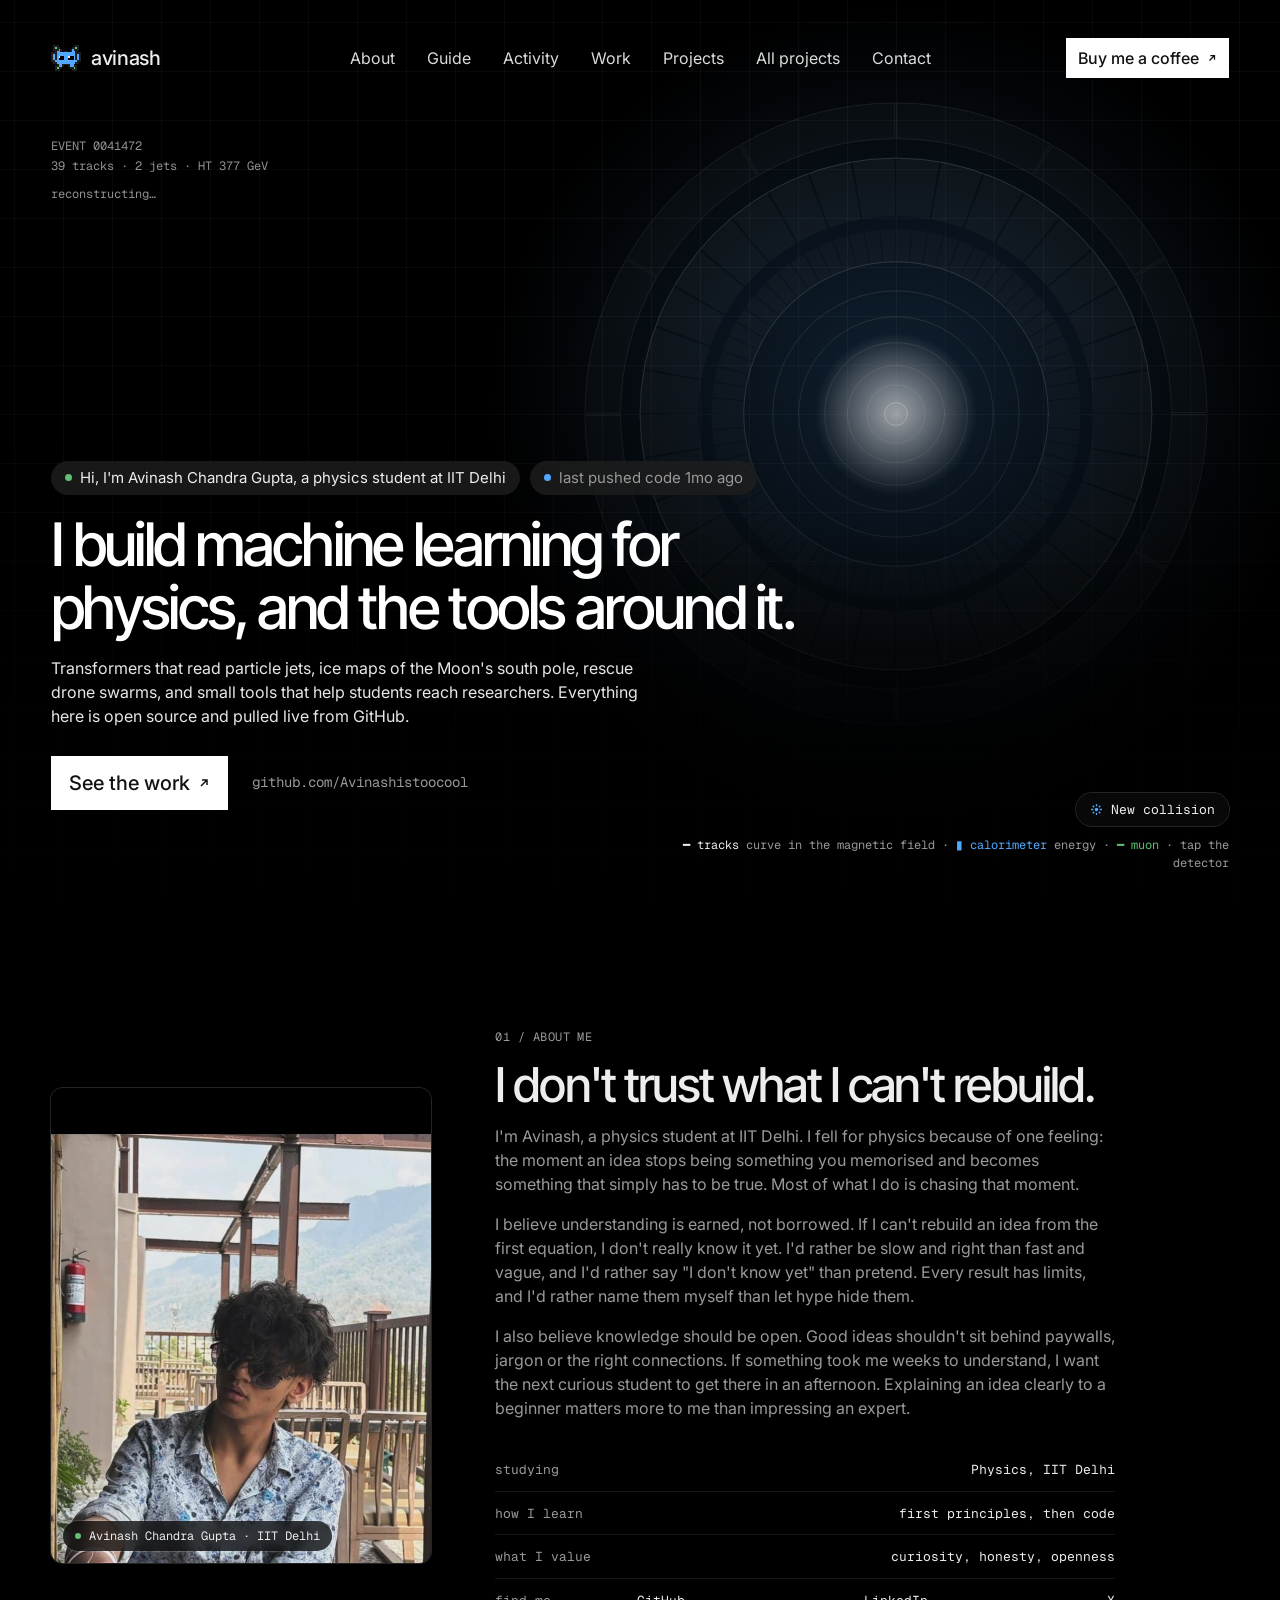
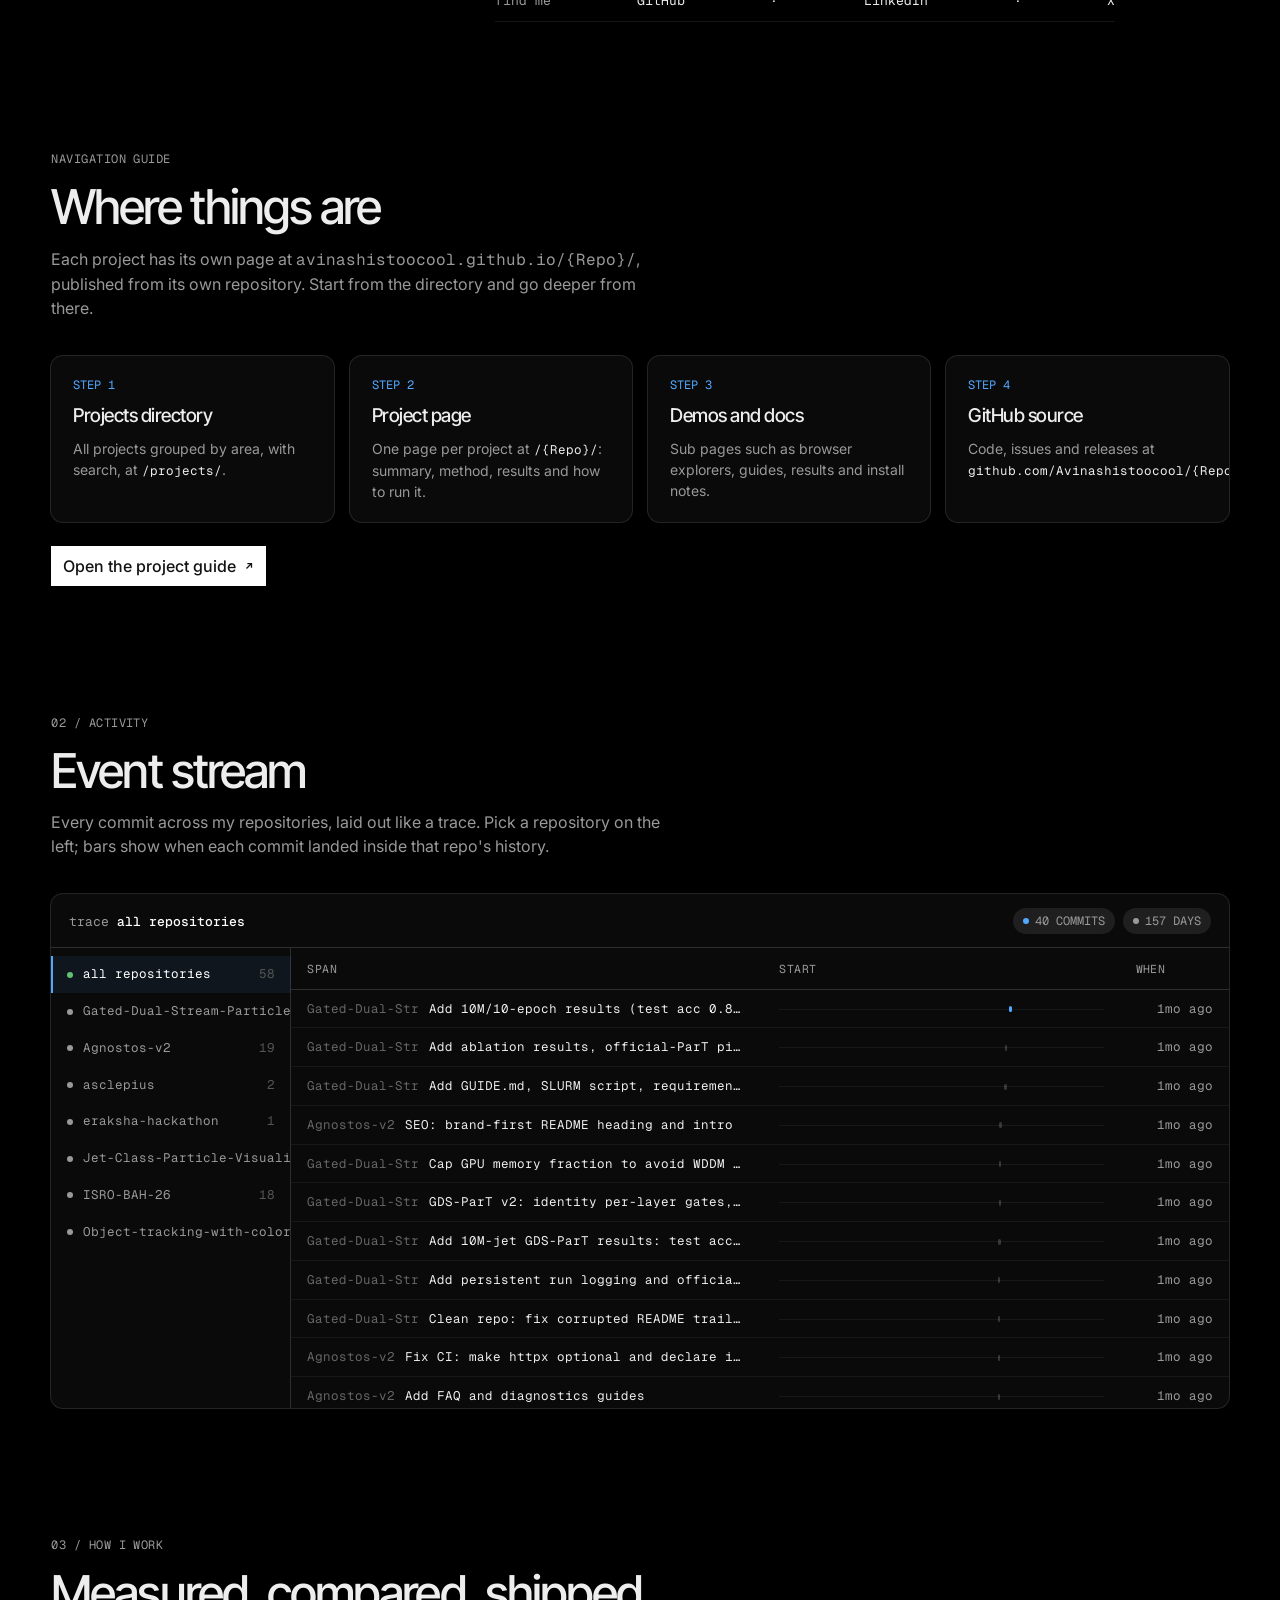
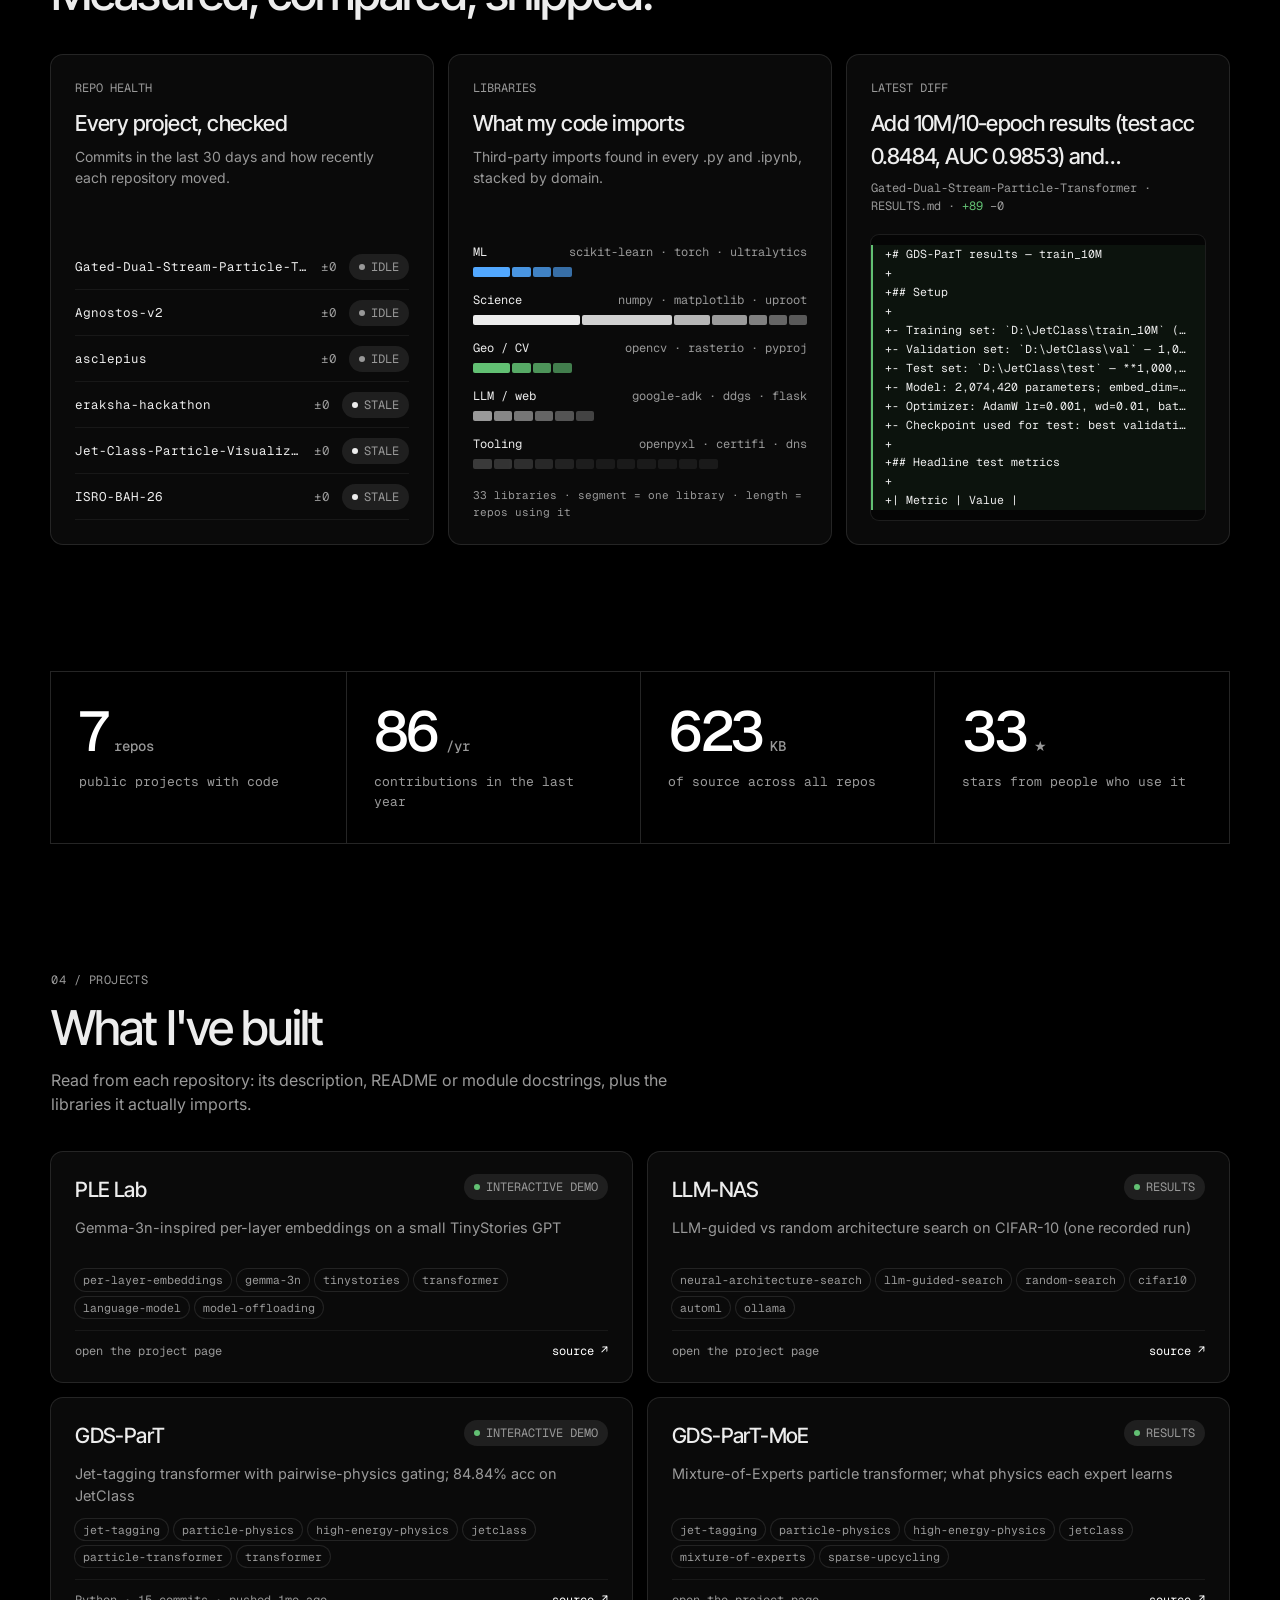
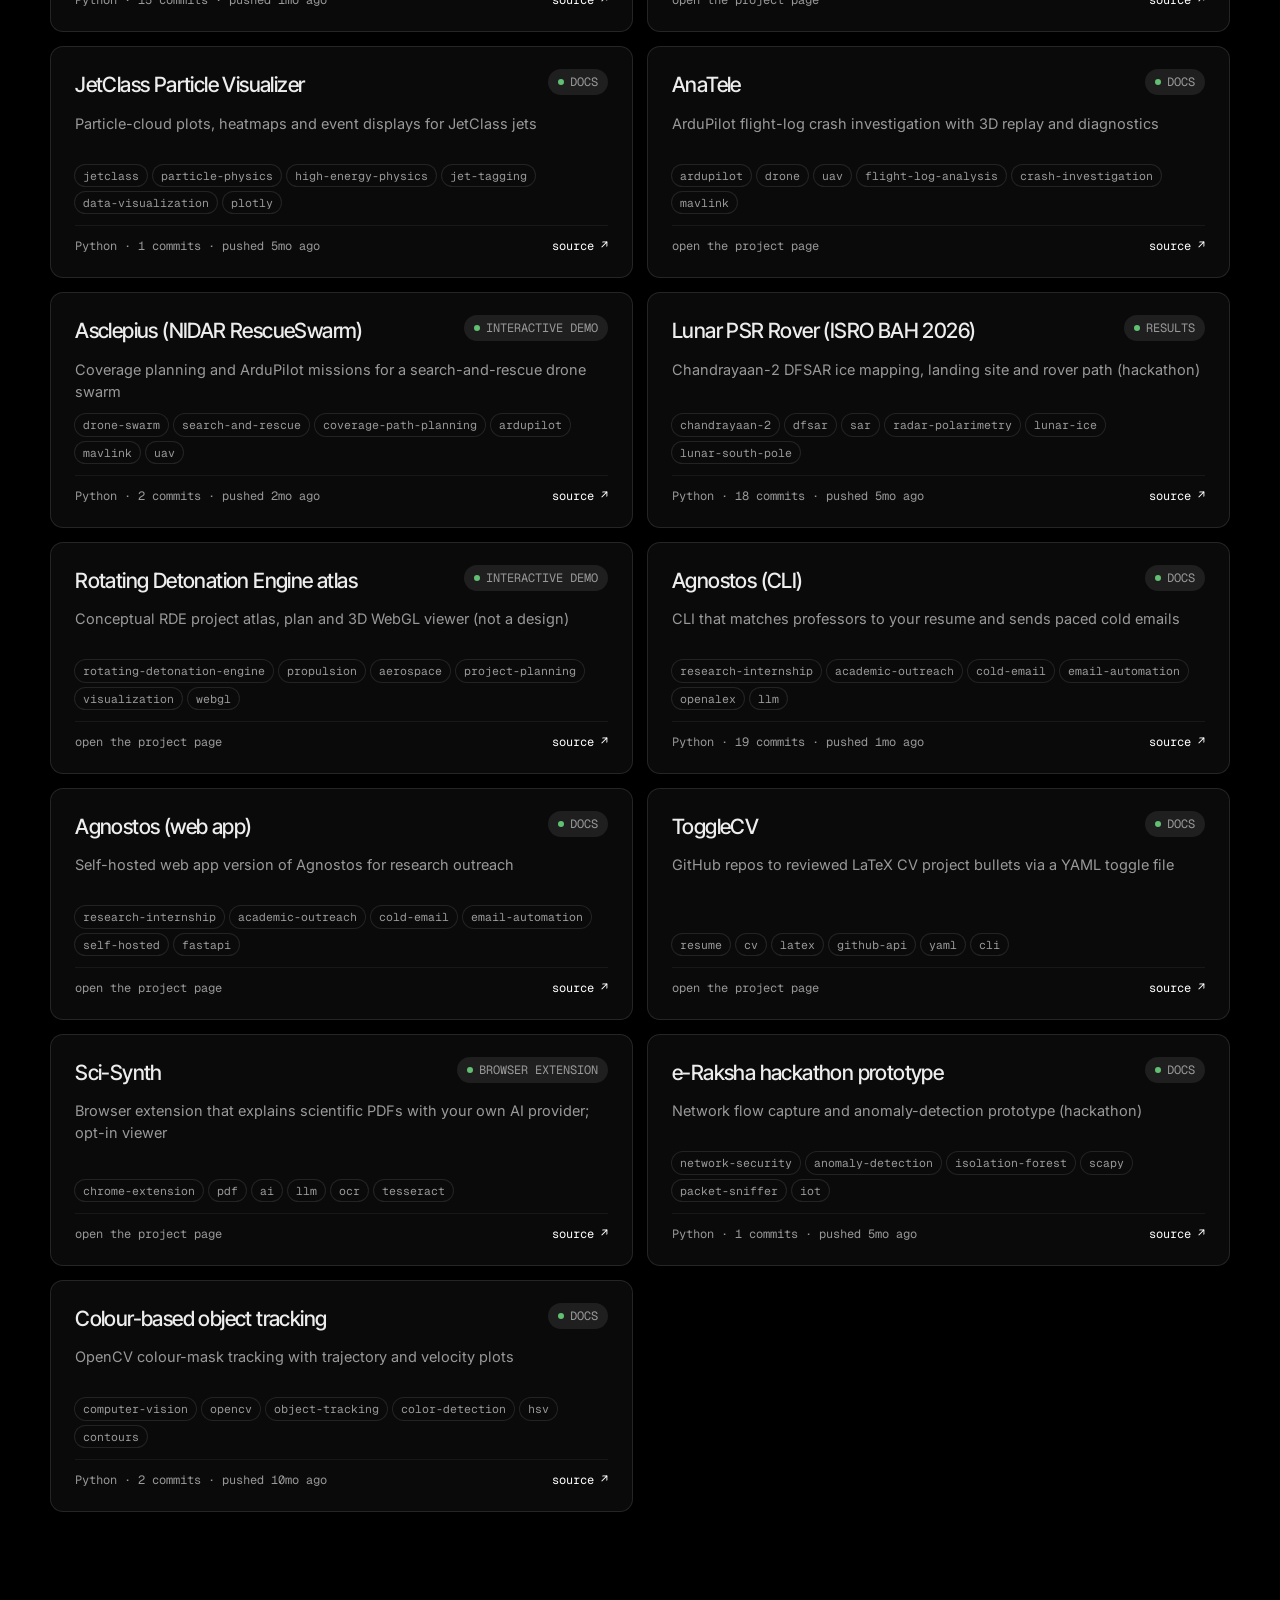
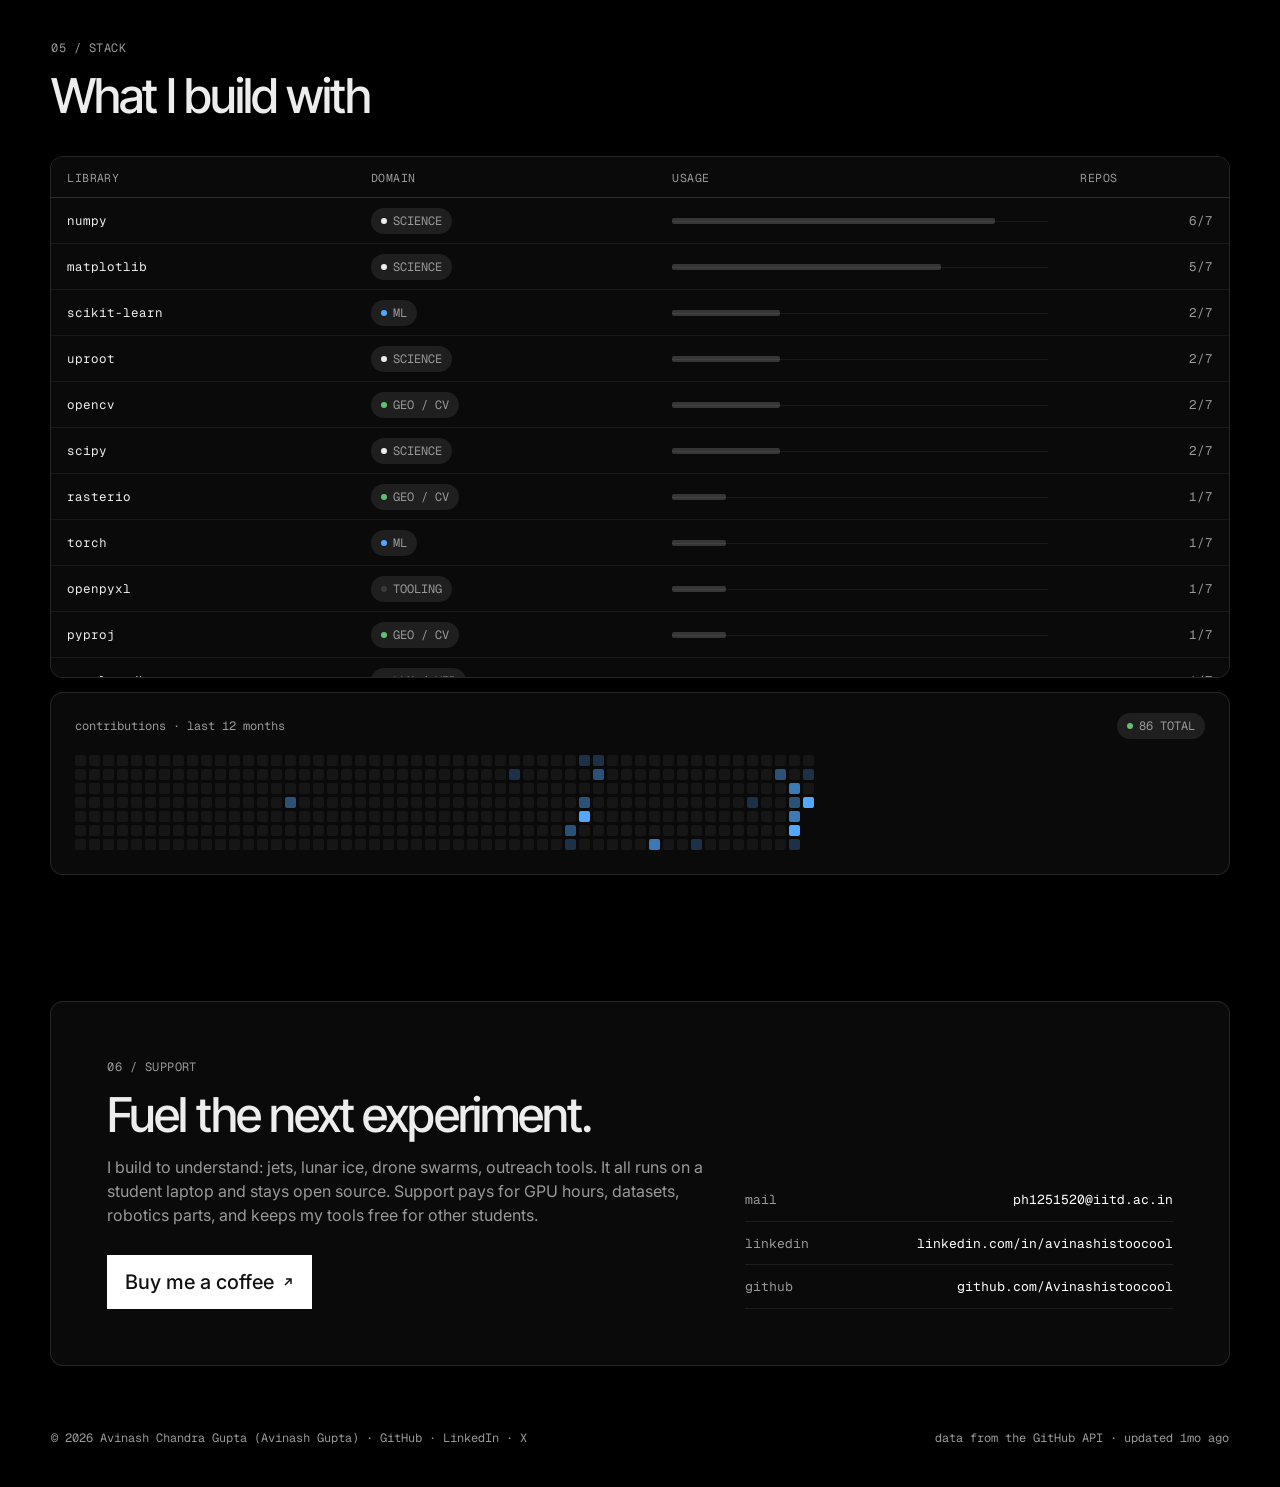
==== index.html @ 750b0895 "Add author attribution and structured data Co-authored-by: Copilot <223556219+Copilot@users.noreply." ====
<!doctype html>
<html lang="en">
<head>
<meta charset="utf-8">
<meta name="viewport" content="width=device-width, initial-scale=1">
<meta name="google-site-verification" content="NTNfdAb6g6KwvCeLdx3df4Q3951evp73R5JOsKa5ohY" />
<title>Avinash Chandra Gupta (Avinash Gupta) | Physics, IIT Delhi | Machine learning, drones, space</title>
<meta name="description" content="Avinash Chandra Gupta (Avinash Gupta, @avinashistoocool) is a physics student at IIT Delhi building machine learning for particle physics, per-layer embeddings, architecture search, drone swarms, lunar science and open-source research tools.">
<meta name="author" content="Avinash Chandra Gupta">
<meta name="keywords" content="Avinash Chandra Gupta, Avinash Gupta, avinashistoocool, IIT Delhi, physics, machine learning, particle physics, jet tagging, drones, ArduPilot, NIDAR, ISRO, Chandrayaan-2">
<link rel="canonical" href="https://avinashistoocool.github.io/">
<meta name="robots" content="index, follow">
<meta property="og:type" content="profile">
<meta property="og:site_name" content="Avinash Chandra Gupta">
<meta property="og:title" content="Avinash Chandra Gupta (Avinash Gupta)">
<meta property="og:description" content="Physics student at IIT Delhi building machine learning for particle physics, drone swarms, lunar science and open-source research tools.">
<meta property="og:url" content="https://avinashistoocool.github.io/">
<meta property="og:image" content="https://avinashistoocool.github.io/assets/me.jpg">
<meta property="og:image:alt" content="Portrait of Avinash Chandra Gupta">
<meta property="profile:first_name" content="Avinash">
<meta property="profile:last_name" content="Gupta">
<meta property="profile:username" content="avinashistoocool">
<meta name="twitter:card" content="summary">
<meta name="twitter:site" content="@suprcoolavinash">
<meta name="twitter:creator" content="@suprcoolavinash">
<meta name="twitter:title" content="Avinash Chandra Gupta (Avinash Gupta)">
<meta name="twitter:description" content="Physics at IIT Delhi. Machine learning for particle physics, drones and space. Open source.">
<link rel="me" href="https://github.com/Avinashistoocool">
<link rel="me" href="https://www.linkedin.com/in/avinashistoocool">
<link rel="me" href="https://x.com/suprcoolavinash">
<link rel="me" href="https://buymeacoffee.com/avinashistoocool">
<script type="application/ld+json">
{
  "@context": "https://schema.org",
  "@graph": [
    {
      "@type": "Person",
      "@id": "https://avinashistoocool.github.io/#person",
      "name": "Avinash Chandra Gupta",
      "alternateName": ["Avinash Gupta", "avinashistoocool", "suprcoolavinash"],
      "givenName": "Avinash",
      "additionalName": "Chandra",
      "familyName": "Gupta",
      "url": "https://avinashistoocool.github.io/",
      "image": "https://avinashistoocool.github.io/assets/me.jpg",
      "mainEntityOfPage": "https://avinashistoocool.github.io/",
      "jobTitle": "Physics student",
      "affiliation": {"@type": "CollegeOrUniversity", "name": "Indian Institute of Technology Delhi", "alternateName": "IIT Delhi", "url": "https://home.iitd.ac.in/"},
      "alumniOf": {"@type": "CollegeOrUniversity", "name": "Indian Institute of Technology Delhi"},
      "knowsAbout": ["Physics", "Machine learning", "Particle physics", "Jet tagging", "Transformers", "Mixture of experts", "Drones", "ArduPilot", "Drone swarms", "Coverage path planning", "Lunar remote sensing", "Radar polarimetry"],
      "sameAs": [
        "https://github.com/Avinashistoocool",
        "https://www.linkedin.com/in/avinashistoocool",
        "https://x.com/suprcoolavinash",
        "https://buymeacoffee.com/avinashistoocool"
      ]
    },
    {
      "@type": "WebSite",
      "@id": "https://avinashistoocool.github.io/#website",
      "url": "https://avinashistoocool.github.io/",
      "name": "Avinash Chandra Gupta",
      "alternateName": "Avinash Gupta",
      "author": {"@id": "https://avinashistoocool.github.io/#person"}
    },
    {
      "@type": "ProfilePage",
      "url": "https://avinashistoocool.github.io/",
      "name": "Avinash Chandra Gupta (Avinash Gupta)",
      "mainEntity": {"@id": "https://avinashistoocool.github.io/#person"}
    },
    {"@type": "SoftwareSourceCode", "name": "PLE Lab", "description": "Small-scale per-layer embeddings (PLE) experiment inspired by Gemma 3n: TinyStories GPT, PLE-table offload benchmarks (GPU/CPU/mmap) and a token explorer.", "url": "https://avinashistoocool.github.io/PLE-Lab/", "codeRepository": "https://github.com/Avinashistoocool/PLE-Lab", "author": {"@id": "https://avinashistoocool.github.io/#person"}, "keywords": "per-layer-embeddings, gemma-3n, tinystories, transformer, language-model, model-offloading, memory-mapping, llm-interpretability, token-embeddings, pytorch"},
    {"@type": "SoftwareSourceCode", "name": "LLM-NAS", "description": "Single-run comparison of LLM-guided (Ollama Qwen2.5-Coder 3B) and random neural architecture search on CIFAR-10 in PyTorch, with recorded results.", "url": "https://avinashistoocool.github.io/llm-nas/", "codeRepository": "https://github.com/Avinashistoocool/llm-nas", "author": {"@id": "https://avinashistoocool.github.io/#person"}, "keywords": "neural-architecture-search, llm-guided-search, random-search, cifar10, automl, ollama, qwen2-5-coder, pytorch, reproducible-research"},
    {"@type": "SoftwareSourceCode", "name": "GDS-ParT", "description": "Gated dual-stream particle transformer for jet tagging: pairwise physics gates attention queries/keys. 84.84% accuracy, AUC 0.9853 on JetClass. PyTorch.", "url": "https://avinashistoocool.github.io/Gated-Dual-Stream-Particle-Transformer/", "codeRepository": "https://github.com/Avinashistoocool/Gated-Dual-Stream-Particle-Transformer", "author": {"@id": "https://avinashistoocool.github.io/#person"}, "keywords": "jet-tagging, particle-physics, high-energy-physics, jetclass, particle-transformer, transformer, attention, pytorch, deep-learning, lhc, avinash-chandra-gupta"},
    {"@type": "SoftwareSourceCode", "name": "GDS-ParT-MoE", "description": "Per-particle Mixture-of-Experts for GDS-ParT on JetClass: sparse upcycling and expert interpretability via mutual information and knockout. PyTorch.", "url": "https://avinashistoocool.github.io/GDS-parT-MoE/", "codeRepository": "https://github.com/Avinashistoocool/GDS-parT-MoE", "author": {"@id": "https://avinashistoocool.github.io/#person"}, "keywords": "jet-tagging, particle-physics, high-energy-physics, jetclass, mixture-of-experts, sparse-upcycling, interpretability, transformer, pytorch, avinash-chandra-gupta"},
    {"@type": "SoftwareSourceCode", "name": "JetClass Particle Visualizer", "description": "Plotting pipeline for JetClass jets: 2D/3D particle clouds, class-averaged heatmaps, energy spectra, radial profiles and event displays. uproot, plotly.", "url": "https://avinashistoocool.github.io/Jet-Class-Particle-Visualizer/", "codeRepository": "https://github.com/Avinashistoocool/Jet-Class-Particle-Visualizer", "author": {"@id": "https://avinashistoocool.github.io/#person"}, "keywords": "jetclass, particle-physics, high-energy-physics, jet-tagging, data-visualization, plotly, matplotlib, uproot, python"},
    {"@type": "SoftwareSourceCode", "name": "AnaTele", "description": "Drone crash investigation for ArduPilot flight logs (.tlog/.bin): 3D flight replay, compass/EKF, vibration and motor diagnostics, ranked crash hypotheses.", "url": "https://avinashistoocool.github.io/AnaTele/", "codeRepository": "https://github.com/Avinashistoocool/AnaTele", "author": {"@id": "https://avinashistoocool.github.io/#person"}, "keywords": "ardupilot, drone, uav, flight-log-analysis, crash-investigation, mavlink, mission-planner, telemetry, pyside6, python, avinash-chandra-gupta"},
    {"@type": "SoftwareSourceCode", "name": "Asclepius (NIDAR RescueSwarm)", "description": "Search-and-rescue drone swarm tooling for NIDAR RescueSwarm: nadir-camera coverage path planning, ArduPilot mission export, fleet tools, YOLO-World detection.", "url": "https://avinashistoocool.github.io/asclepius/", "codeRepository": "https://github.com/Avinashistoocool/asclepius", "author": {"@id": "https://avinashistoocool.github.io/#person"}, "keywords": "drone-swarm, search-and-rescue, coverage-path-planning, ardupilot, mavlink, uav, multi-robot, computational-geometry, yolo-world, nidar, avinash-chandra-gupta"},
    {"@type": "SoftwareSourceCode", "name": "Lunar PSR Rover (ISRO BAH 2026)", "description": "Lunar south pole subsurface ice mapping from Chandrayaan-2 DFSAR polarimetry: ice volume estimate, landing-site selection, A* rover path. ISRO hackathon 2026.", "url": "https://avinashistoocool.github.io/ISRO-BAH-26/", "codeRepository": "https://github.com/Avinashistoocool/ISRO-BAH-26", "author": {"@id": "https://avinashistoocool.github.io/#person"}, "keywords": "chandrayaan-2, dfsar, sar, radar-polarimetry, lunar-ice, lunar-south-pole, planetary-science, remote-sensing, path-planning, rover, isro, hackathon"},
    {"@type": "SoftwareSourceCode", "name": "Rotating Detonation Engine atlas", "description": "Conceptual planning and visualisation materials for a university rotating detonation engine demonstrator: project atlas, schedule, PlayCanvas 3D viewer.", "url": "https://avinashistoocool.github.io/Rotary-Detonation-Engine/", "codeRepository": "https://github.com/Avinashistoocool/Rotary-Detonation-Engine", "author": {"@id": "https://avinashistoocool.github.io/#person"}, "keywords": "rotating-detonation-engine, propulsion, aerospace, project-planning, visualization, webgl, playcanvas, html"},
    {"@type": "SoftwareSourceCode", "name": "Agnostos (CLI)", "description": "Research internship cold-email CLI: finds professors matching your resume, drafts personalised emails, sends them paced from your inbox, tracks replies.", "url": "https://avinashistoocool.github.io/Agnostos-v2/", "codeRepository": "https://github.com/Avinashistoocool/Agnostos-v2", "author": {"@id": "https://avinashistoocool.github.io/#person"}, "keywords": "research-internship, academic-outreach, cold-email, email-automation, openalex, llm, groq, openai, cli, python, avinash-chandra-gupta"},
    {"@type": "SoftwareSourceCode", "name": "Agnostos (web app)", "description": "Self-hosted web app for research internship outreach: find professors, draft emails, send paced from your inbox, handle replies. FastAPI. No public instance.", "url": "https://avinashistoocool.github.io/Agnostos-v3/", "codeRepository": "https://github.com/Avinashistoocool/Agnostos-v3", "author": {"@id": "https://avinashistoocool.github.io/#person"}, "keywords": "research-internship, academic-outreach, cold-email, email-automation, self-hosted, fastapi, openalex, llm, groq, python"},
    {"@type": "SoftwareSourceCode", "name": "ToggleCV", "description": "CLI that turns your GitHub repos into a YAML toggle file and writes the Projects section of your LaTeX CV, with reviewed Result/Action/Context bullets.", "url": "https://avinashistoocool.github.io/ToggleCV/", "codeRepository": "https://github.com/Avinashistoocool/ToggleCV", "author": {"@id": "https://avinashistoocool.github.io/#person"}, "keywords": "resume, cv, latex, github-api, yaml, cli, python, jinja2"},
    {"@type": "SoftwareSourceCode", "name": "Sci-Synth", "description": "Browser extension (MV3) that explains scientific PDFs: hold Alt over text, equations or figures and ask your own AI provider. Opt-in viewer, no analytics.", "url": "https://avinashistoocool.github.io/Sci-Synth/", "codeRepository": "https://github.com/Avinashistoocool/Sci-Synth", "author": {"@id": "https://avinashistoocool.github.io/#person"}, "keywords": "chrome-extension, pdf, ai, llm, ocr, tesseract, pdfjs, study-tool, physics-simulation, manifest-v3"},
    {"@type": "SoftwareSourceCode", "name": "e-Raksha hackathon prototype", "description": "Hackathon prototype for network monitoring: Scapy flow capture, simulated IoT traffic, Isolation Forest anomaly detection, SQLite and a Flask dashboard.", "url": "https://avinashistoocool.github.io/eraksha-hackathon/", "codeRepository": "https://github.com/Avinashistoocool/eraksha-hackathon", "author": {"@id": "https://avinashistoocool.github.io/#person"}, "keywords": "network-security, anomaly-detection, isolation-forest, scapy, packet-sniffer, iot, flask, scikit-learn, hackathon, python"},
    {"@type": "SoftwareSourceCode", "name": "Colour-based object tracking", "description": "OpenCV object tracking by colour: HSV masking, contours and convex hull centroid to plot a trajectory and velocity from a video. Early learning project.", "url": "https://avinashistoocool.github.io/Object-tracking-with-color/", "codeRepository": "https://github.com/Avinashistoocool/Object-tracking-with-color", "author": {"@id": "https://avinashistoocool.github.io/#person"}, "keywords": "computer-vision, opencv, object-tracking, color-detection, hsv, contours, matplotlib, python"}
  ]
}
</script>
<link rel="icon" href="assets/logo.svg">
<link rel="preconnect" href="https://fonts.googleapis.com">
<link rel="preconnect" href="https://fonts.gstatic.com" crossorigin>
<link href="https://fonts.googleapis.com/css2?family=Inter+Tight:wght@400;500;600&family=Inter:wght@400;500&family=Geist+Mono:wght@400;500&family=Geist:wght@400;500&display=swap" rel="stylesheet">
<link rel="stylesheet" href="styles.css">
</head>
<body>

<header class="site-header" id="top">
  <a class="brand" href="#top" aria-label="Home">
    <img src="assets/logo.svg" alt="" class="brand-logo">
    <span>avinash</span>
  </a>
  <nav class="nav" id="nav" aria-label="Primary">
    <a href="#about">About</a>
    <a href="#guide">Guide</a>
    <a href="#stream">Activity</a>
    <a href="#work">Work</a>
    <a href="#projects">Projects</a>
    <a href="projects/">All projects</a>
    <a href="#contact">Contact</a>
  </nav>
  <div class="header-right">
    <a class="btn-square" id="cta-top" href="https://buymeacoffee.com/avinashistoocool" target="_blank" rel="noopener">
      Buy me a coffee <svg class="arrow" viewBox="0 0 12 12" aria-hidden="true"><path d="M3 9L9 3M4 3h5v5" fill="none" stroke="currentColor" stroke-width="1.5"/></svg>
    </a>
    <button class="menu-btn" id="menu-btn" aria-label="Open menu" aria-expanded="false" aria-controls="mobile-menu">
      <span></span><span></span>
    </button>
  </div>
</header>

<div class="mobile-menu" id="mobile-menu" hidden>
  <nav aria-label="Mobile">
    <a href="#about">About</a>
    <a href="#guide">Guide</a>
    <a href="#stream">Activity</a>
    <a href="#work">Work</a>
    <a href="#projects">Projects</a>
    <a href="projects/">All projects</a>
    <a href="#stack">Stack</a>
    <a href="#contact">Contact</a>
  </nav>
  <a class="btn-square btn-lg" href="https://buymeacoffee.com/avinashistoocool" target="_blank" rel="noopener">
    Buy me a coffee <svg class="arrow" viewBox="0 0 12 12" aria-hidden="true"><path d="M3 9L9 3M4 3h5v5" fill="none" stroke="currentColor" stroke-width="1.5"/></svg>
  </a>
</div>

<main>
  <section class="hero">
    <canvas id="jet" aria-hidden="true"></canvas>
    <div class="scrim"></div>
    <div class="hero-inner">
      <div class="hello">
        <h1 class="hello-tag"><i class="dot pass"></i>Hi, I'm Avinash Chandra Gupta, a physics student at IIT Delhi</h1>
        <span class="hello-tag soft"><i class="dot active"></i><span id="hero-last">pushing code lately</span></span>
      </div>
      <p class="headline-fluid">I build machine learning for physics, and the tools around it.</p>
      <p class="hero-sub" id="hero-sub">Transformers that read particle jets, ice maps of the Moon's south pole, rescue drone swarms, and small tools that help students reach researchers. Everything here is open source and pulled live from GitHub.</p>
      <div class="hero-ctas">
        <a class="btn-square btn-lg" href="#projects">See the work <svg class="arrow" viewBox="0 0 12 12" aria-hidden="true"><path d="M3 9L9 3M4 3h5v5" fill="none" stroke="currentColor" stroke-width="1.5"/></svg></a>
        <a class="btn-ghost" href="https://github.com/Avinashistoocool" target="_blank" rel="noopener">github.com/Avinashistoocool</a>
      </div>
    </div>
    <div class="hero-caption mono"><button type="button" class="new-event" id="new-event"><svg viewBox="0 0 12 12" aria-hidden="true"><circle cx="6" cy="6" r="1.6" fill="currentColor"/><path d="M6 1v2M6 9v2M1 6h2M9 6h2M2.5 2.5l1.4 1.4M8.1 8.1l1.4 1.4M2.5 9.5l1.4-1.4M8.1 3.9l1.4-1.4" stroke="currentColor" stroke-width="1.2"/></svg>New collision</button><span class="legend-line"><span style="color:#ededed">━ tracks</span> curve in the magnetic field · <span style="color:#52a8ff">▮ calorimeter</span> energy · <span style="color:#62c073">━ muon</span> · tap the detector</span></div>
  </section>

  <section class="section" id="about">
    <div class="about">
      <figure class="about-photo card">
        <img src="assets/me.jpg" alt="Portrait of Avinash Chandra Gupta" width="722" height="1600" loading="lazy" decoding="async">
        <figcaption class="mono"><i class="dot pass"></i>Avinash Chandra Gupta · IIT Delhi</figcaption>
      </figure>
      <div class="about-text">
        <p class="eyebrow mono">01 / about me</p>
        <h2 class="headline">I don't trust what I can't rebuild.</h2>
        <p class="lede">I'm Avinash, a physics student at IIT Delhi. I fell for physics because of one feeling: the moment an idea stops being something you memorised and becomes something that simply has to be true. Most of what I do is chasing that moment.</p>
        <p class="lede">I believe understanding is earned, not borrowed. If I can't rebuild an idea from the first equation, I don't really know it yet. I'd rather be slow and right than fast and vague, and I'd rather say "I don't know yet" than pretend. Every result has limits, and I'd rather name them myself than let hype hide them.</p>
        <p class="lede">I also believe knowledge should be open. Good ideas shouldn't sit behind paywalls, jargon or the right connections. If something took me weeks to understand, I want the next curious student to get there in an afternoon. Explaining an idea clearly to a beginner matters more to me than impressing an expert.</p>
        <ul class="about-facts mono">
          <li><span>studying</span>Physics, IIT Delhi</li>
          <li><span>how I learn</span>first principles, then code</li>
          <li><span>what I value</span>curiosity, honesty, openness</li>
          <li><span>find me</span><a href="https://github.com/Avinashistoocool" target="_blank" rel="me noopener">GitHub</a> · <a href="https://www.linkedin.com/in/avinashistoocool" target="_blank" rel="me noopener">LinkedIn</a> · <a href="https://x.com/suprcoolavinash" target="_blank" rel="me noopener">X</a></li>
        </ul>
      </div>
    </div>
  </section>

  <section class="section" id="guide">
    <div class="section-head">
      <p class="eyebrow mono">navigation guide</p>
      <h2 class="headline">Where things are</h2>
      <p class="lede">Each project has its own page at <span class="mono">avinashistoocool.github.io/{Repo}/</span>, published from its own repository. Start from the directory and go deeper from there.</p>
    </div>
    <ol class="guide-map">
      <li class="card"><span class="step">step 1</span><h3>Projects directory</h3><p>All projects grouped by area, with search, at <a href="projects/"><code>/projects/</code></a>.</p></li>
      <li class="card"><span class="step">step 2</span><h3>Project page</h3><p>One page per project at <code>/{Repo}/</code>: summary, method, results and how to run it.</p></li>
      <li class="card"><span class="step">step 3</span><h3>Demos and docs</h3><p>Sub pages such as browser explorers, guides, results and install notes.</p></li>
      <li class="card"><span class="step">step 4</span><h3>GitHub source</h3><p>Code, issues and releases at <code>github.com/Avinashistoocool/{Repo}</code>.</p></li>
    </ol>
    <div class="hero-ctas guide-cta">
      <a class="btn-square" href="projects/">Open the project guide <svg class="arrow" viewBox="0 0 12 12" aria-hidden="true"><path d="M3 9L9 3M4 3h5v5" fill="none" stroke="currentColor" stroke-width="1.5"/></svg></a>
    </div>
  </section>

  <section class="section" id="stream">
    <div class="section-head">
      <p class="eyebrow mono">02 / activity</p>
      <h2 class="headline">Event stream</h2>
      <p class="lede">Every commit across my repositories, laid out like a trace. Pick a repository on the left; bars show when each commit landed inside that repo's history.</p>
    </div>
    <div class="card stream">
      <div class="stream-head">
        <span class="mono trace" id="trace-id">trace —</span>
        <div class="chips">
          <span class="v-chip" id="chip-span"><i class="dot active"></i>— COMMITS</span>
          <span class="v-chip" id="chip-dur"><i class="dot warn"></i>— DAYS</span>
        </div>
      </div>
      <div class="stream-body">
        <aside class="stream-list" id="stream-list" aria-label="Repositories"></aside>
        <div class="stream-table-wrap">
          <table class="stream-table">
            <thead><tr><th>SPAN</th><th>START</th><th class="r">WHEN</th></tr></thead>
            <tbody id="stream-rows"></tbody>
          </table>
        </div>
      </div>
    </div>
  </section>

  <section class="section" id="work">
    <div class="section-head">
      <p class="eyebrow mono">03 / how I work</p>
      <h2 class="headline">Measured, compared, shipped.</h2>
    </div>
    <div class="bento">
      <article class="card glow">
        <p class="card-kicker mono">Repo health</p>
        <h3>Every project, checked</h3>
        <p class="card-sub">Commits in the last 30 days and how recently each repository moved.</p>
        <ul class="reg-list mono" id="health"></ul>
      </article>
      <article class="card glow">
        <p class="card-kicker mono">Libraries</p>
        <h3>What my code imports</h3>
        <p class="card-sub">Third-party imports found in every .py and .ipynb, stacked by domain.</p>
        <div class="stacks" id="lib-stacks"></div>
        <div class="legend mono" id="lib-legend"></div>
      </article>
      <article class="card glow">
        <p class="card-kicker mono">Latest diff</p>
        <h3 id="diff-title">From the last commit</h3>
        <p class="card-sub mono" id="diff-sub">—</p>
        <pre class="diff mono" id="diff"></pre>
      </article>
    </div>
  </section>

  <section class="section">
    <div class="metrics" id="metrics">
      <div class="metric"><div class="num"><span data-k="projects">—</span><span class="unit mono">repos</span></div><p class="mono">public projects with code</p></div>
      <div class="metric"><div class="num"><span data-k="contrib">—</span><span class="unit mono">/yr</span></div><p class="mono">contributions in the last year</p></div>
      <div class="metric"><div class="num"><span data-k="kb">—</span><span class="unit mono">KB</span></div><p class="mono">of source across all repos</p></div>
      <div class="metric"><div class="num"><span data-k="stars">—</span><span class="unit mono">★</span></div><p class="mono">stars from people who use it</p></div>
    </div>
  </section>

  <section class="section" id="projects">
    <div class="section-head">
      <p class="eyebrow mono">04 / projects</p>
      <h2 class="headline">What I've built</h2>
      <p class="lede">Read from each repository: its description, README or module docstrings, plus the libraries it actually imports.</p>
    </div>
    <div class="projects" id="project-grid">
      <article class="card project"><div class="project-top"><h3><a class="stretch" href="https://avinashistoocool.github.io/PLE-Lab/">PLE Lab</a></h3></div><p>Gemma-3n-inspired per-layer embeddings on a small TinyStories GPT</p><div class="project-meta"><span>/PLE-Lab/</span><a class="src" href="https://github.com/Avinashistoocool/PLE-Lab" target="_blank" rel="noopener">source ↗</a></div></article>
      <article class="card project"><div class="project-top"><h3><a class="stretch" href="https://avinashistoocool.github.io/llm-nas/">LLM-NAS</a></h3></div><p>LLM-guided vs random architecture search on CIFAR-10 (one recorded run)</p><div class="project-meta"><span>/llm-nas/</span><a class="src" href="https://github.com/Avinashistoocool/llm-nas" target="_blank" rel="noopener">source ↗</a></div></article>
      <article class="card project"><div class="project-top"><h3><a class="stretch" href="https://avinashistoocool.github.io/Gated-Dual-Stream-Particle-Transformer/">GDS-ParT</a></h3></div><p>Jet-tagging transformer with pairwise-physics gating; 84.84% acc on JetClass</p><div class="project-meta"><span>/Gated-Dual-Stream-Particle-Transformer/</span><a class="src" href="https://github.com/Avinashistoocool/Gated-Dual-Stream-Particle-Transformer" target="_blank" rel="noopener">source ↗</a></div></article>
      <article class="card project"><div class="project-top"><h3><a class="stretch" href="https://avinashistoocool.github.io/GDS-parT-MoE/">GDS-ParT-MoE</a></h3></div><p>Mixture-of-Experts particle transformer; what physics each expert learns</p><div class="project-meta"><span>/GDS-parT-MoE/</span><a class="src" href="https://github.com/Avinashistoocool/GDS-parT-MoE" target="_blank" rel="noopener">source ↗</a></div></article>
      <article class="card project"><div class="project-top"><h3><a class="stretch" href="https://avinashistoocool.github.io/Jet-Class-Particle-Visualizer/">JetClass Particle Visualizer</a></h3></div><p>Particle-cloud plots, heatmaps and event displays for JetClass jets</p><div class="project-meta"><span>/Jet-Class-Particle-Visualizer/</span><a class="src" href="https://github.com/Avinashistoocool/Jet-Class-Particle-Visualizer" target="_blank" rel="noopener">source ↗</a></div></article>
      <article class="card project"><div class="project-top"><h3><a class="stretch" href="https://avinashistoocool.github.io/AnaTele/">AnaTele</a></h3></div><p>ArduPilot flight-log crash investigation with 3D replay and diagnostics</p><div class="project-meta"><span>/AnaTele/</span><a class="src" href="https://github.com/Avinashistoocool/AnaTele" target="_blank" rel="noopener">source ↗</a></div></article>
      <article class="card project"><div class="project-top"><h3><a class="stretch" href="https://avinashistoocool.github.io/asclepius/">Asclepius (NIDAR RescueSwarm)</a></h3></div><p>Coverage planning and ArduPilot missions for a search-and-rescue drone swarm</p><div class="project-meta"><span>/asclepius/</span><a class="src" href="https://github.com/Avinashistoocool/asclepius" target="_blank" rel="noopener">source ↗</a></div></article>
      <article class="card project"><div class="project-top"><h3><a class="stretch" href="https://avinashistoocool.github.io/ISRO-BAH-26/">Lunar PSR Rover (ISRO BAH 2026)</a></h3></div><p>Chandrayaan-2 DFSAR ice mapping, landing site and rover path (hackathon)</p><div class="project-meta"><span>/ISRO-BAH-26/</span><a class="src" href="https://github.com/Avinashistoocool/ISRO-BAH-26" target="_blank" rel="noopener">source ↗</a></div></article>
      <article class="card project"><div class="project-top"><h3><a class="stretch" href="https://avinashistoocool.github.io/Rotary-Detonation-Engine/">Rotating Detonation Engine atlas</a></h3></div><p>Conceptual RDE project atlas, plan and 3D WebGL viewer (not a design)</p><div class="project-meta"><span>/Rotary-Detonation-Engine/</span><a class="src" href="https://github.com/Avinashistoocool/Rotary-Detonation-Engine" target="_blank" rel="noopener">source ↗</a></div></article>
      <article class="card project"><div class="project-top"><h3><a class="stretch" href="https://avinashistoocool.github.io/Agnostos-v2/">Agnostos (CLI)</a></h3></div><p>CLI that matches professors to your resume and sends paced cold emails</p><div class="project-meta"><span>/Agnostos-v2/</span><a class="src" href="https://github.com/Avinashistoocool/Agnostos-v2" target="_blank" rel="noopener">source ↗</a></div></article>
      <article class="card project"><div class="project-top"><h3><a class="stretch" href="https://avinashistoocool.github.io/Agnostos-v3/">Agnostos (web app)</a></h3></div><p>Self-hosted web app version of Agnostos for research outreach</p><div class="project-meta"><span>/Agnostos-v3/</span><a class="src" href="https://github.com/Avinashistoocool/Agnostos-v3" target="_blank" rel="noopener">source ↗</a></div></article>
      <article class="card project"><div class="project-top"><h3><a class="stretch" href="https://avinashistoocool.github.io/ToggleCV/">ToggleCV</a></h3></div><p>GitHub repos to reviewed LaTeX CV project bullets via a YAML toggle file</p><div class="project-meta"><span>/ToggleCV/</span><a class="src" href="https://github.com/Avinashistoocool/ToggleCV" target="_blank" rel="noopener">source ↗</a></div></article>
      <article class="card project"><div class="project-top"><h3><a class="stretch" href="https://avinashistoocool.github.io/Sci-Synth/">Sci-Synth</a></h3></div><p>Browser extension that explains scientific PDFs with your own AI provider; opt-in viewer</p><div class="project-meta"><span>/Sci-Synth/</span><a class="src" href="https://github.com/Avinashistoocool/Sci-Synth" target="_blank" rel="noopener">source ?</a></div></article>
      <article class="card project"><div class="project-top"><h3><a class="stretch" href="https://avinashistoocool.github.io/eraksha-hackathon/">e-Raksha hackathon prototype</a></h3></div><p>Network flow capture and anomaly-detection prototype (hackathon)</p><div class="project-meta"><span>/eraksha-hackathon/</span><a class="src" href="https://github.com/Avinashistoocool/eraksha-hackathon" target="_blank" rel="noopener">source ↗</a></div></article>
      <article class="card project"><div class="project-top"><h3><a class="stretch" href="https://avinashistoocool.github.io/Object-tracking-with-color/">Colour-based object tracking</a></h3></div><p>OpenCV colour-mask tracking with trajectory and velocity plots</p><div class="project-meta"><span>/Object-tracking-with-color/</span><a class="src" href="https://github.com/Avinashistoocool/Object-tracking-with-color" target="_blank" rel="noopener">source ↗</a></div></article>
    </div>
  </section>

  <section class="section" id="stack">
    <div class="section-head">
      <p class="eyebrow mono">05 / stack</p>
      <h2 class="headline">What I build with</h2>
    </div>
    <div class="card table-card">
      <table class="data-table mono">
        <thead><tr><th>LIBRARY</th><th>DOMAIN</th><th>USAGE</th><th class="r">REPOS</th></tr></thead>
        <tbody id="lib-rows"></tbody>
      </table>
    </div>
    <div class="contrib card" id="contrib">
      <div class="contrib-head"><span class="mono">contributions · last 12 months</span><span class="v-chip" id="contrib-chip"><i class="dot pass"></i>—</span></div>
      <div class="contrib-grid" id="contrib-grid"></div>
    </div>
  </section>

  <section class="section support" id="contact">
    <div class="card glow support-card">
      <div>
        <p class="eyebrow mono">06 / support</p>
        <h2 class="headline">Fuel the next experiment.</h2>
        <p class="lede">I build to understand: jets, lunar ice, drone swarms, outreach tools. It all runs on a student laptop and stays open source. Support pays for GPU hours, datasets, robotics parts, and keeps my tools free for other students.</p>
        <div class="hero-ctas">
          <a class="btn-square btn-lg" id="cta-support" href="https://buymeacoffee.com/avinashistoocool" target="_blank" rel="noopener">Buy me a coffee <svg class="arrow" viewBox="0 0 12 12" aria-hidden="true"><path d="M3 9L9 3M4 3h5v5" fill="none" stroke="currentColor" stroke-width="1.5"/></svg></a>
        </div>
      </div>
      <ul class="contact-list mono" id="contact-list"></ul>
    </div>
  </section>
</main>

<footer class="footer mono">
  <span>© <span id="year"></span> Avinash Chandra Gupta (Avinash Gupta) · <a href="https://github.com/Avinashistoocool" rel="me">GitHub</a> · <a href="https://www.linkedin.com/in/avinashistoocool" rel="me">LinkedIn</a> · <a href="https://x.com/suprcoolavinash" rel="me">X</a></span>
  <span id="generated">data from the GitHub API</span>
</footer>

<script src="app.js" defer></script>
</body>
</html>
---- styles.css ----
:root {
  --bg: #000;
  --card: #0a0a0a;
  --ring: rgba(255, 255, 255, 0.145);
  --chip: #1f1f1f;
  --text: #ededed;
  --sub: #e7e7e7;
  --muted: #999999;
  --blue: #52a8ff;
  --green: #62c073;
  --bar: rgba(255, 255, 255, 0.18);
  --display: "Inter Display", "Inter Tight", "Inter", system-ui, sans-serif;
  --sans: "Inter", system-ui, sans-serif;
  --num: "Geist", "Inter", system-ui, sans-serif;
  --mono: "Geist Mono", ui-monospace, SFMono-Regular, Menlo, Consolas, monospace;
  --pad: clamp(20px, 4vw, 56px);
}

* { box-sizing: border-box; }
html { scroll-behavior: smooth; }
body {
  margin: 0;
  background: var(--bg);
  color: var(--text);
  font-family: var(--sans);
  font-size: 16px;
  line-height: 1.5;
  -webkit-font-smoothing: antialiased;
}
a { color: inherit; text-decoration: none; }
.mono { font-family: var(--mono); }
:focus-visible { outline: 2px solid var(--blue); outline-offset: 2px; }

/* ---------- header ---------- */
.site-header {
  position: absolute;
  top: 38px;
  left: 0;
  right: 0;
  z-index: 20;
  display: grid;
  grid-template-columns: 1fr auto 1fr;
  align-items: center;
  padding: 0 var(--pad);
}
.brand { display: inline-flex; align-items: center; gap: 10px; font-family: var(--sans); font-weight: 500; font-size: 20px; letter-spacing: -0.4px; }
.brand-logo { width: 30px; height: auto; image-rendering: pixelated; }
.nav { display: flex; gap: 32px; font-size: 16px; }
.nav a { color: #fff; opacity: .86; transition: opacity .15s; }
.nav a:hover { opacity: 1; }
.header-right { display: flex; justify-content: flex-end; align-items: center; gap: 12px; }

.btn-square {
  display: inline-flex;
  align-items: center;
  gap: 8px;
  border-radius: 0;
  background: #fff;
  color: #121212;
  padding: 8px 12px;
  font-size: 16px;
  font-weight: 500;
  border: 0;
  cursor: pointer;
  transition: box-shadow .15s, transform .15s;
}
.btn-square:hover { box-shadow: 0 0 0 4px rgba(255, 255, 255, 0.145); }
.btn-square .arrow { width: 10px; height: 10px; }
.btn-lg { font-size: 20px; padding: 12px 18px; }
.btn-lg .arrow { width: 12px; height: 12px; }
.btn-ghost { font-family: var(--mono); font-size: 14px; color: var(--muted); padding: 12px 4px; border-bottom: 1px solid transparent; }
.btn-ghost:hover { color: #fff; border-color: var(--ring); }

.menu-btn { display: none; width: 40px; height: 40px; border: 0; background: transparent; box-shadow: 0 0 0 1px var(--ring); cursor: pointer; position: relative; z-index: 31; }
.menu-btn span { position: absolute; left: 11px; right: 11px; height: 1.5px; background: #fff; transition: transform .2s, top .2s; }
.menu-btn span:first-child { top: 15px; }
.menu-btn span:last-child { top: 23px; }
.menu-open .menu-btn span:first-child { top: 19px; transform: rotate(45deg); }
.menu-open .menu-btn span:last-child { top: 19px; transform: rotate(-45deg); }

.mobile-menu {
  position: fixed;
  inset: 0;
  z-index: 30;
  background: #000;
  padding: 120px var(--pad) 40px;
  display: flex;
  flex-direction: column;
  justify-content: space-between;
}
.mobile-menu[hidden] { display: none; }
.mobile-menu nav { display: flex; flex-direction: column; }
.mobile-menu nav a { font-family: var(--display); font-weight: 500; font-size: 40px; letter-spacing: -1.6px; padding: 10px 0; border-bottom: 1px solid var(--ring); }
.menu-open { overflow: hidden; }
.menu-open .site-header { position: fixed; }

/* ---------- hero ---------- */
.hero { position: relative; height: 100svh; min-height: 620px; overflow: hidden; display: flex; align-items: flex-end; }
#jet { position: absolute; inset: 0; width: 100%; height: 100%; object-fit: cover; display: block; }
.scrim {
  position: absolute;
  inset: 30% 0 0 0;
  background: linear-gradient(to top, rgba(0, 0, 0, 0.76) 0%, rgba(0, 0, 0, 0) 93.785%);
  pointer-events: none;
}
.scrim::after { content: ""; position: absolute; inset: 40% 0 0 0; background: linear-gradient(to top, #000 0%, rgba(0, 0, 0, 0) 100%); }
.hero-inner { position: relative; z-index: 2; padding: 0 var(--pad) clamp(56px, 10vh, 112px); max-width: calc(752px + 2 * var(--pad)); }
.headline-fluid {
  font-family: var(--display);
  font-weight: 500;
  font-size: clamp(32px, 5.2vw, 60px);
  line-height: 1.04;
  letter-spacing: -0.045em;
  margin: 18px 0 18px;
  color: #fff;
  max-width: 752px;
}
.hero-sub { color: var(--sub); font-size: 16px; max-width: 600px; margin: 0 0 28px; }
.hero-ctas { display: flex; flex-wrap: wrap; align-items: center; gap: 20px; }
.hero-caption { position: absolute; right: var(--pad); bottom: 28px; z-index: 3; font-size: 12px; color: var(--muted); max-width: 46%; display: flex; flex-direction: column; align-items: flex-end; gap: 10px; text-align: right; }
.hero { cursor: crosshair; touch-action: manipulation; }
.hero a, .hero button { cursor: pointer; }
/* let taps on empty overlay areas reach the canvas */
.hero-inner, .scrim { pointer-events: none; }
.hero-inner a, .hero-inner button, .hero-inner .hello-tag, .hero-inner h1, .hero-inner p { pointer-events: auto; }
.new-event {
  display: inline-flex; align-items: center; gap: 8px;
  font-family: var(--mono); font-size: 13px; color: #ededed;
  background: rgba(10, 10, 10, 0.8); backdrop-filter: blur(6px);
  border: 0; border-radius: 100px; padding: 8px 14px;
  box-shadow: 0 0 0 1px var(--ring);
  transition: box-shadow .15s, color .15s;
}
.new-event svg { width: 13px; height: 13px; color: var(--blue); transition: transform .4s; }
.new-event:hover { box-shadow: 0 0 0 1px var(--blue); }
.new-event:active svg { transform: rotate(90deg) scale(1.2); }

/* friendly hello line above the headline */
.hello { display: flex; flex-wrap: wrap; gap: 10px; }
.hello-tag {
  display: inline-flex;
  align-items: center;
  gap: 8px;
  font-family: "Inter", system-ui, sans-serif;
  font-size: 15px;
  font-weight: 400;
  color: #ededed;
  background: rgba(31, 31, 31, 0.8);
  backdrop-filter: blur(6px);
  border-radius: 100px;
  padding: 6px 14px;
  letter-spacing: 0;
  margin: 0;
  line-height: 1.5;
}
.hello-tag.soft { color: var(--muted); }
.hello-tag .dot { width: 7px; height: 7px; }

/* ---------- chips ---------- */
.chips { display: flex; flex-wrap: wrap; gap: 8px; }
.v-chip {
  display: inline-flex;
  align-items: center;
  gap: 6px;
  background: var(--chip);
  border-radius: 100px;
  padding: 4px 10px;
  font-family: var(--mono);
  font-size: 12px;
  color: var(--muted);
  text-transform: uppercase;
  white-space: nowrap;
}
.dot { width: 6px; height: 6px; border-radius: 50%; display: inline-block; background: var(--muted); flex: none; }
.dot.pass { background: var(--green); }
.dot.warn { background: var(--muted); }
.dot.fail { background: var(--text); }
.dot.active { background: var(--blue); }

/* ---------- sections ---------- */
.section { padding: clamp(72px, 10vw, 128px) var(--pad) 0; max-width: 1280px; margin: 0 auto; position: relative; }
.section-head { max-width: 760px; margin-bottom: 36px; }
.eyebrow { font-size: 12px; color: var(--muted); text-transform: uppercase; letter-spacing: .04em; margin: 0 0 14px; }
.headline { font-family: var(--display); font-weight: 500; font-size: clamp(30px, 4vw, 48px); letter-spacing: -0.04em; line-height: 1.05; margin: 0 0 14px; }
.lede { color: var(--muted); margin: 0; max-width: 620px; }

.card {
  background: var(--card);
  box-shadow: 0 0 0 1px var(--ring);
  border-radius: 12px;
  position: relative;
  overflow: hidden;
}
.glow::before {
  content: "";
  position: absolute;
  width: 420px;
  height: 420px;
  left: var(--gx, 50%);
  top: var(--gy, -40%);
  transform: translate(-50%, -50%);
  background: radial-gradient(closest-side, rgba(82, 168, 255, 0.12), rgba(82, 168, 255, 0) 70%);
  pointer-events: none;
  opacity: 0;
  transition: opacity .3s;
}
.glow:hover::before { opacity: 1; }
.glow:hover { box-shadow: 0 0 0 1px rgba(255, 255, 255, 0.24); }

/* ---------- about ---------- */
.about { display: grid; grid-template-columns: minmax(240px, 380px) 1fr; gap: clamp(28px, 5vw, 72px); align-items: center; }
.about-photo { margin: 0; aspect-ratio: 4 / 5; }
.about-photo img { display: block; width: 100%; height: 100%; object-fit: cover; object-position: 50% 30%; }
.about-photo figcaption {
  position: absolute; left: 12px; bottom: 12px;
  display: inline-flex; align-items: center; gap: 8px;
  font-size: 12px; color: #ededed;
  background: rgba(10, 10, 10, 0.75); backdrop-filter: blur(6px);
  border-radius: 100px; padding: 6px 12px;
  box-shadow: 0 0 0 1px var(--ring);
}
.about-text .lede { margin-bottom: 16px; }
.about-facts { list-style: none; margin: 28px 0 0; padding: 0; font-size: 13px; max-width: 620px; }
.about-facts li { display: flex; justify-content: space-between; gap: 16px; padding: 12px 0; box-shadow: inset 0 -1px 0 rgba(255, 255, 255, 0.08); color: var(--text); }
.about-facts li span { color: var(--muted); }

/* ---------- event stream ---------- */
.stream-head { display: flex; justify-content: space-between; align-items: center; gap: 12px; padding: 14px 18px; box-shadow: inset 0 -1px 0 var(--ring); flex-wrap: wrap; }
.trace { font-size: 13px; color: var(--muted); }
.trace b { color: #fff; font-weight: 500; }
.stream-body { display: grid; grid-template-columns: 240px 1fr; min-height: 420px; }
.stream-list { box-shadow: inset -1px 0 0 var(--ring); max-height: 460px; overflow-y: auto; padding: 8px 0; }
.stream-list button {
  all: unset;
  box-sizing: border-box;
  display: flex;
  align-items: center;
  gap: 10px;
  width: 100%;
  padding: 9px 16px;
  font-family: var(--mono);
  font-size: 12.5px;
  color: var(--muted);
  cursor: pointer;
  white-space: nowrap;
  overflow: hidden;
  text-overflow: ellipsis;
}
.stream-list button span.n { margin-left: auto; color: #555; }
.stream-list button:hover { color: #fff; background: rgba(255, 255, 255, 0.03); }
.stream-list button[aria-pressed="true"] { color: #fff; background: rgba(82, 168, 255, 0.08); box-shadow: inset 2px 0 0 var(--blue); }
.stream-table-wrap { overflow: auto; max-height: 460px; }
.stream-table, .data-table { width: 100%; border-collapse: collapse; font-family: var(--mono); font-size: 12.5px; }
.stream-table th, .data-table th { position: sticky; top: 0; background: var(--card); text-align: left; font-weight: 400; color: var(--muted); font-size: 11.5px; letter-spacing: .04em; padding: 12px 16px; box-shadow: inset 0 -1px 0 var(--ring); z-index: 1; }
.stream-table td, .data-table td { padding: 10px 16px; box-shadow: inset 0 -1px 0 rgba(255, 255, 255, 0.06); color: var(--muted); vertical-align: middle; }
.stream-table td:first-child { color: var(--text); max-width: 380px; white-space: nowrap; overflow: hidden; text-overflow: ellipsis; }
.stream-table td:first-child a:hover { text-decoration: underline; text-decoration-color: var(--ring); }
.stream-table td:nth-child(2) { width: 38%; min-width: 160px; }
.r { text-align: right; }
.stream-table tr { cursor: default; }
.stream-table tr:hover td { background: rgba(255, 255, 255, 0.02); }
.sha { color: #666; margin-right: 10px; }
.timeline { position: relative; width: 100%; height: 6px; background: transparent; }
.timeline::before { content: ""; position: absolute; inset: 2.5px 0; background: rgba(255, 255, 255, 0.06); }
.timeline i { position: absolute; top: 0; height: 100%; border-radius: 2px; background: var(--bar); transition: background .15s; }
.stream-table tr:hover .timeline i, .stream-table tr.focus .timeline i { background: var(--blue); }

/* ---------- bento ---------- */
.bento { display: grid; grid-template-columns: repeat(3, 1fr); gap: 16px; }
.bento .card { padding: 24px; min-height: 420px; display: flex; flex-direction: column; }
.card-kicker { font-size: 12px; color: var(--muted); text-transform: uppercase; margin: 0 0 10px; }
.bento h3 { font-family: var(--display); font-weight: 500; font-size: 22px; letter-spacing: -0.6px; margin: 0 0 6px; }
.card-sub { color: var(--muted); font-size: 14px; margin: 0 0 20px; }
.card-sub.mono { font-size: 12px; }
.reg-list { list-style: none; margin: auto 0 0; padding: 0; font-size: 12.5px; }
.reg-list li { display: grid; grid-template-columns: 1fr auto auto; gap: 12px; align-items: center; padding: 10px 0; box-shadow: inset 0 -1px 0 rgba(255, 255, 255, 0.06); color: var(--text); }
.reg-list li span:first-child { overflow: hidden; text-overflow: ellipsis; white-space: nowrap; }
.delta { color: var(--muted); }
.delta.pos { color: var(--green); }
.stacks { display: flex; flex-direction: column; gap: 14px; margin-top: auto; }
.stack-row { font-family: var(--mono); font-size: 12px; color: var(--muted); }
.stack-row .lab { display: flex; justify-content: space-between; margin-bottom: 6px; }
.stack-row .lab b { color: var(--text); font-weight: 400; }
.stack-bar { display: flex; height: 10px; gap: 2px; }
.stack-bar i { display: block; height: 100%; border-radius: 2px; }
.legend { display: flex; flex-wrap: wrap; gap: 12px; font-size: 11px; color: var(--muted); margin-top: 18px; }
.legend span { display: inline-flex; align-items: center; gap: 6px; }
.legend i { width: 8px; height: 8px; border-radius: 2px; display: inline-block; }
.diff { margin: auto 0 0; font-size: 11.5px; line-height: 1.65; background: #050505; box-shadow: 0 0 0 1px rgba(255, 255, 255, 0.08); border-radius: 8px; padding: 10px 0; overflow: hidden; white-space: pre; }
.diff span { display: block; padding: 0 12px; color: var(--muted); overflow: hidden; text-overflow: ellipsis; border-left: 2px solid transparent; }
.diff .add { color: var(--text); border-left-color: var(--green); background: rgba(98, 192, 115, 0.07); }
.diff .mod { color: var(--text); border-left-color: var(--blue); background: rgba(82, 168, 255, 0.07); }
.diff .del { color: #666; text-decoration: line-through; text-decoration-color: rgba(255, 255, 255, 0.15); }

/* ---------- metrics ---------- */
.metrics { display: grid; grid-template-columns: repeat(4, 1fr); box-shadow: 0 0 0 1px var(--ring); }
.metric { padding: 32px 28px; box-shadow: 1px 0 0 var(--ring); }
.metric:last-child { box-shadow: none; }
.metric .num { font-family: var(--num); font-weight: 500; font-size: 56px; letter-spacing: -3.36px; line-height: 1; color: #fff; display: flex; align-items: baseline; gap: 8px; }
.metric .unit { font-size: 14px; letter-spacing: 0; color: var(--muted); }
.metric p { margin: 12px 0 0; color: var(--muted); font-size: 13px; }

/* ---------- projects ---------- */
.projects { display: grid; grid-template-columns: repeat(2, 1fr); gap: 16px; }
.project { padding: 22px 24px; display: flex; flex-direction: column; gap: 12px; min-height: 230px; transition: box-shadow .15s; }
.project:hover { box-shadow: 0 0 0 1px rgba(255, 255, 255, 0.28); }
.project-top { display: flex; justify-content: space-between; align-items: flex-start; gap: 12px; }
.project h3 { font-family: var(--display); font-weight: 500; font-size: 21px; letter-spacing: -0.6px; margin: 0; word-break: break-word; }
.project p { color: var(--muted); margin: 0; font-size: 14.5px; display: -webkit-box; -webkit-line-clamp: 3; -webkit-box-orient: vertical; overflow: hidden; }
.project .libs { display: flex; flex-wrap: wrap; gap: 6px; margin-top: auto; }
.project .libs span { font-family: var(--mono); font-size: 11.5px; color: var(--muted); box-shadow: 0 0 0 1px rgba(255, 255, 255, 0.1); padding: 2px 8px; border-radius: 100px; }
.project-meta { display: flex; justify-content: space-between; font-family: var(--mono); font-size: 12px; color: var(--muted); padding-top: 12px; box-shadow: inset 0 1px 0 rgba(255, 255, 255, 0.06); }
.project-meta .open { color: #fff; }
.project h3 a.stretch::after { content: ""; position: absolute; inset: 0; z-index: 1; }
.project h3 a.stretch:focus-visible { outline: none; }
.project:has(a.stretch:focus-visible) { outline: 2px solid var(--blue); outline-offset: 2px; }
.project-meta .src { position: relative; z-index: 2; color: #fff; white-space: nowrap; }
.project-meta .src:hover { color: var(--blue); }

/* ---------- navigation guide ---------- */
.guide-map { list-style: none; margin: 0; padding: 0; display: grid; grid-template-columns: repeat(4, 1fr); gap: 16px; counter-reset: step; }
.guide-map li { padding: 20px 22px; display: flex; flex-direction: column; gap: 8px; }
.guide-map .step { font-family: var(--mono); font-size: 12px; color: var(--blue); text-transform: uppercase; }
.guide-map h3 { font-family: var(--display); font-weight: 500; font-size: 19px; letter-spacing: -0.5px; margin: 0; }
.guide-map p { color: var(--muted); margin: 0; font-size: 14px; }
.guide-map code { font-family: var(--mono); font-size: 12.5px; color: var(--text); }
.guide-cta { margin-top: 24px; }

/* ---------- stack table ---------- */
.table-card { overflow: auto; max-height: 520px; }
.data-table td:first-child { color: var(--text); }
.usage { position: relative; height: 6px; min-width: 140px; }
.usage::before { content: ""; position: absolute; inset: 2.5px 0; background: rgba(255, 255, 255, 0.06); }
.usage i { position: absolute; left: 0; top: 0; height: 100%; border-radius: 2px; background: var(--bar); }
.data-table tr:hover .usage i { background: var(--blue); }

.contrib { margin-top: 16px; padding: 20px 24px; }
.contrib-head { display: flex; justify-content: space-between; align-items: center; font-size: 12px; color: var(--muted); margin-bottom: 16px; }
.contrib-grid { display: grid; grid-auto-flow: column; grid-template-rows: repeat(7, 11px); grid-auto-columns: 11px; gap: 3px; overflow-x: auto; padding-bottom: 4px; }
.contrib-grid i { display: block; width: 11px; height: 11px; border-radius: 2px; background: #161616; }
.contrib-grid i[data-l="1"] { background: rgba(82, 168, 255, 0.25); }
.contrib-grid i[data-l="2"] { background: rgba(82, 168, 255, 0.45); }
.contrib-grid i[data-l="3"] { background: rgba(82, 168, 255, 0.7); }
.contrib-grid i[data-l="4"] { background: #52a8ff; }

/* ---------- support ---------- */
.support-card { display: grid; grid-template-columns: 1.4fr 1fr; gap: 40px; padding: clamp(28px, 5vw, 56px); }
.support-card .lede { margin-bottom: 28px; }
.contact-list { list-style: none; margin: 0; padding: 0; align-self: end; font-size: 13px; }
.contact-list li { display: flex; justify-content: space-between; gap: 16px; padding: 12px 0; box-shadow: inset 0 -1px 0 rgba(255, 255, 255, 0.08); }
.contact-list li span { color: var(--muted); }
.contact-list a { color: #fff; overflow: hidden; text-overflow: ellipsis; white-space: nowrap; }
.contact-list a:hover { color: var(--blue); }

.footer { display: flex; justify-content: space-between; gap: 16px; flex-wrap: wrap; padding: 64px var(--pad) 40px; max-width: 1280px; margin: 0 auto; font-size: 12px; color: var(--muted); }

/* ---------- responsive ---------- */
@media (max-width: 1024px) {
  .bento { grid-template-columns: 1fr 1fr; }
  .bento .card:last-child { grid-column: 1 / -1; }
  .metrics { grid-template-columns: repeat(2, 1fr); }
  .metric:nth-child(2) { box-shadow: 0 1px 0 var(--ring); }
  .metric:nth-child(1) { box-shadow: 1px 0 0 var(--ring), 0 1px 0 var(--ring); }
  .metric:nth-child(3) { box-shadow: 1px 0 0 var(--ring); }
  /* detector sits above the text: caption moves to the top-right under the header */
  .hero-caption { top: 96px; bottom: auto; max-width: none; left: var(--pad); align-items: flex-end; }
  .hero-caption .legend-line { display: none; }
}
@media (max-width: 820px) {
  .site-header { grid-template-columns: 1fr auto; top: 22px; }
  .nav { display: none; }
  .menu-btn { display: block; }
  .header-right .btn-square { display: none; }
  .stream-body { grid-template-columns: 1fr; }
  .stream-list { display: flex; overflow-x: auto; max-height: none; box-shadow: inset 0 -1px 0 var(--ring); padding: 0; }
  .stream-list button { width: auto; flex: none; padding: 12px 14px; }
  .stream-list button[aria-pressed="true"] { box-shadow: inset 0 -2px 0 var(--blue); }
  .bento, .projects { grid-template-columns: 1fr; }
  .guide-map { grid-template-columns: 1fr 1fr; }
  .about { grid-template-columns: 1fr; }
  .about-photo { max-width: 420px; width: 100%; }
  .support-card { grid-template-columns: 1fr; }
  .stream-table td:nth-child(2) { min-width: 110px; }
  .hero-caption { top: 76px; }
  .hello-tag { font-size: 14px; padding: 5px 12px; }
  .hero-sub { font-size: 15px; }
}
@media (max-width: 520px) {
  .hero { min-height: 640px; }
  .hero-inner { padding-bottom: 40px; }
  .headline-fluid { font-size: 30px; letter-spacing: -1px; }
  .hello-tag.soft { display: none; }
  .btn-lg { font-size: 17px; padding: 11px 16px; }
  .btn-ghost { font-size: 12.5px; }
  .new-event { font-size: 12px; padding: 7px 12px; }
  .metrics { grid-template-columns: 1fr; }
  .metric, .metric:nth-child(n) { box-shadow: 0 1px 0 var(--ring); }
  .metric .num { font-size: 48px; }
  .guide-map { grid-template-columns: 1fr; }
  .stream-table th:nth-child(3), .stream-table td:nth-child(3) { display: none; }
}
@media (prefers-reduced-motion: reduce) {
  html { scroll-behavior: auto; }
  * { transition: none !important; }
}
/* phones in landscape: short viewport, detector on the right, compact text on the left */
@media (orientation: landscape) and (max-height: 520px) {
  .hero { min-height: 100svh; height: auto; padding-top: 80px; }
  .hero-inner { max-width: 56%; padding-bottom: 24px; }
  .headline-fluid { font-size: 24px; margin: 10px 0; }
  .hero-sub { display: none; }
  .hello-tag.soft { display: none; }
  .hero-caption { display: none; }
  .site-header { top: 16px; }
}
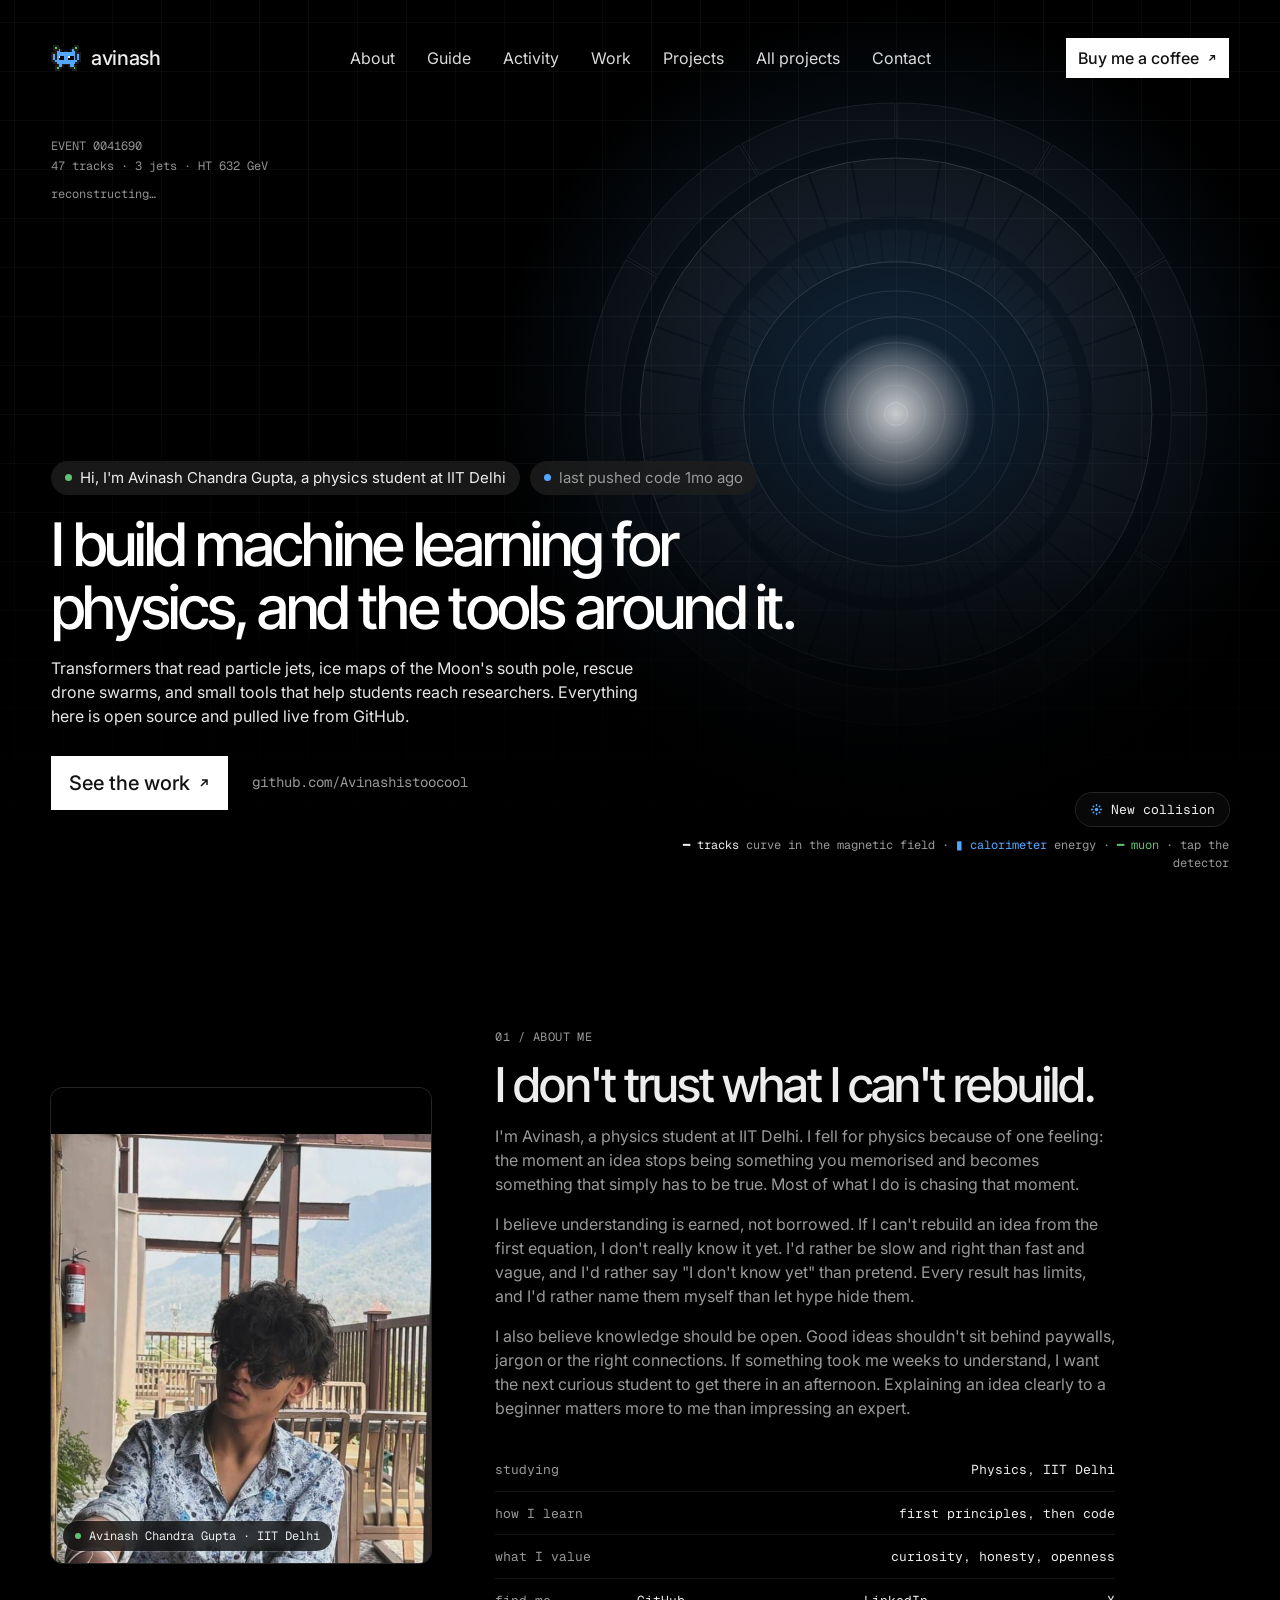
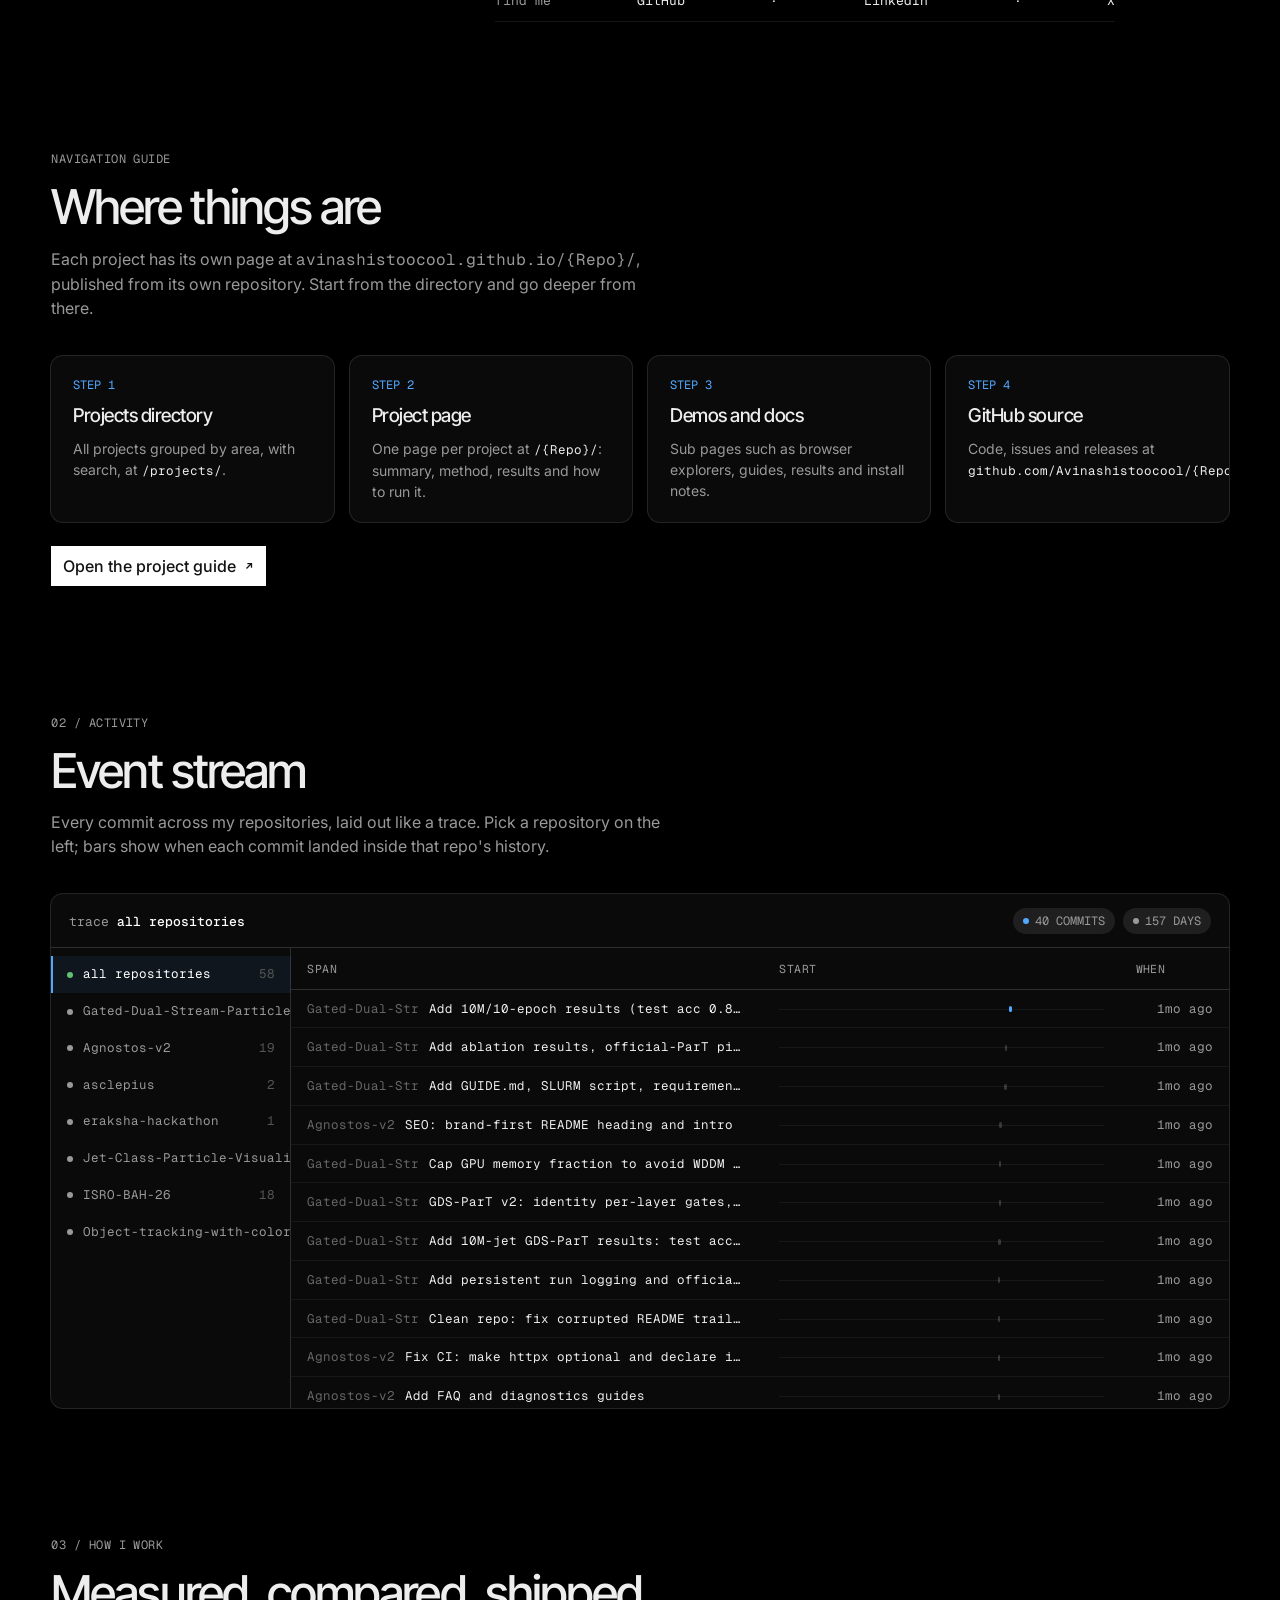
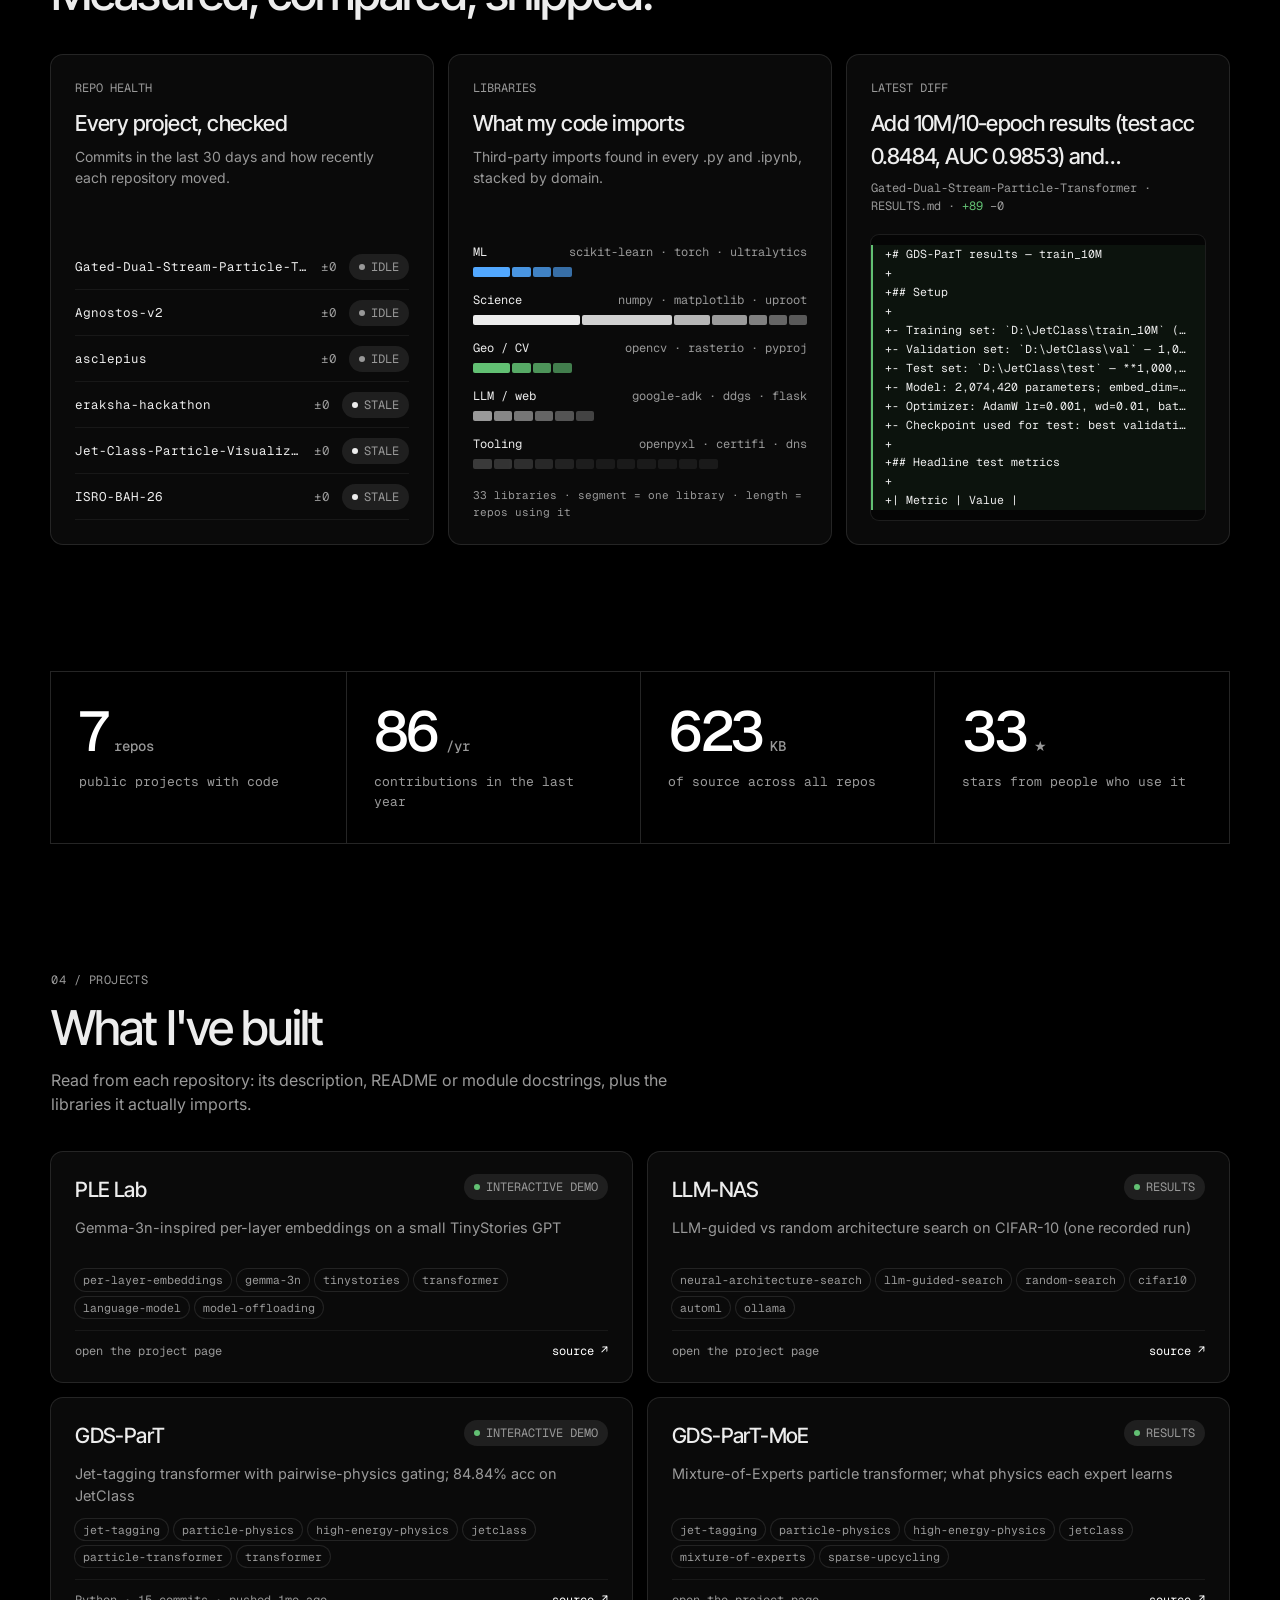
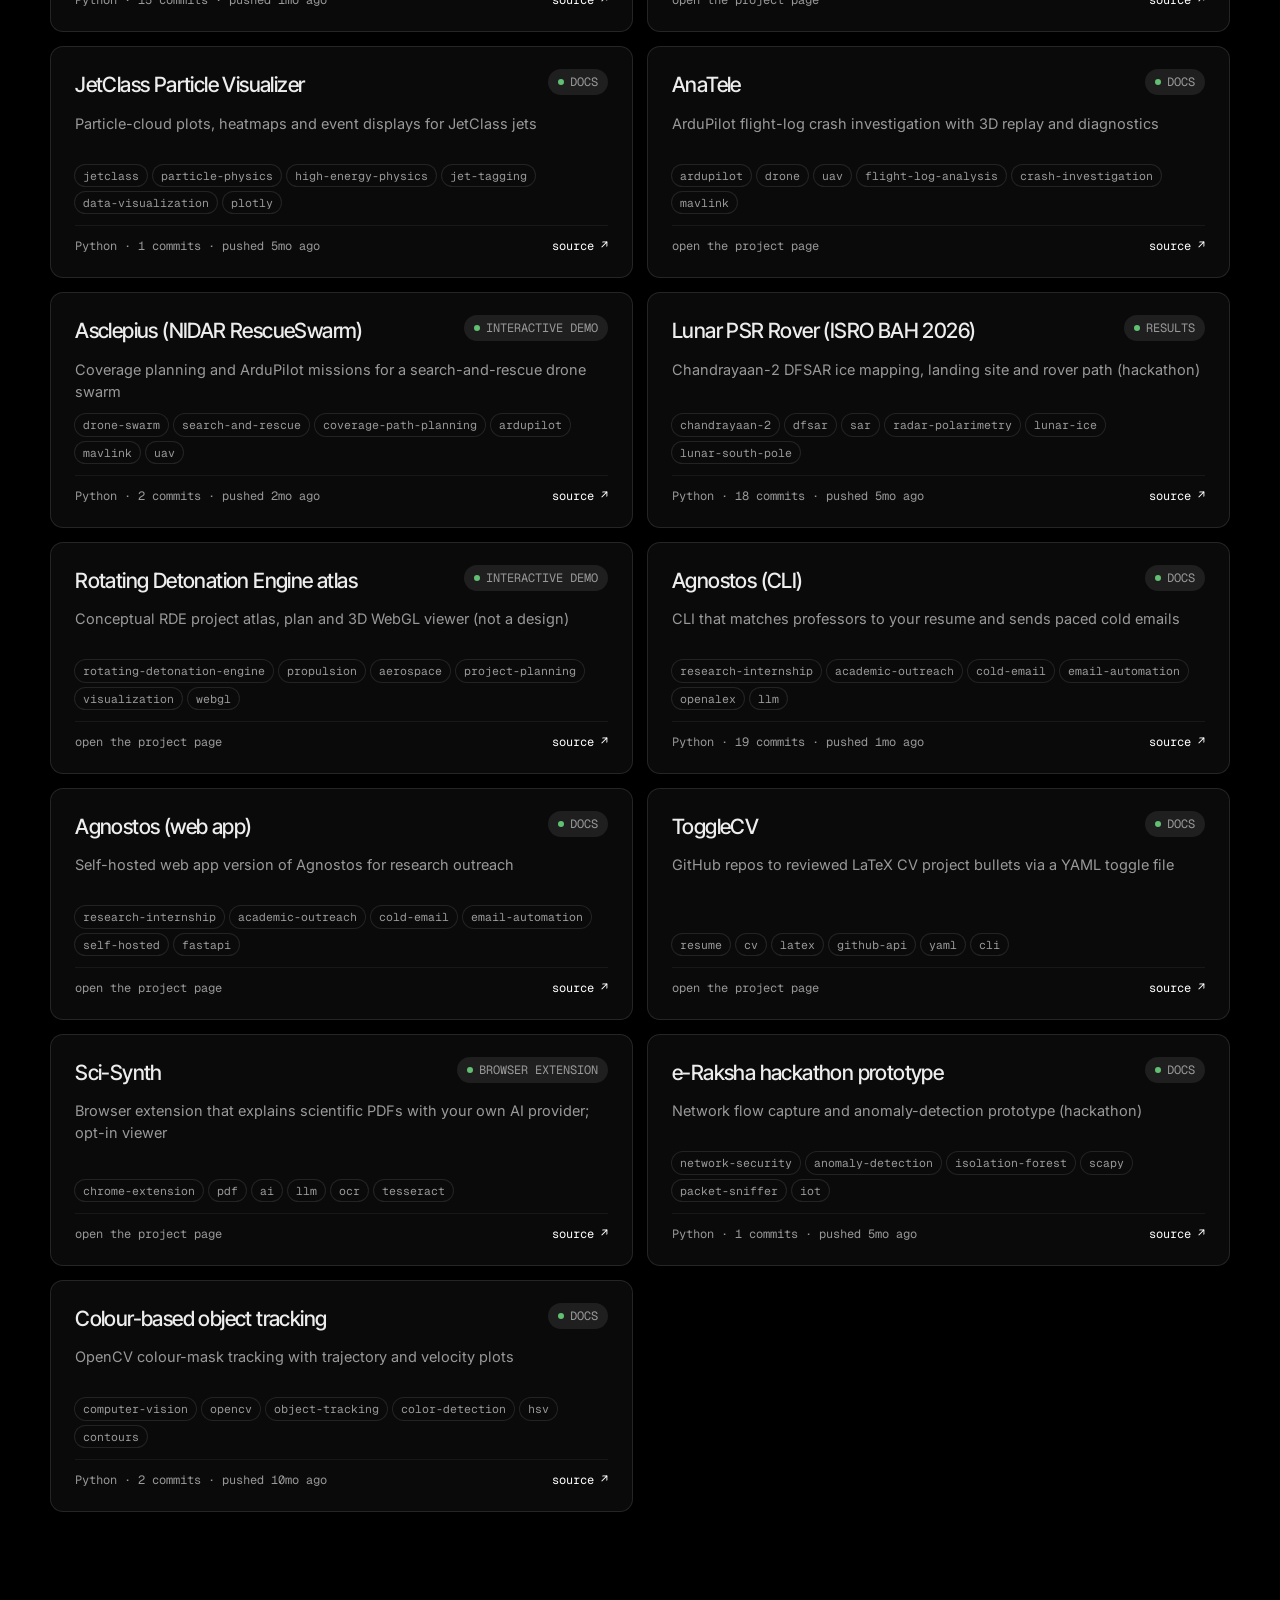
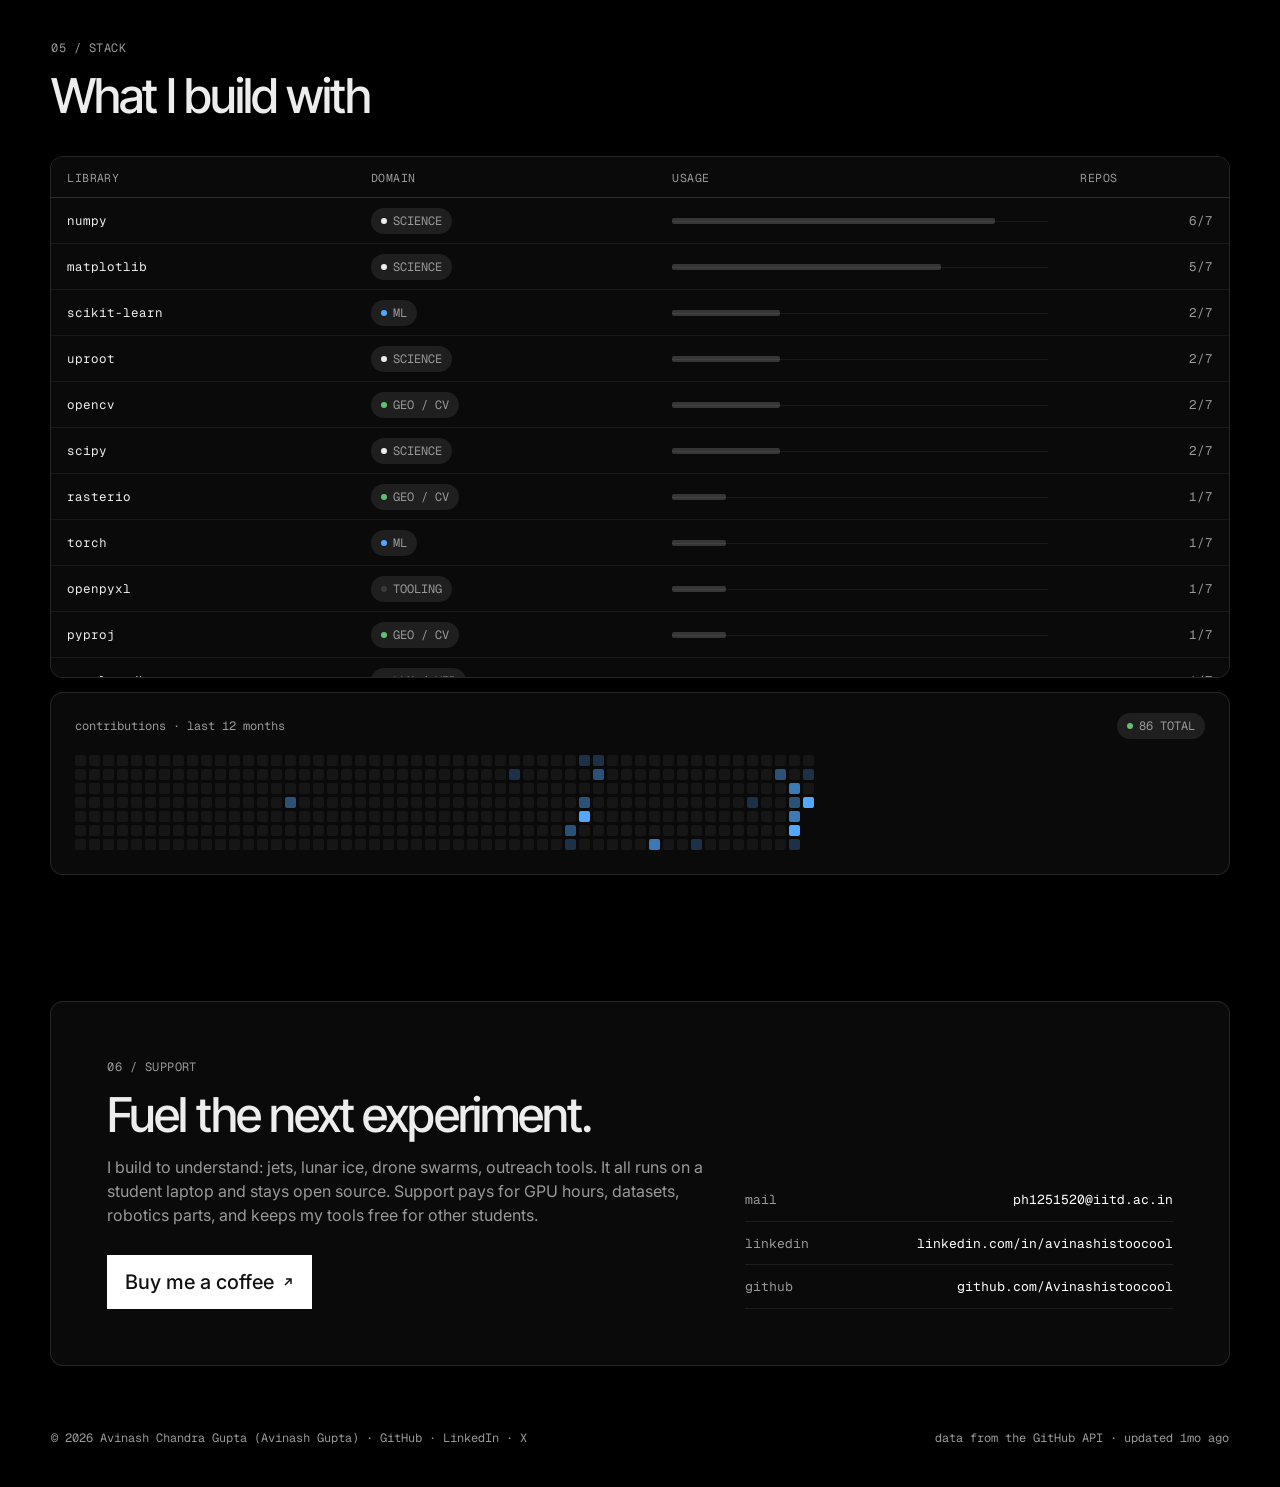
==== commit ac27e49c: "Add square headshot and 1200x630 social card for search and link previews Co-authored-by: Copilot <2" ====
--- a/index.html
+++ b/index.html
@@ -15,12 +15,15 @@
 <meta property="og:title" content="Avinash Chandra Gupta (Avinash Gupta)">
 <meta property="og:description" content="Physics student at IIT Delhi building machine learning for particle physics, drone swarms, lunar science and open-source research tools.">
 <meta property="og:url" content="https://avinashistoocool.github.io/">
-<meta property="og:image" content="https://avinashistoocool.github.io/assets/me.jpg">
+<meta property="og:image" content="https://avinashistoocool.github.io/assets/og-card.jpg">
+<meta property="og:image:width" content="1200">
+<meta property="og:image:height" content="630">
 <meta property="og:image:alt" content="Portrait of Avinash Chandra Gupta">
 <meta property="profile:first_name" content="Avinash">
 <meta property="profile:last_name" content="Gupta">
 <meta property="profile:username" content="avinashistoocool">
-<meta name="twitter:card" content="summary">
+<meta name="twitter:card" content="summary_large_image">
+<meta name="twitter:image" content="https://avinashistoocool.github.io/assets/og-card.jpg">
 <meta name="twitter:site" content="@suprcoolavinash">
 <meta name="twitter:creator" content="@suprcoolavinash">
 <meta name="twitter:title" content="Avinash Chandra Gupta (Avinash Gupta)">
@@ -42,7 +45,7 @@
       "additionalName": "Chandra",
       "familyName": "Gupta",
       "url": "https://avinashistoocool.github.io/",
-      "image": "https://avinashistoocool.github.io/assets/me.jpg",
+      "image": {"@type": "ImageObject", "url": "https://avinashistoocool.github.io/assets/me-square.jpg", "width": 800, "height": 800, "caption": "Avinash Chandra Gupta"},
       "mainEntityOfPage": "https://avinashistoocool.github.io/",
       "jobTitle": "Physics student",
       "affiliation": {"@type": "CollegeOrUniversity", "name": "Indian Institute of Technology Delhi", "alternateName": "IIT Delhi", "url": "https://home.iitd.ac.in/"},
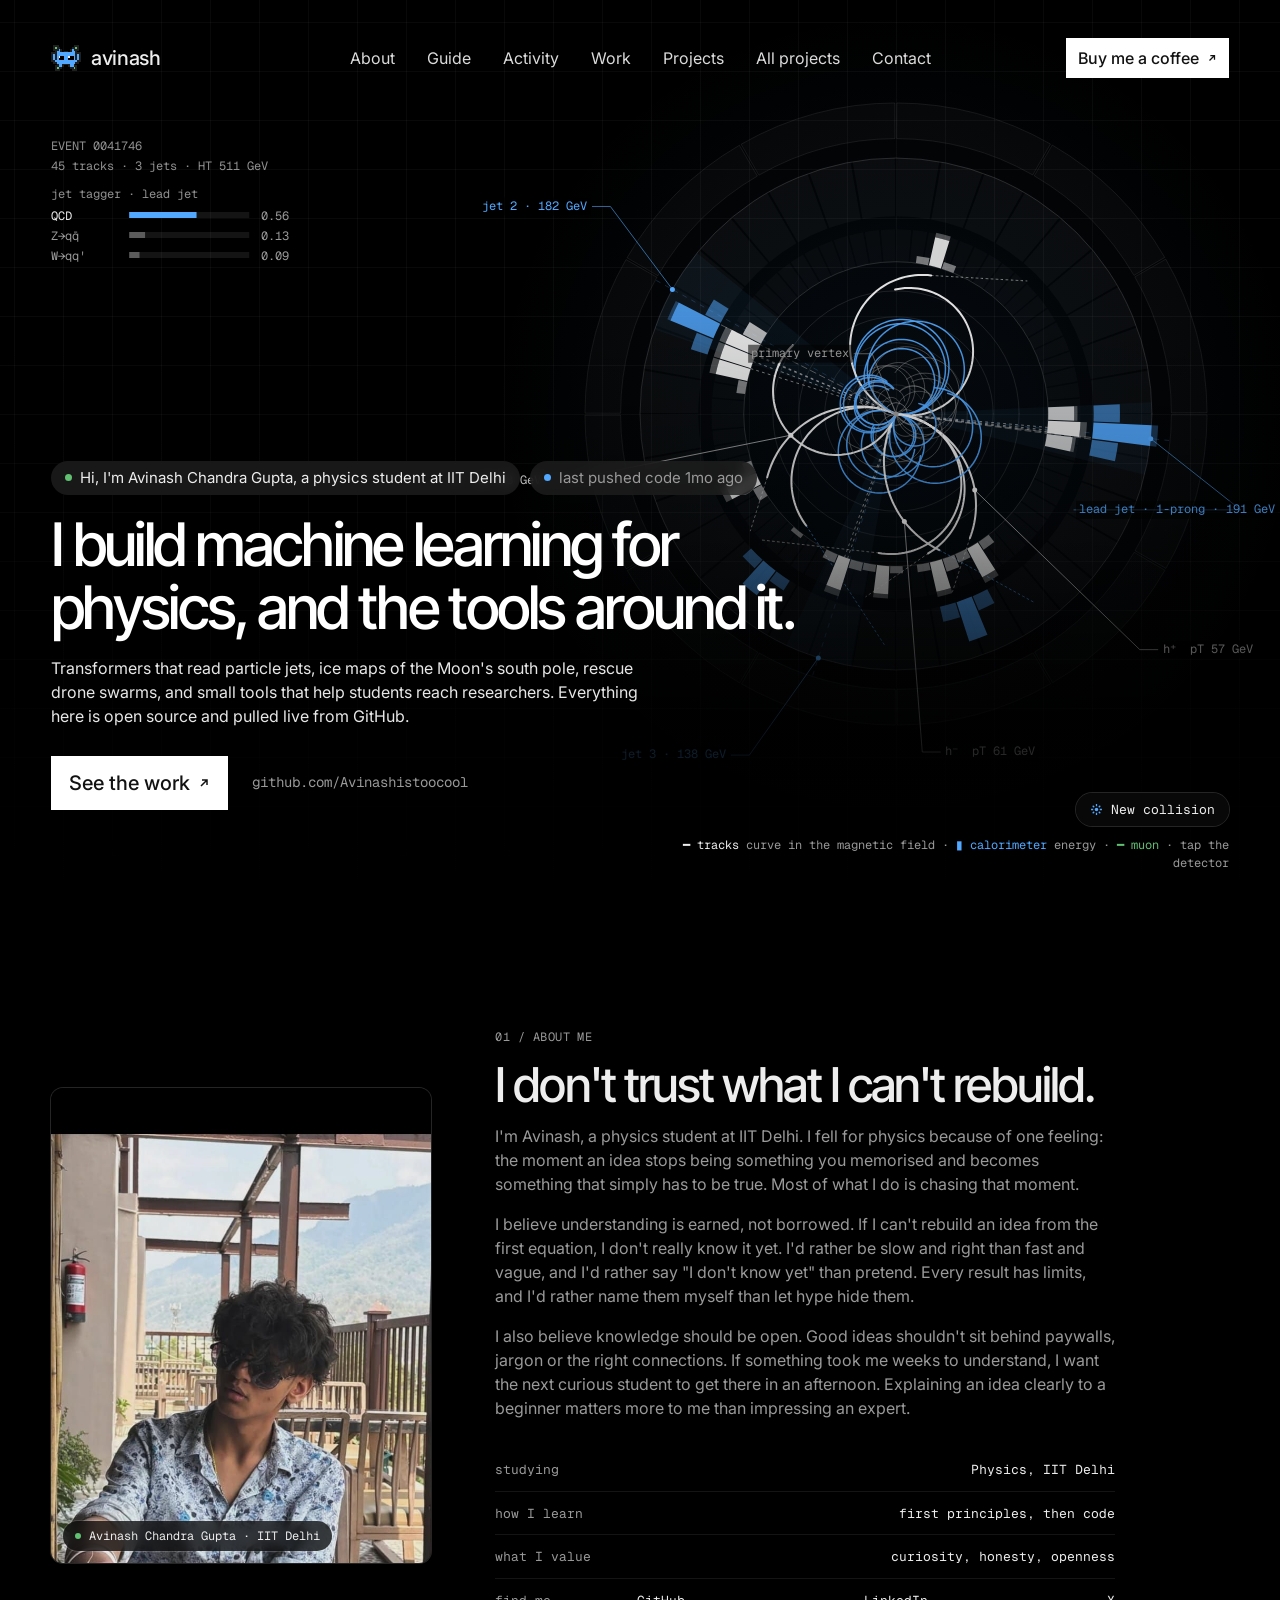
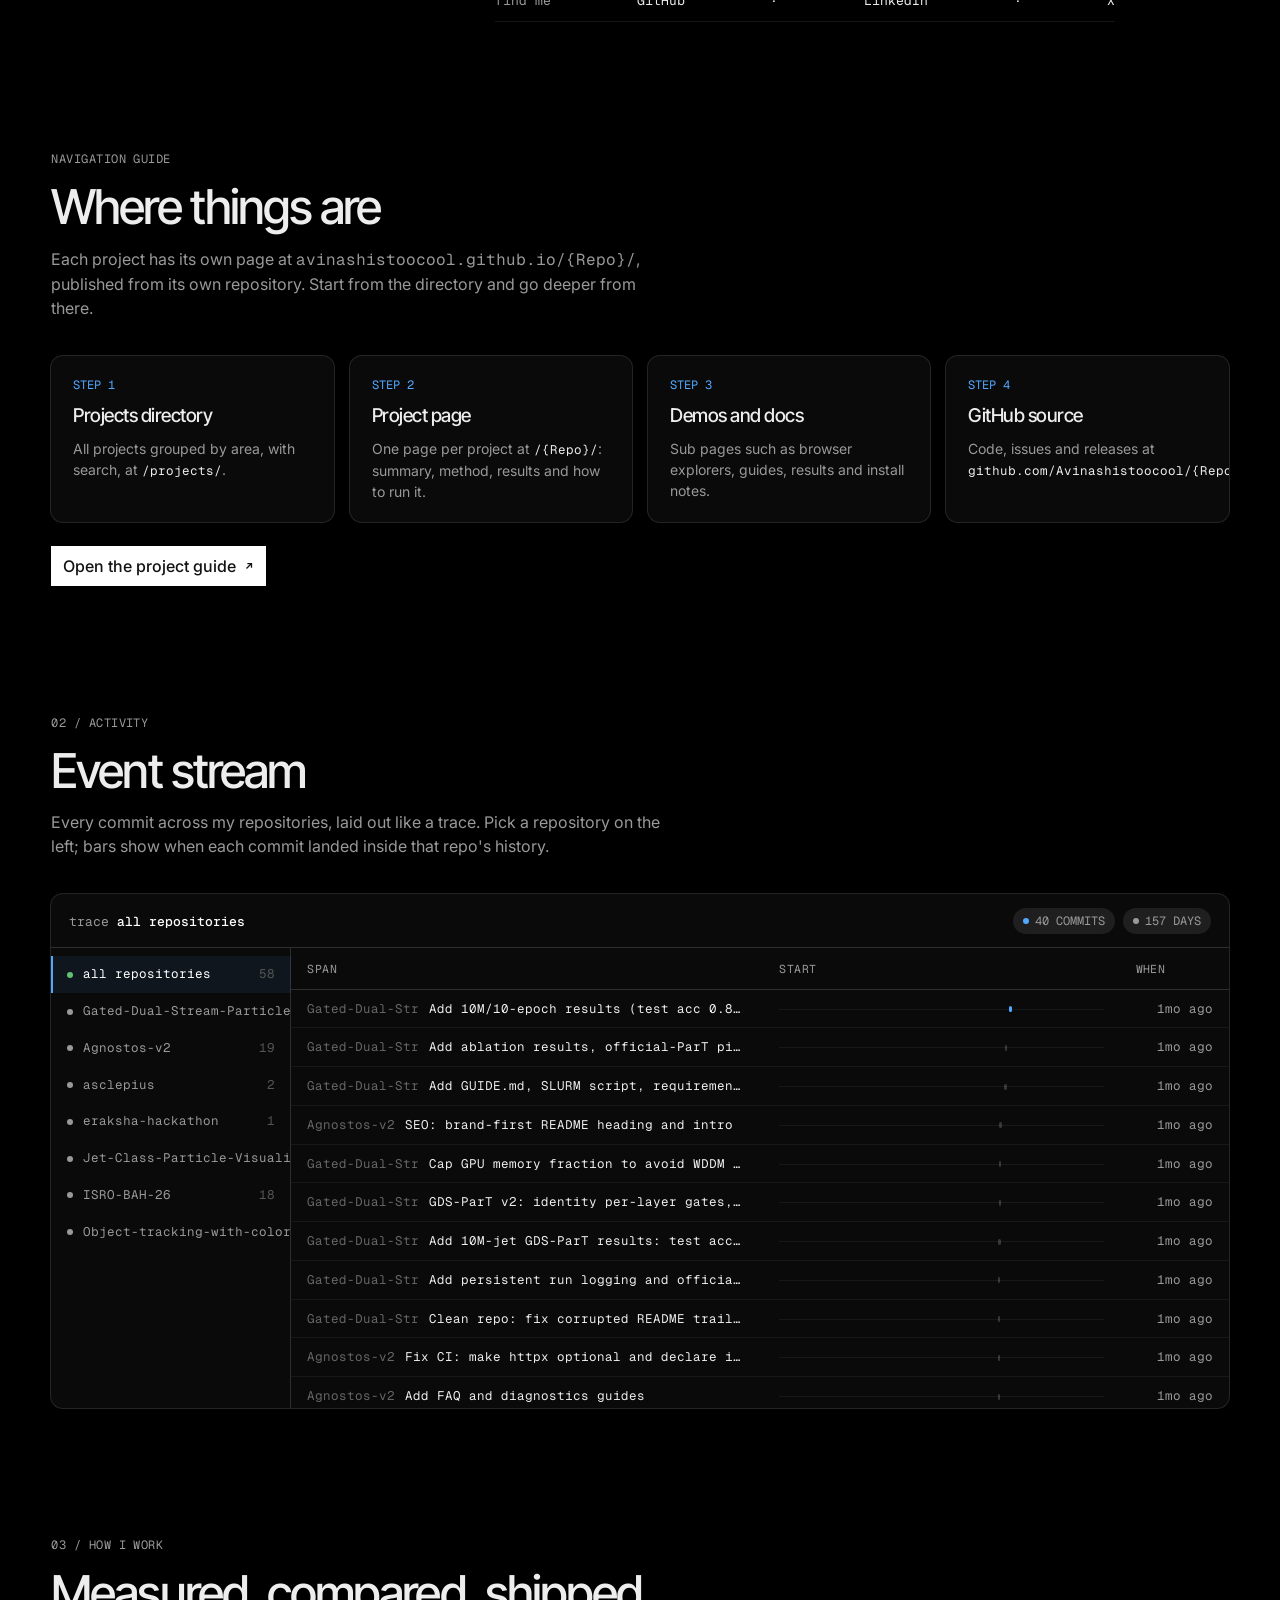
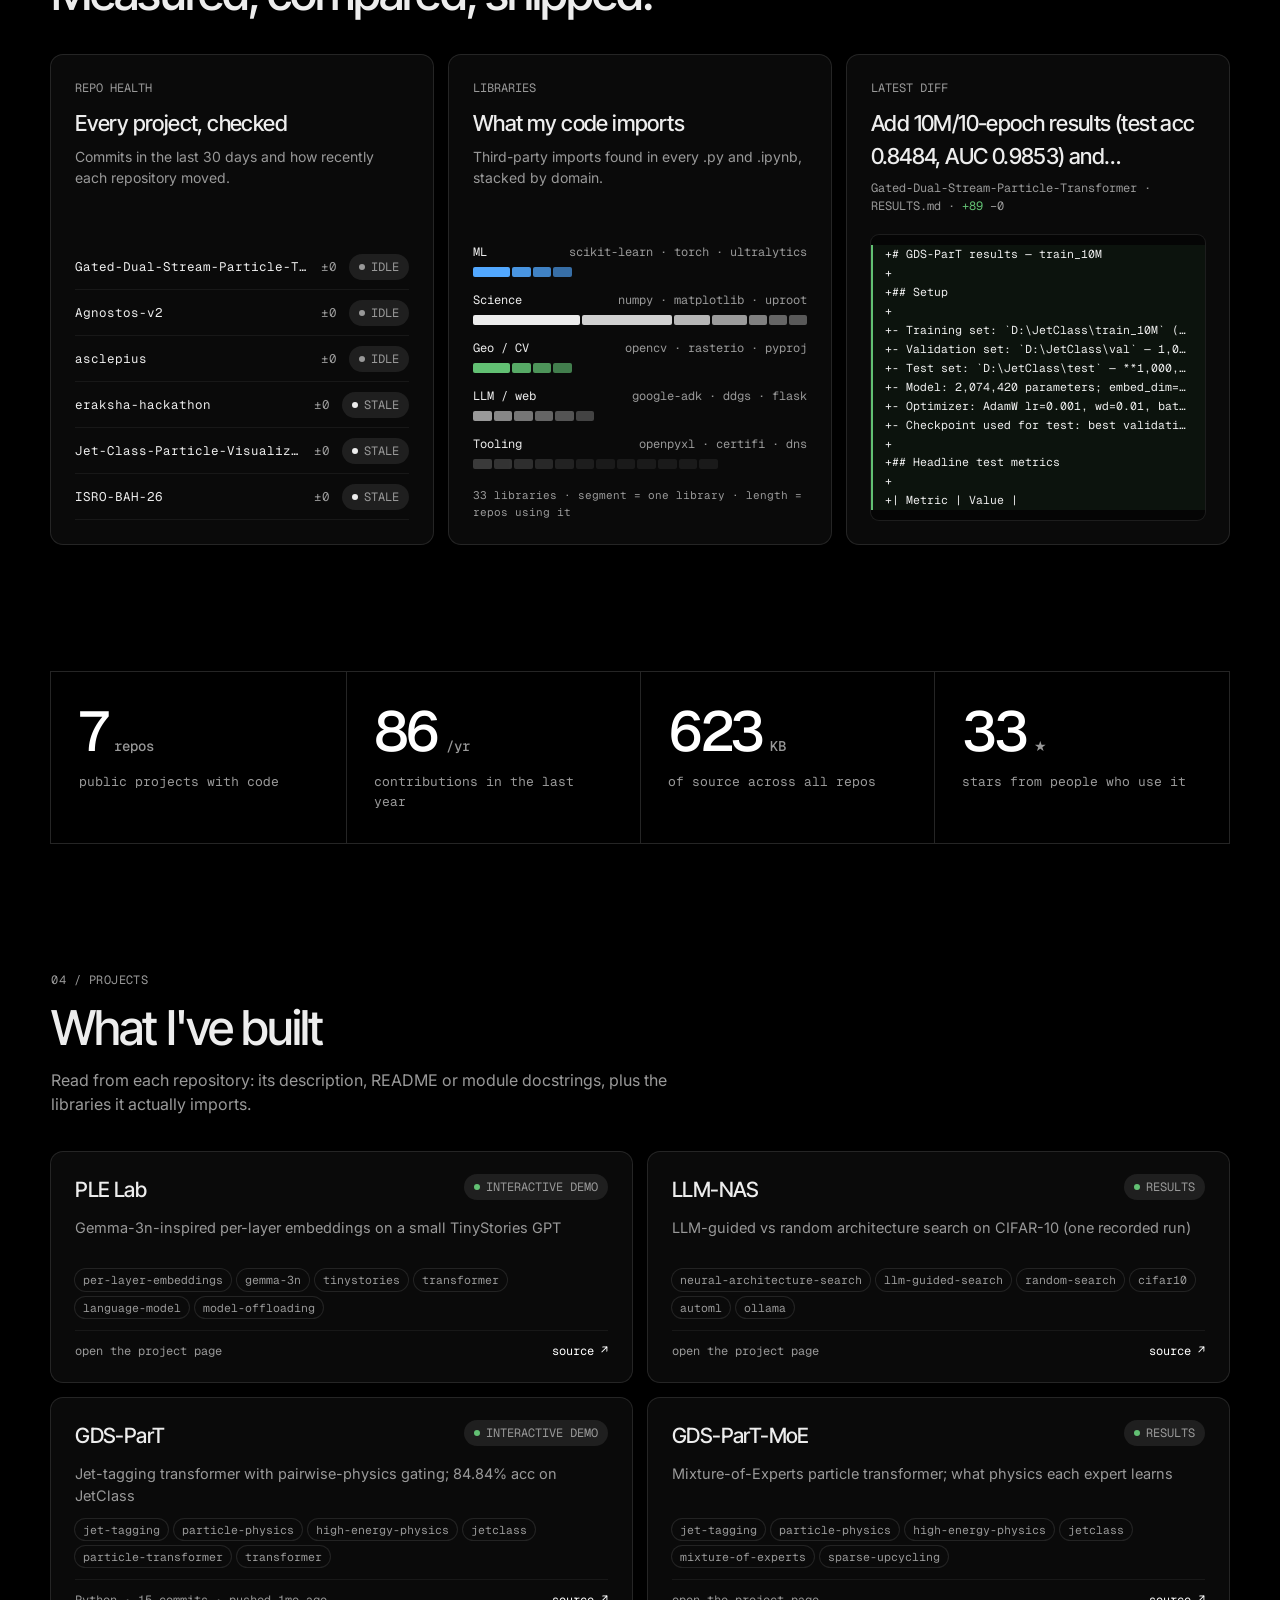
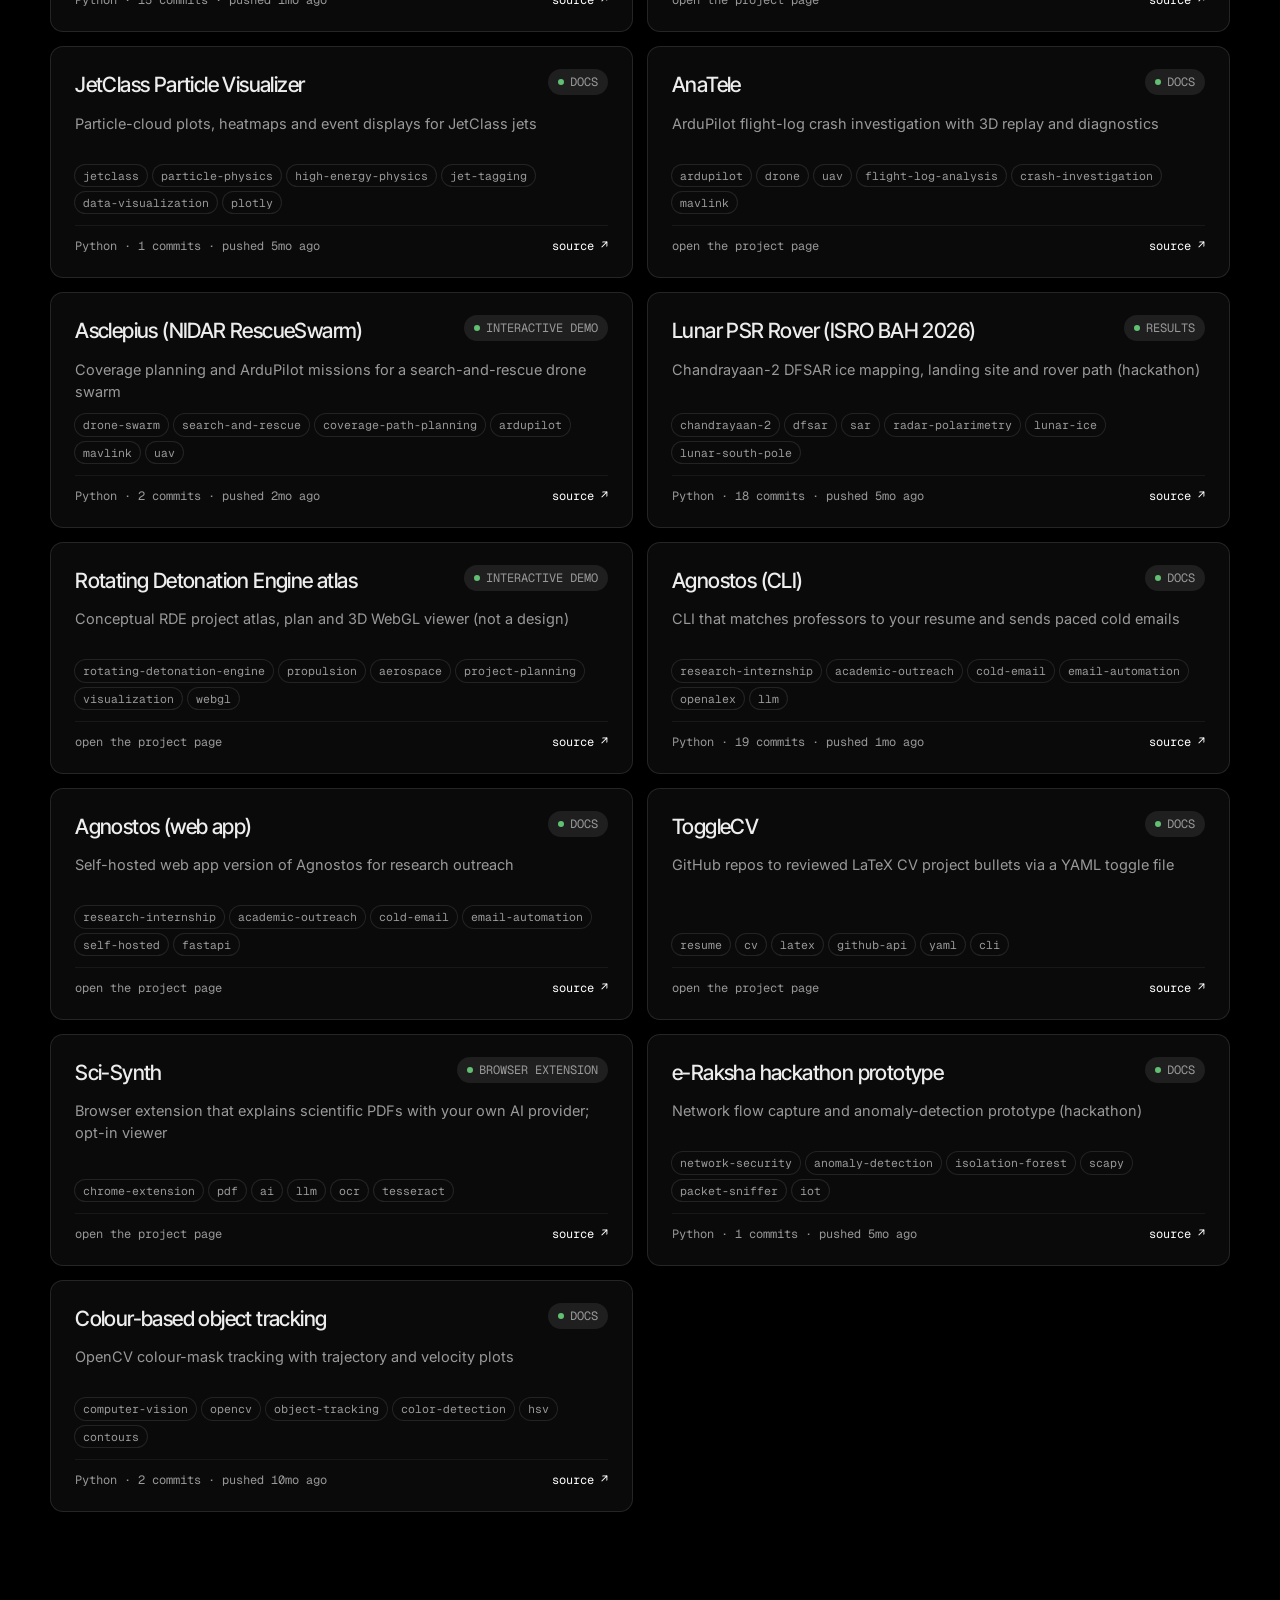
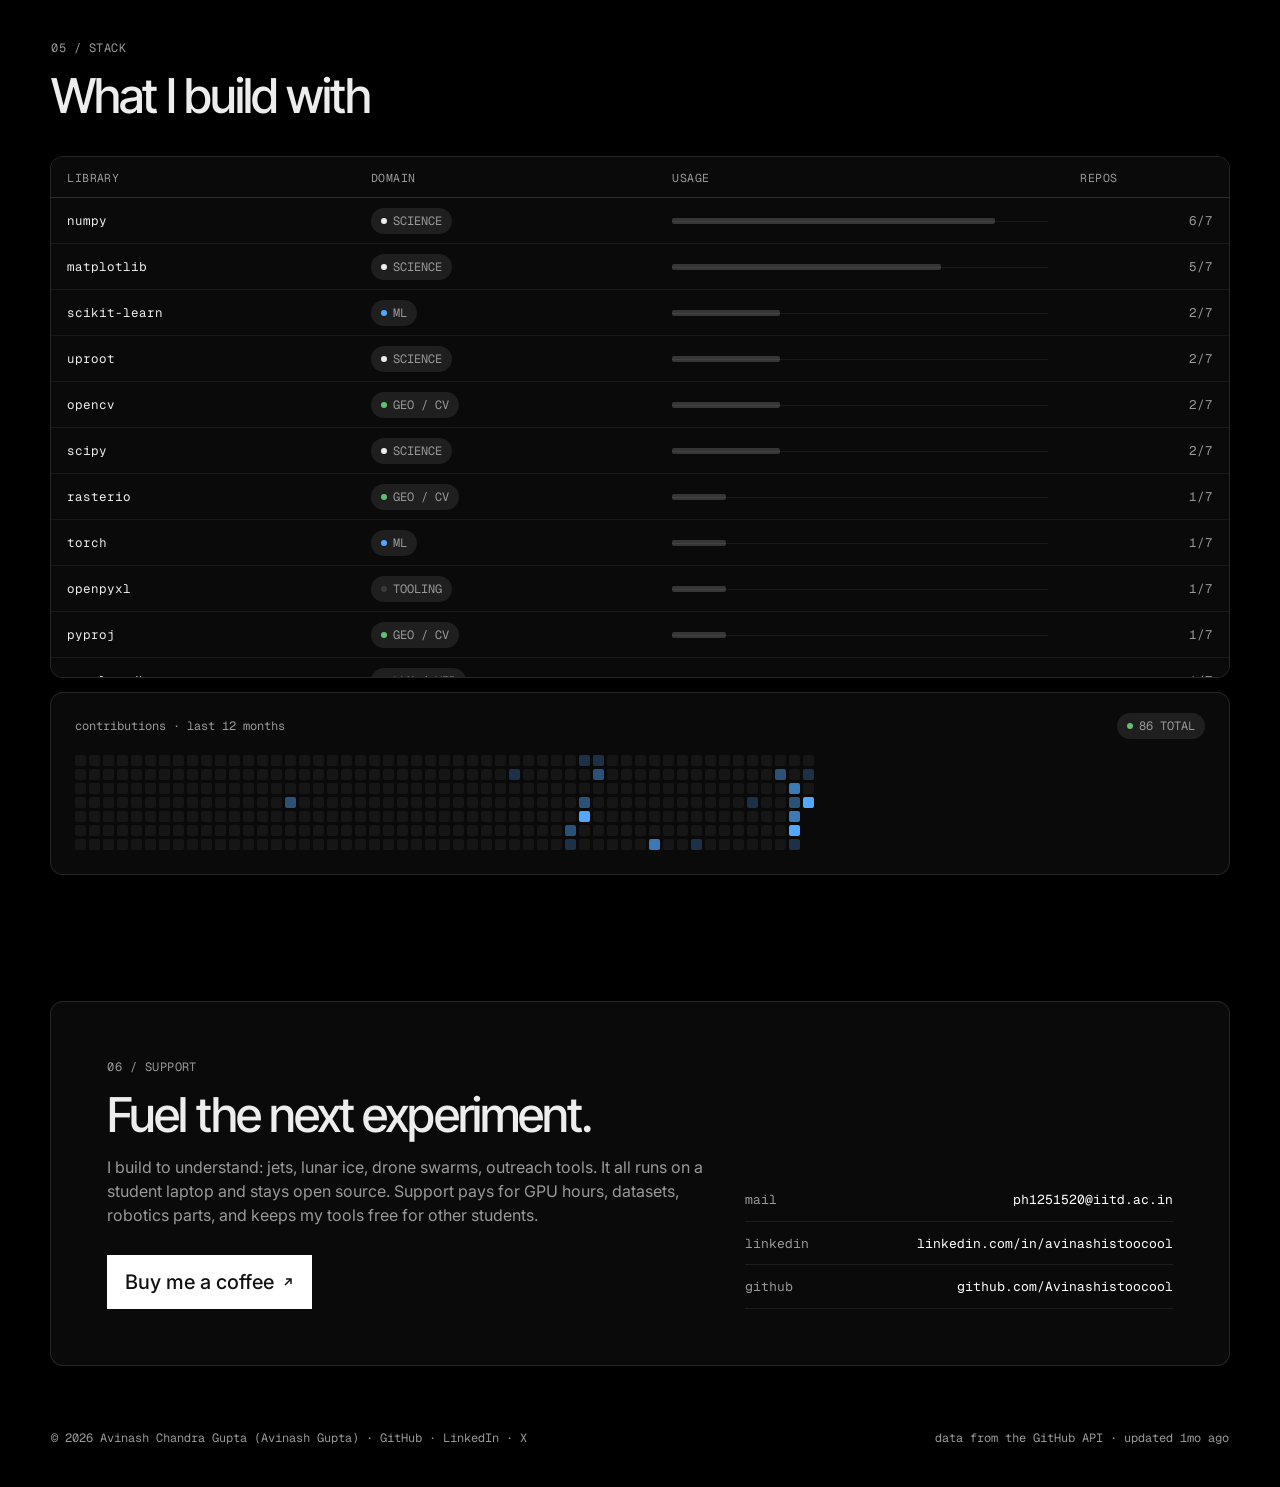
==== commit 8e4f3d23: "Recentre social card and headshot on the face; drop letterbox bands Co-authored-by: Copilot <2235562" ====
--- a/index.html
+++ b/index.html
@@ -15,7 +15,7 @@
 <meta property="og:title" content="Avinash Chandra Gupta (Avinash Gupta)">
 <meta property="og:description" content="Physics student at IIT Delhi building machine learning for particle physics, drone swarms, lunar science and open-source research tools.">
 <meta property="og:url" content="https://avinashistoocool.github.io/">
-<meta property="og:image" content="https://avinashistoocool.github.io/assets/og-card.jpg">
+<meta property="og:image" content="https://avinashistoocool.github.io/assets/og-card.jpg?v=2">
 <meta property="og:image:width" content="1200">
 <meta property="og:image:height" content="630">
 <meta property="og:image:alt" content="Portrait of Avinash Chandra Gupta">
@@ -23,7 +23,7 @@
 <meta property="profile:last_name" content="Gupta">
 <meta property="profile:username" content="avinashistoocool">
 <meta name="twitter:card" content="summary_large_image">
-<meta name="twitter:image" content="https://avinashistoocool.github.io/assets/og-card.jpg">
+<meta name="twitter:image" content="https://avinashistoocool.github.io/assets/og-card.jpg?v=2">
 <meta name="twitter:site" content="@suprcoolavinash">
 <meta name="twitter:creator" content="@suprcoolavinash">
 <meta name="twitter:title" content="Avinash Chandra Gupta (Avinash Gupta)">
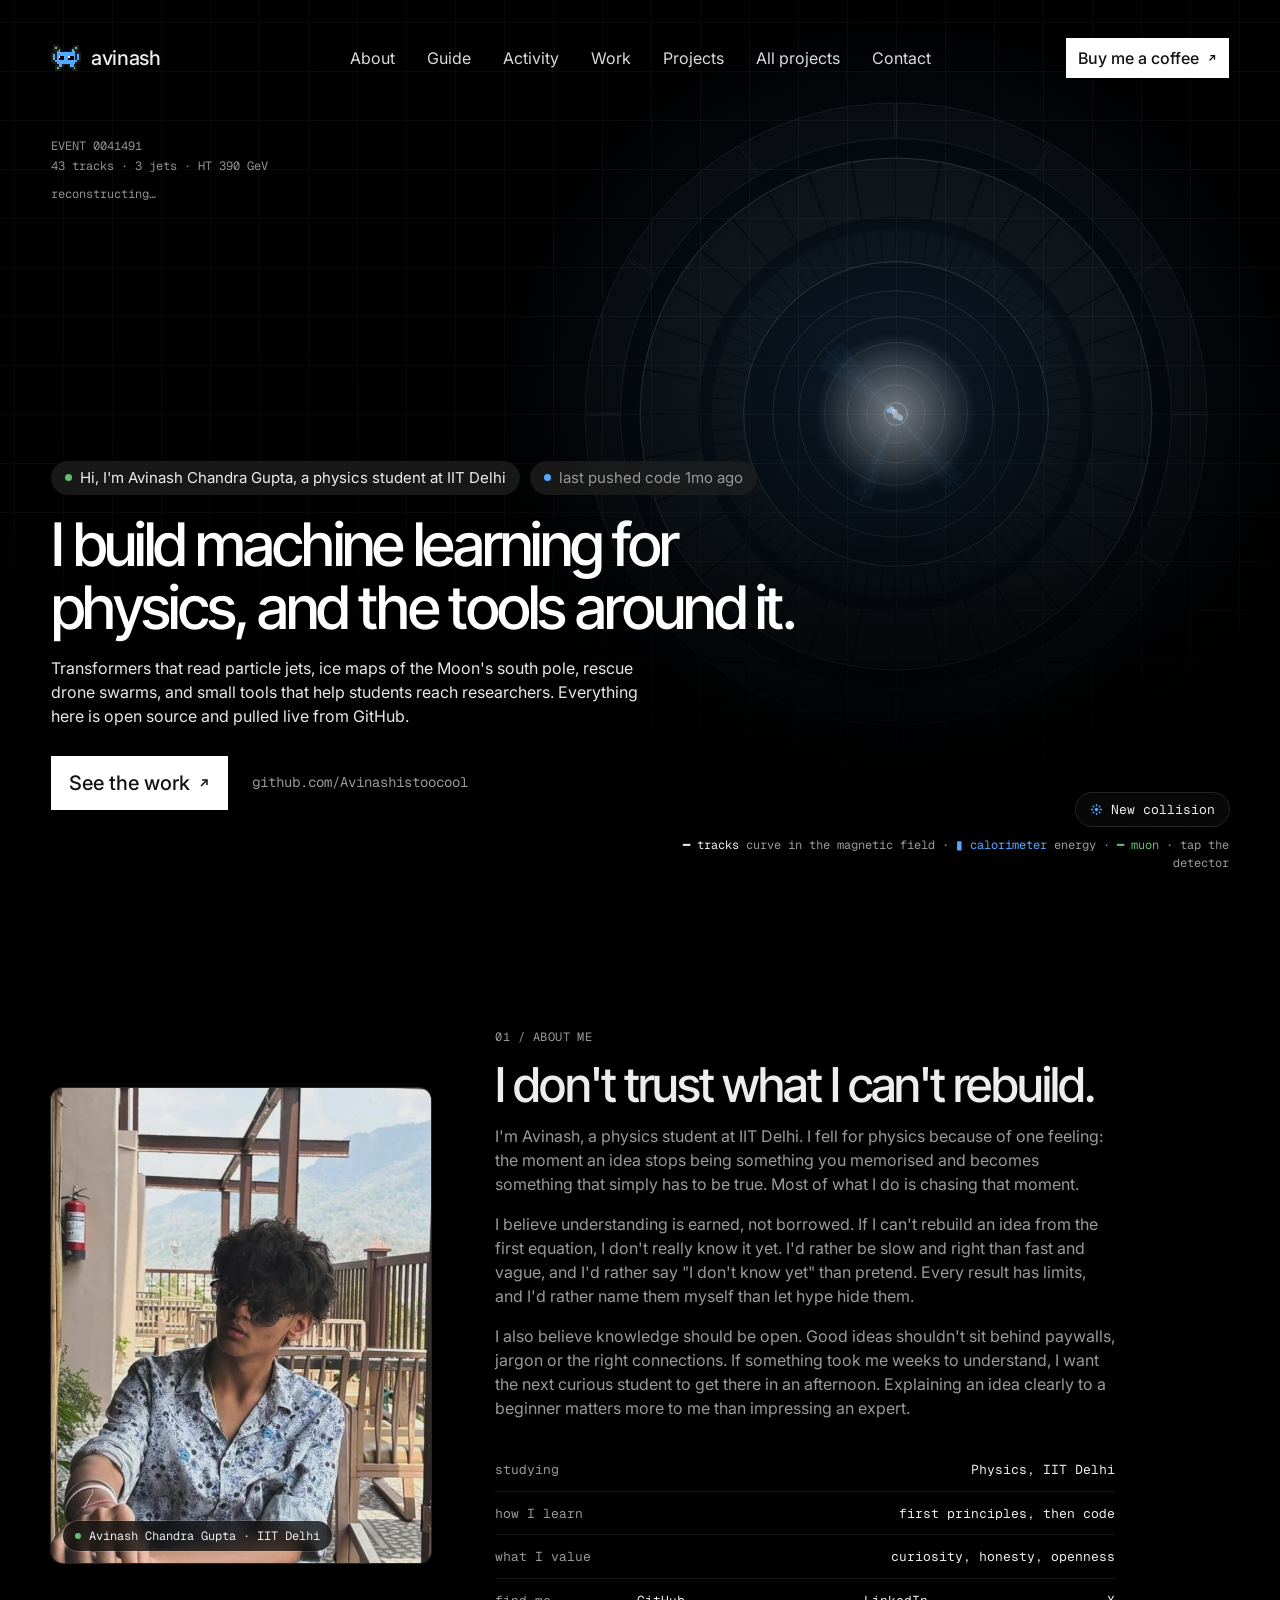
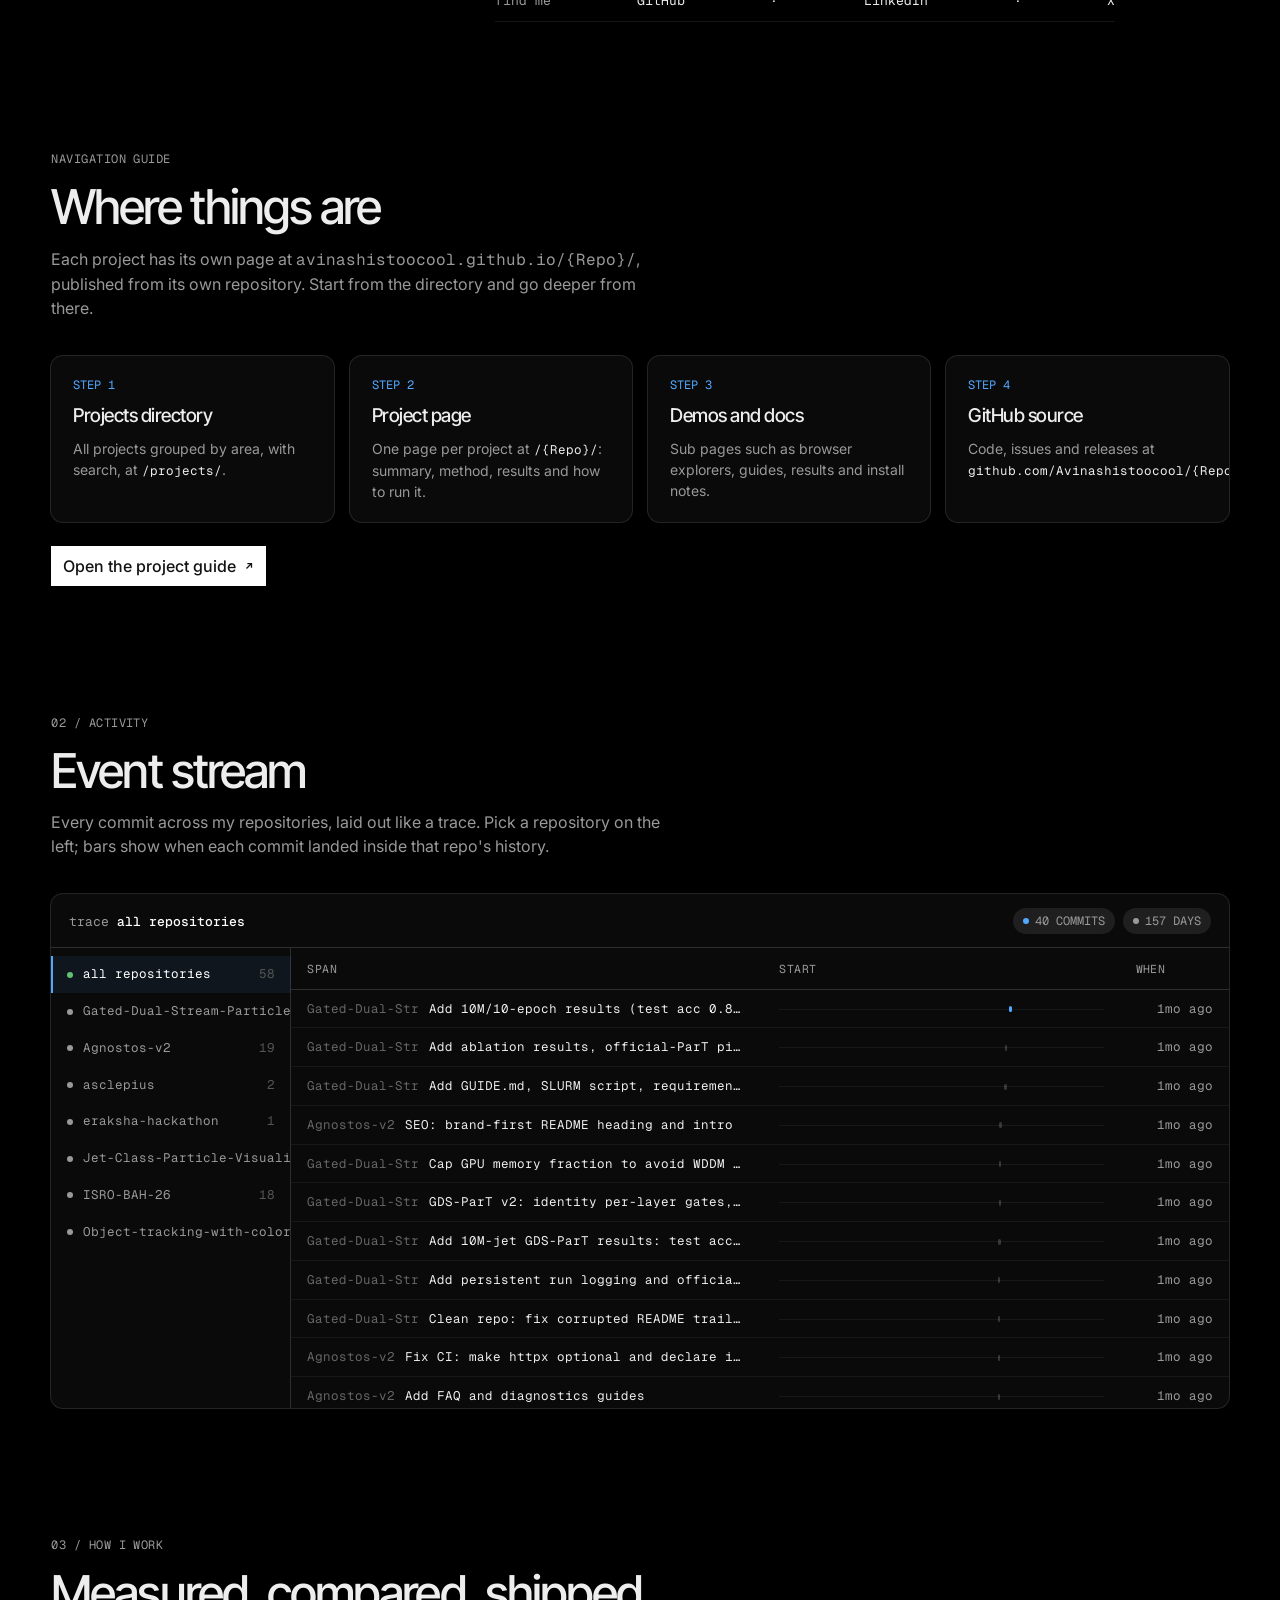
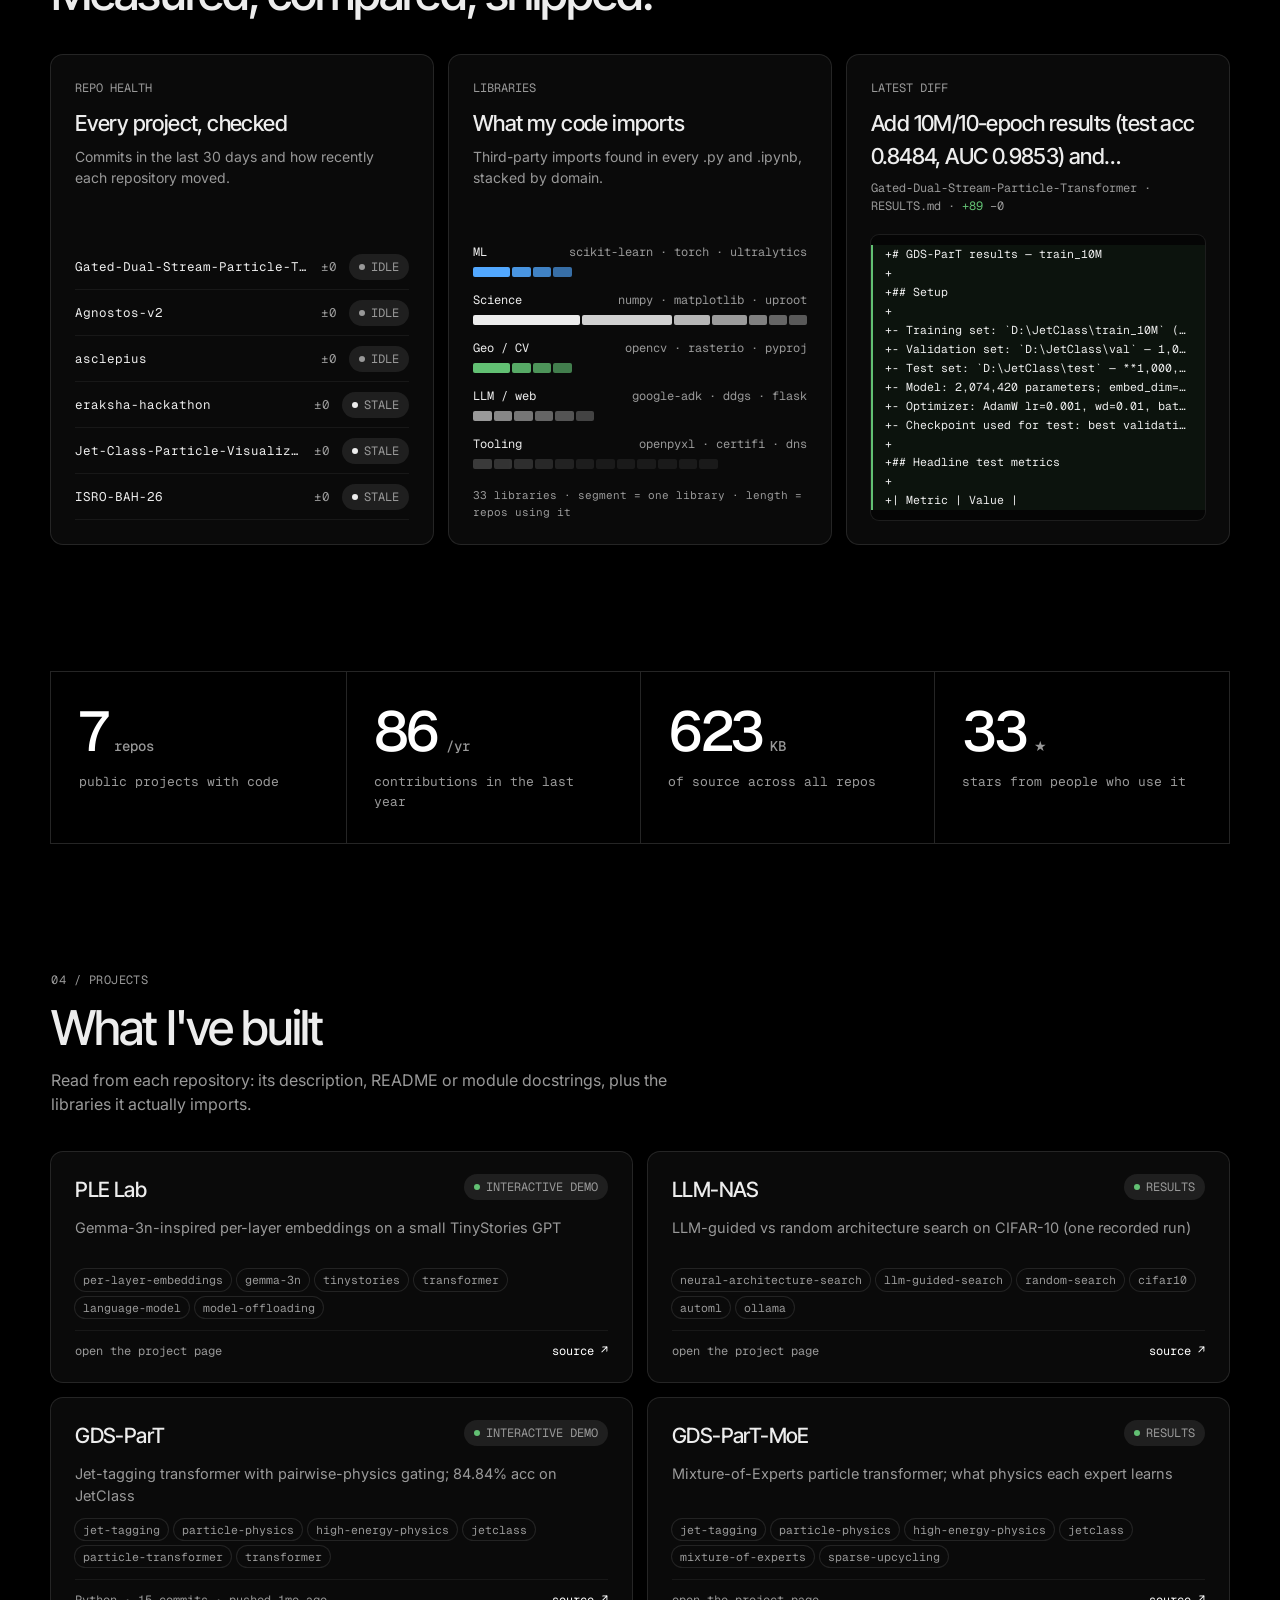
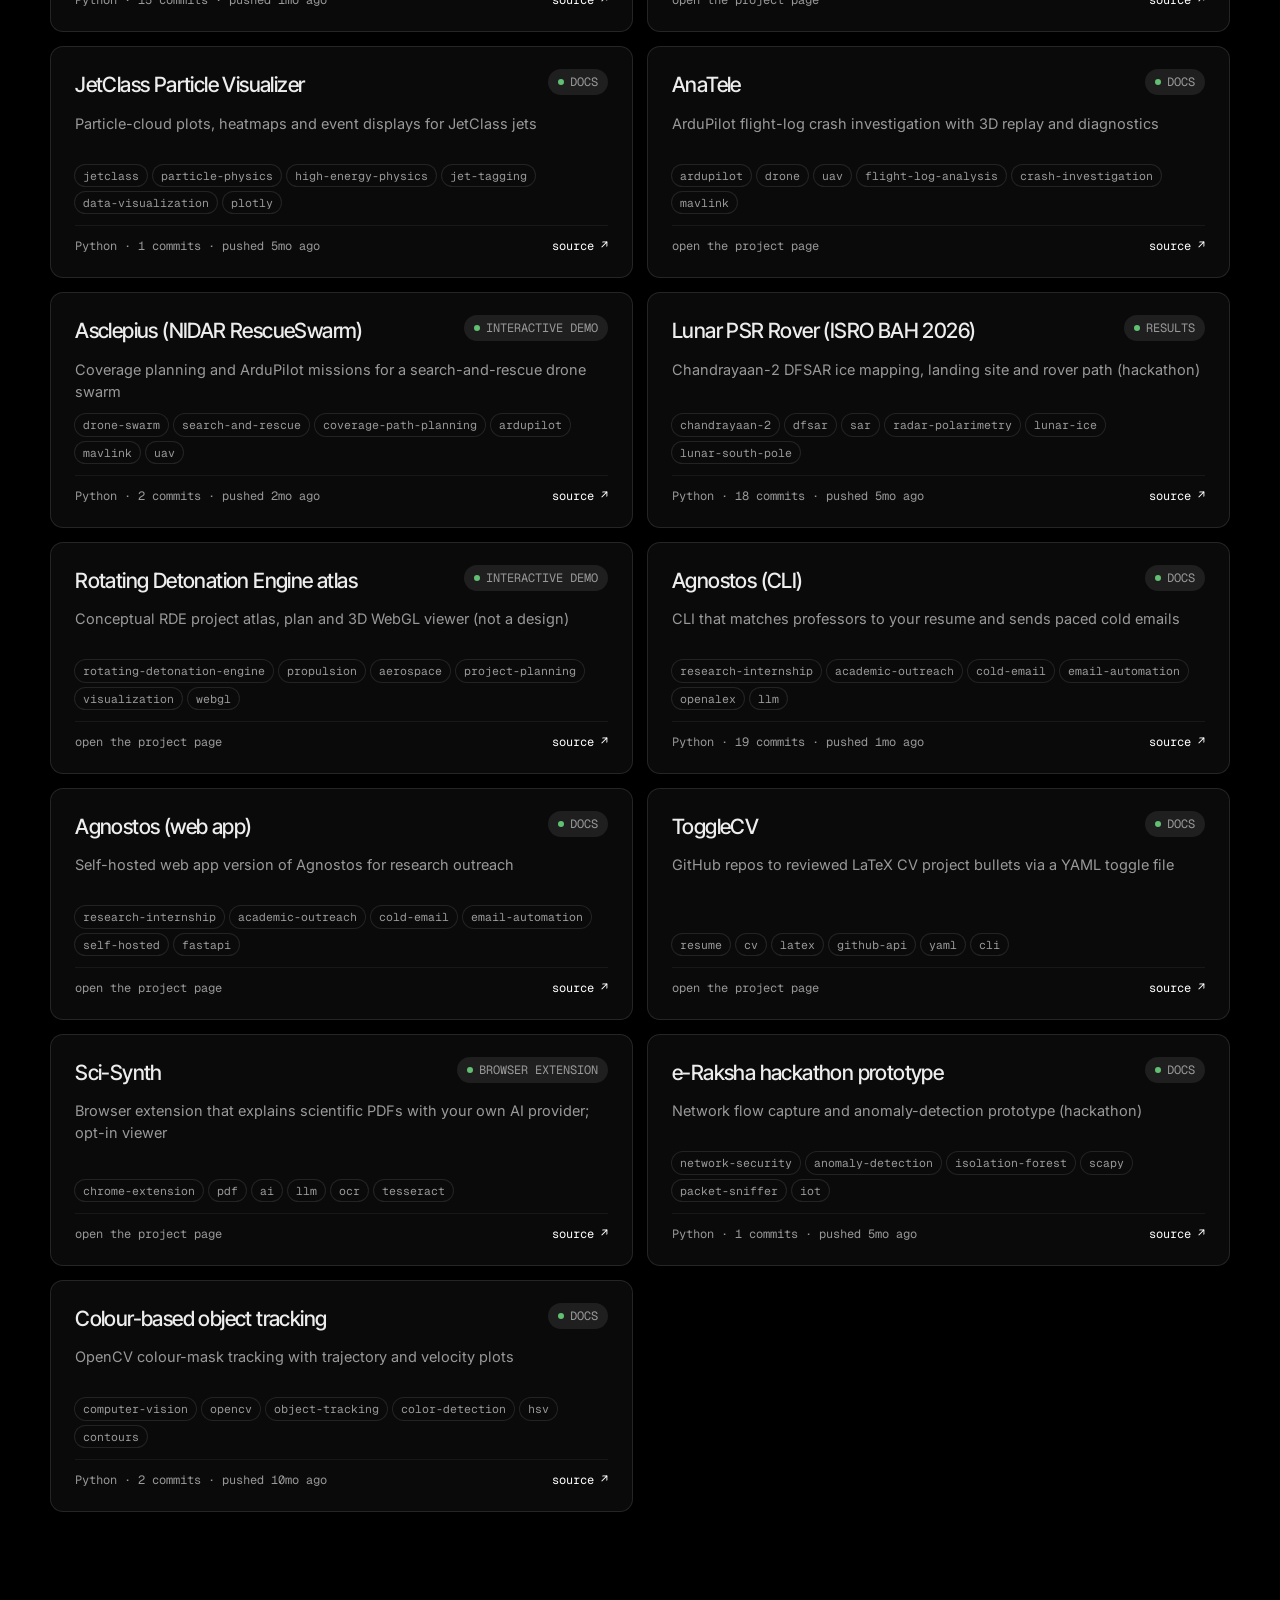
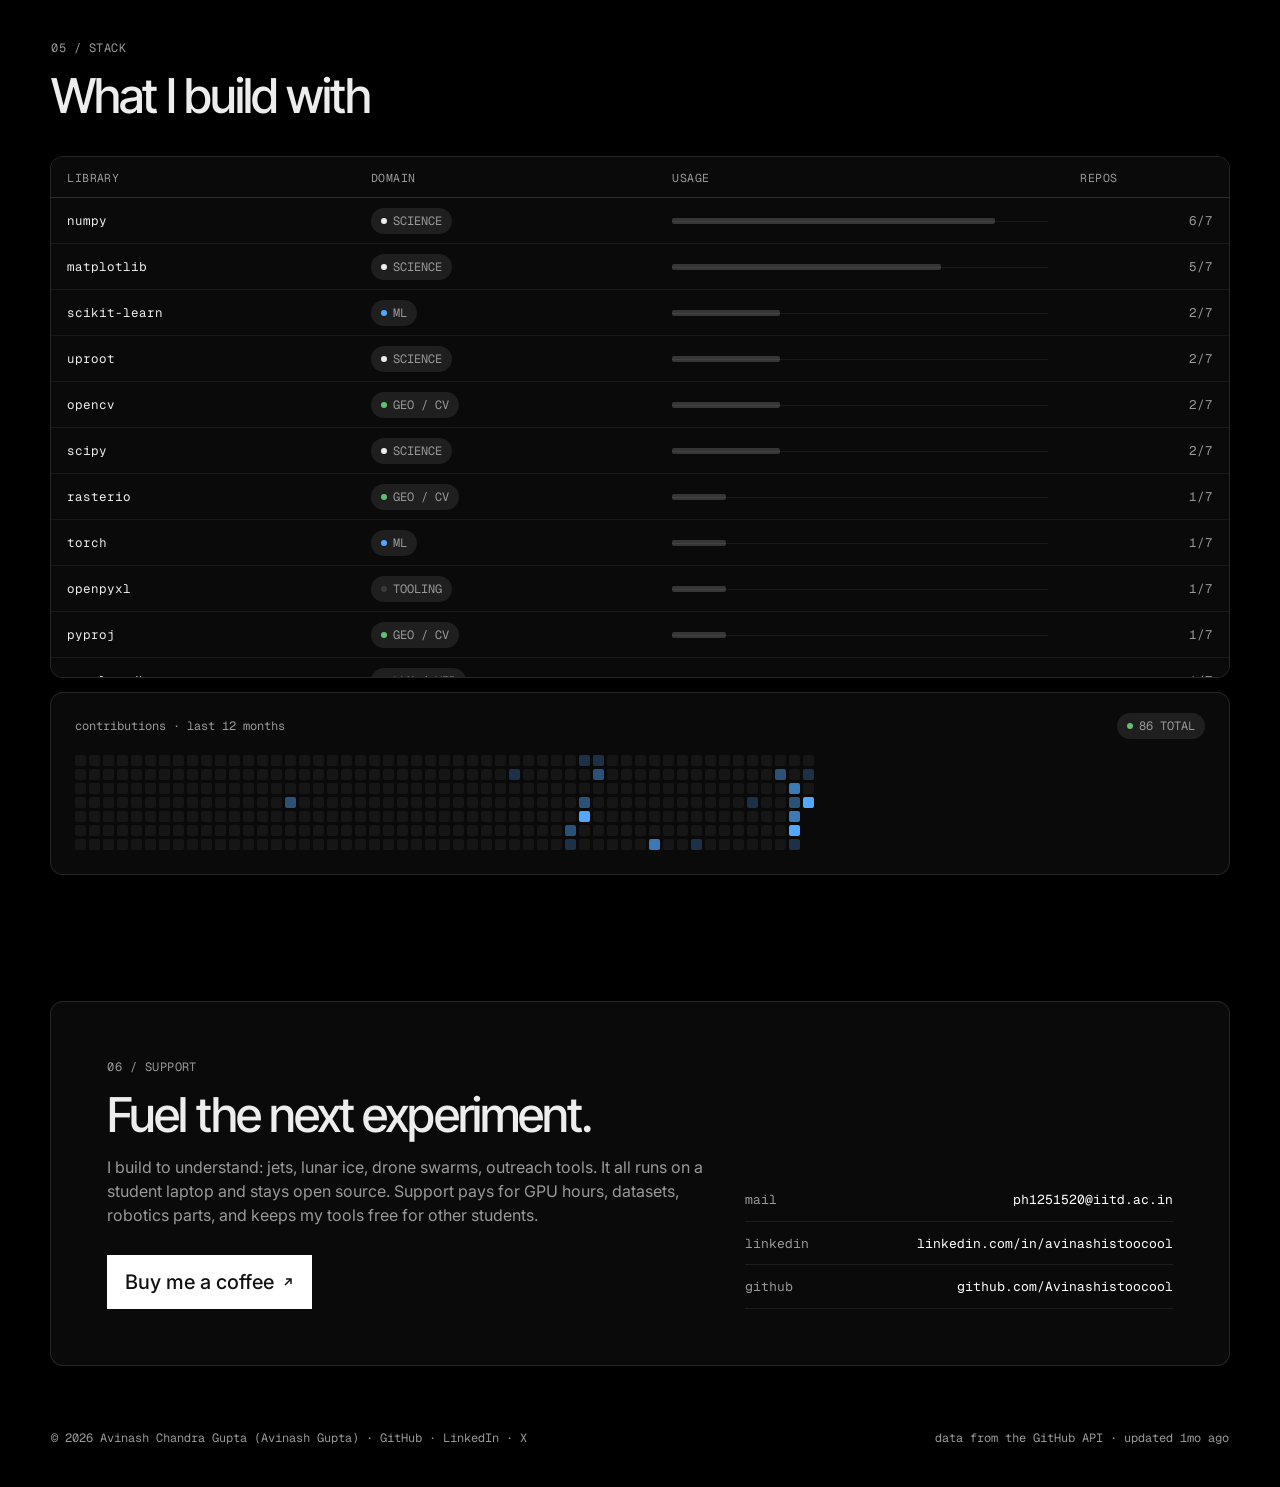
==== commit 6b330c37: "Add name-based portrait, ImageObject schema and image sitemap for profile photo search Co-authored-b" ====
--- a/index.html
+++ b/index.html
@@ -45,7 +45,7 @@
       "additionalName": "Chandra",
       "familyName": "Gupta",
       "url": "https://avinashistoocool.github.io/",
-      "image": {"@type": "ImageObject", "url": "https://avinashistoocool.github.io/assets/me-square.jpg", "width": 800, "height": 800, "caption": "Avinash Chandra Gupta"},
+      "image": {"@id": "https://avinashistoocool.github.io/#portrait"},
       "mainEntityOfPage": "https://avinashistoocool.github.io/",
       "jobTitle": "Physics student",
       "affiliation": {"@type": "CollegeOrUniversity", "name": "Indian Institute of Technology Delhi", "alternateName": "IIT Delhi", "url": "https://home.iitd.ac.in/"},
@@ -59,6 +59,21 @@
       ]
     },
     {
+      "@type": "ImageObject",
+      "@id": "https://avinashistoocool.github.io/#portrait",
+      "contentUrl": "https://avinashistoocool.github.io/assets/avinash-chandra-gupta.jpg",
+      "url": "https://avinashistoocool.github.io/assets/avinash-chandra-gupta.jpg",
+      "width": 800,
+      "height": 800,
+      "name": "Avinash Chandra Gupta",
+      "caption": "Avinash Chandra Gupta, physics student at IIT Delhi",
+      "representativeOfPage": true,
+      "about": {"@id": "https://avinashistoocool.github.io/#person"},
+      "creator": {"@id": "https://avinashistoocool.github.io/#person"},
+      "creditText": "Avinash Chandra Gupta",
+      "copyrightNotice": "Avinash Chandra Gupta"
+    },
+    {
       "@type": "WebSite",
       "@id": "https://avinashistoocool.github.io/#website",
       "url": "https://avinashistoocool.github.io/",
@@ -70,7 +85,8 @@
       "@type": "ProfilePage",
       "url": "https://avinashistoocool.github.io/",
       "name": "Avinash Chandra Gupta (Avinash Gupta)",
-      "mainEntity": {"@id": "https://avinashistoocool.github.io/#person"}
+      "mainEntity": {"@id": "https://avinashistoocool.github.io/#person"},
+      "primaryImageOfPage": {"@id": "https://avinashistoocool.github.io/#portrait"}
     },
     {"@type": "SoftwareSourceCode", "name": "PLE Lab", "description": "Small-scale per-layer embeddings (PLE) experiment inspired by Gemma 3n: TinyStories GPT, PLE-table offload benchmarks (GPU/CPU/mmap) and a token explorer.", "url": "https://avinashistoocool.github.io/PLE-Lab/", "codeRepository": "https://github.com/Avinashistoocool/PLE-Lab", "author": {"@id": "https://avinashistoocool.github.io/#person"}, "keywords": "per-layer-embeddings, gemma-3n, tinystories, transformer, language-model, model-offloading, memory-mapping, llm-interpretability, token-embeddings, pytorch"},
     {"@type": "SoftwareSourceCode", "name": "LLM-NAS", "description": "Single-run comparison of LLM-guided (Ollama Qwen2.5-Coder 3B) and random neural architecture search on CIFAR-10 in PyTorch, with recorded results.", "url": "https://avinashistoocool.github.io/llm-nas/", "codeRepository": "https://github.com/Avinashistoocool/llm-nas", "author": {"@id": "https://avinashistoocool.github.io/#person"}, "keywords": "neural-architecture-search, llm-guided-search, random-search, cifar10, automl, ollama, qwen2-5-coder, pytorch, reproducible-research"},
@@ -160,7 +176,7 @@
   <section class="section" id="about">
     <div class="about">
       <figure class="about-photo card">
-        <img src="assets/me.jpg" alt="Portrait of Avinash Chandra Gupta" width="722" height="1600" loading="lazy" decoding="async">
+        <img src="assets/avinash-chandra-gupta-iit-delhi.jpg" alt="Avinash Chandra Gupta, physics student at IIT Delhi" title="Avinash Chandra Gupta" width="722" height="1008" decoding="async">
         <figcaption class="mono"><i class="dot pass"></i>Avinash Chandra Gupta · IIT Delhi</figcaption>
       </figure>
       <div class="about-text">
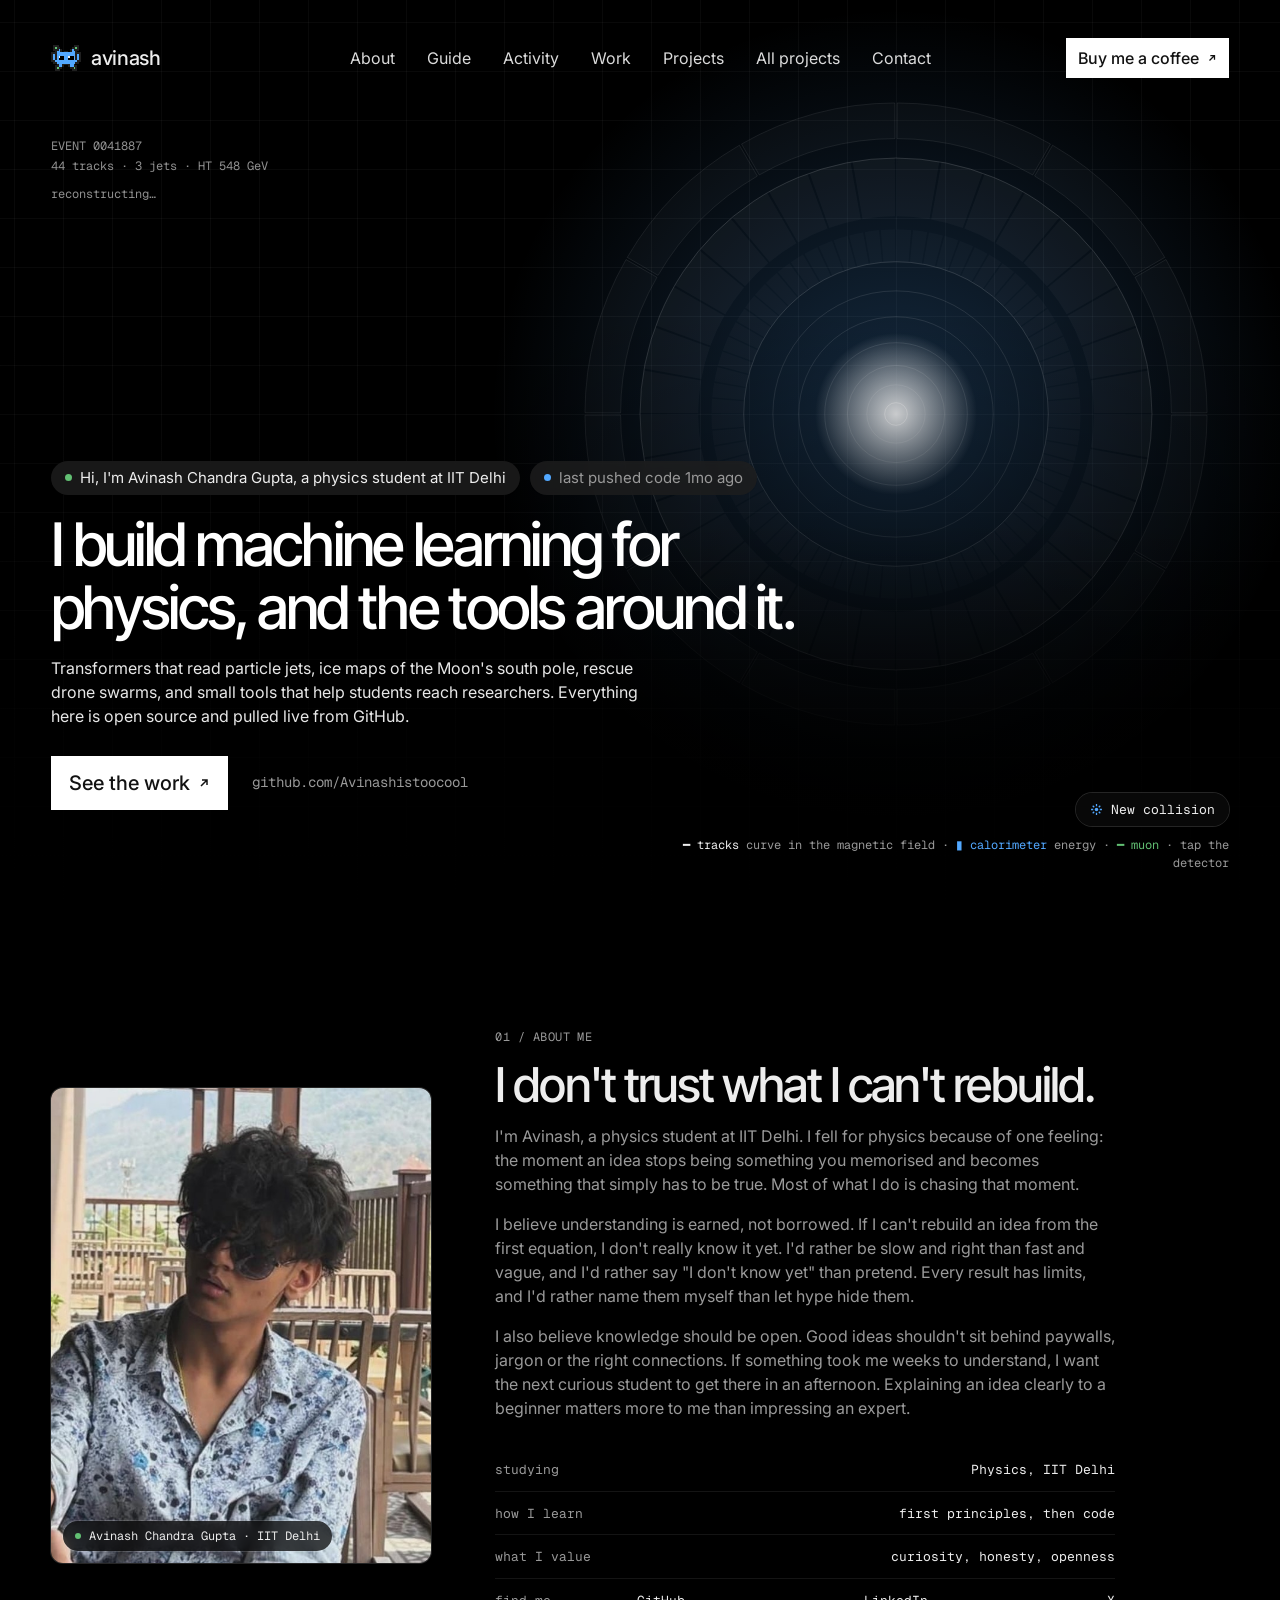
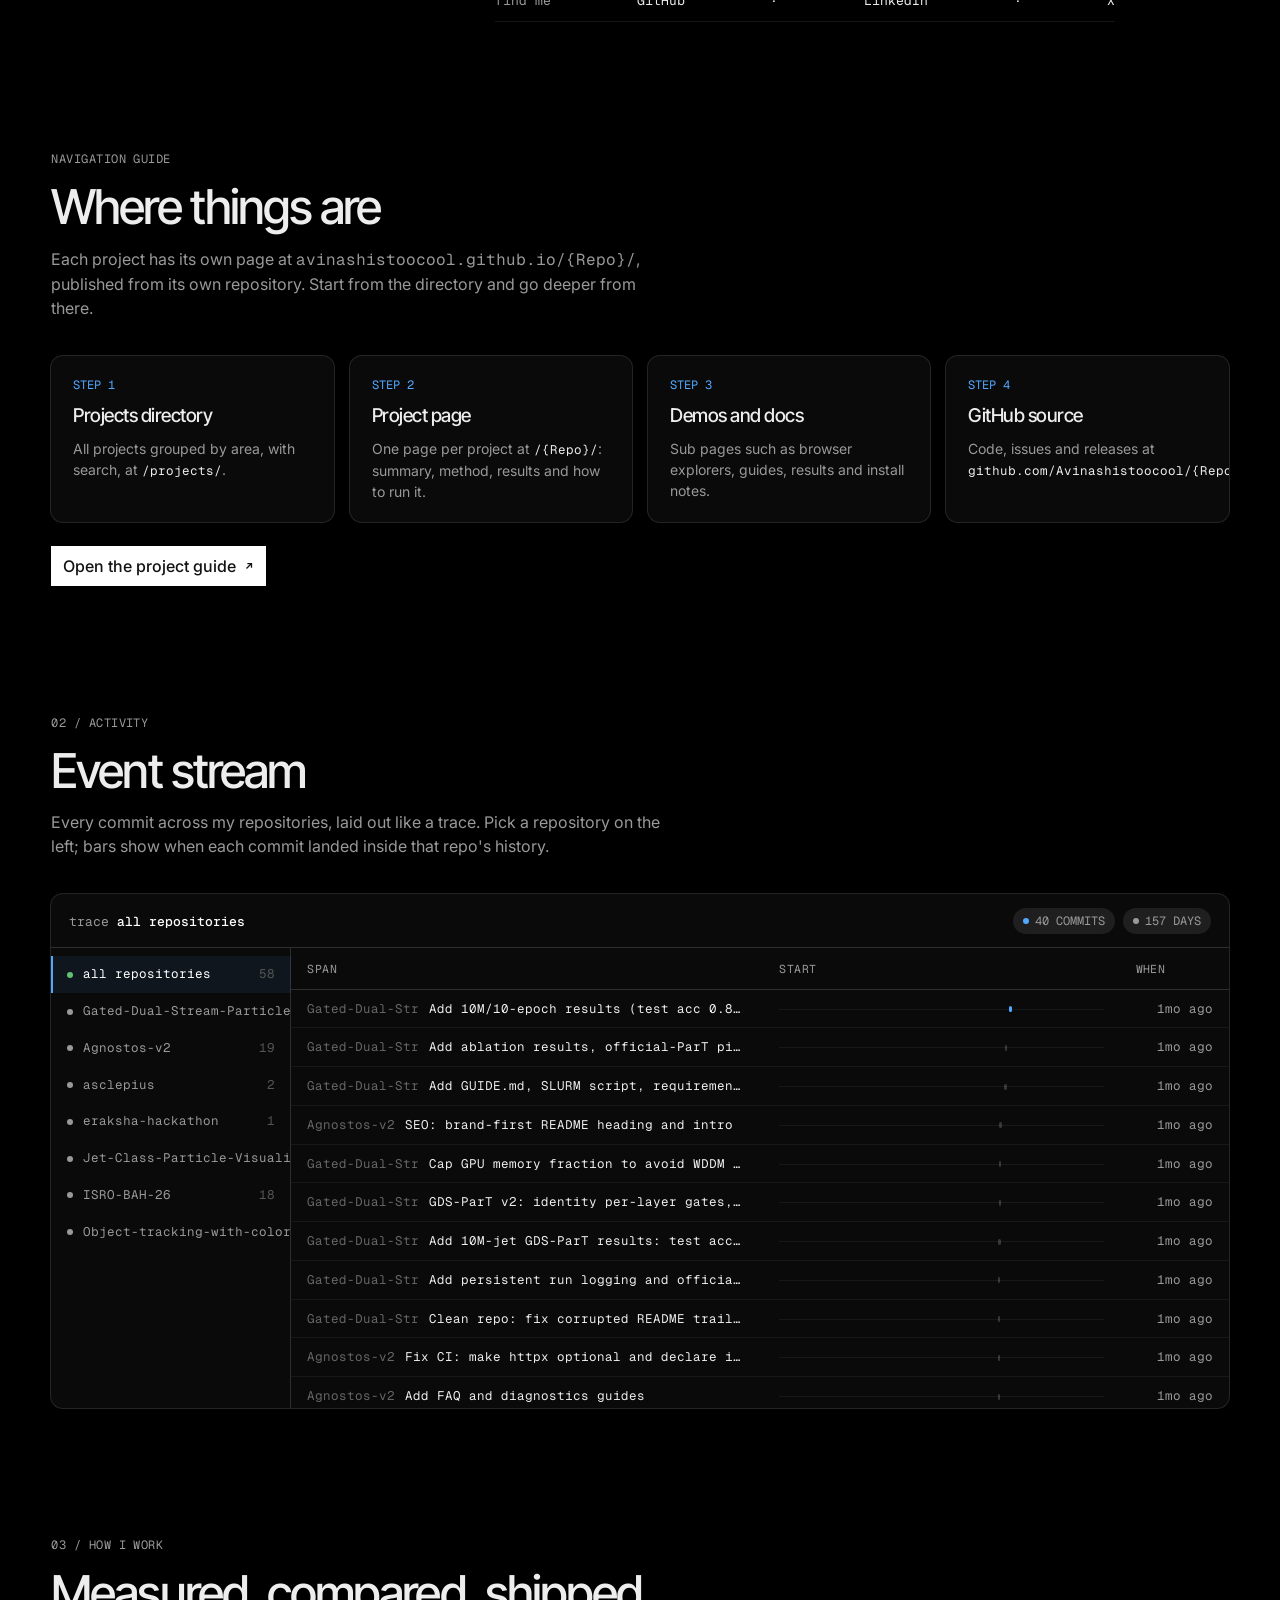
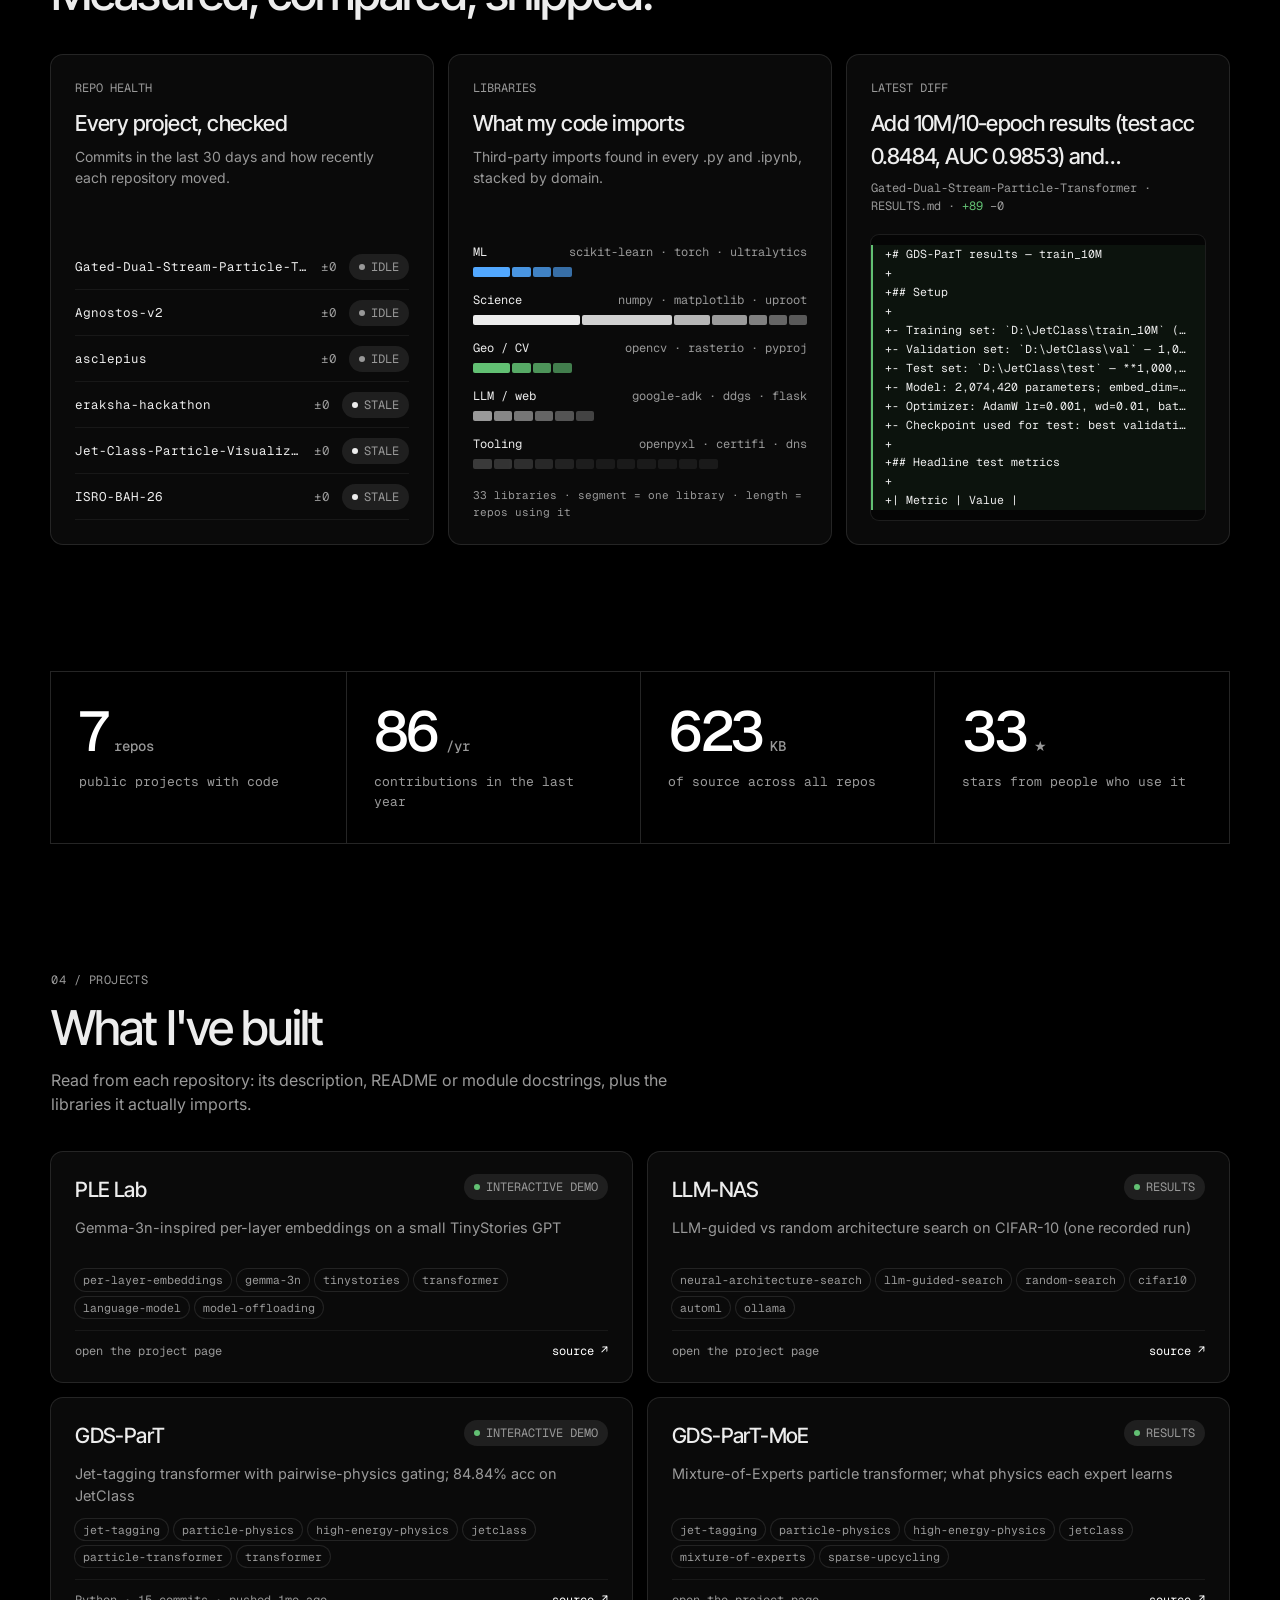
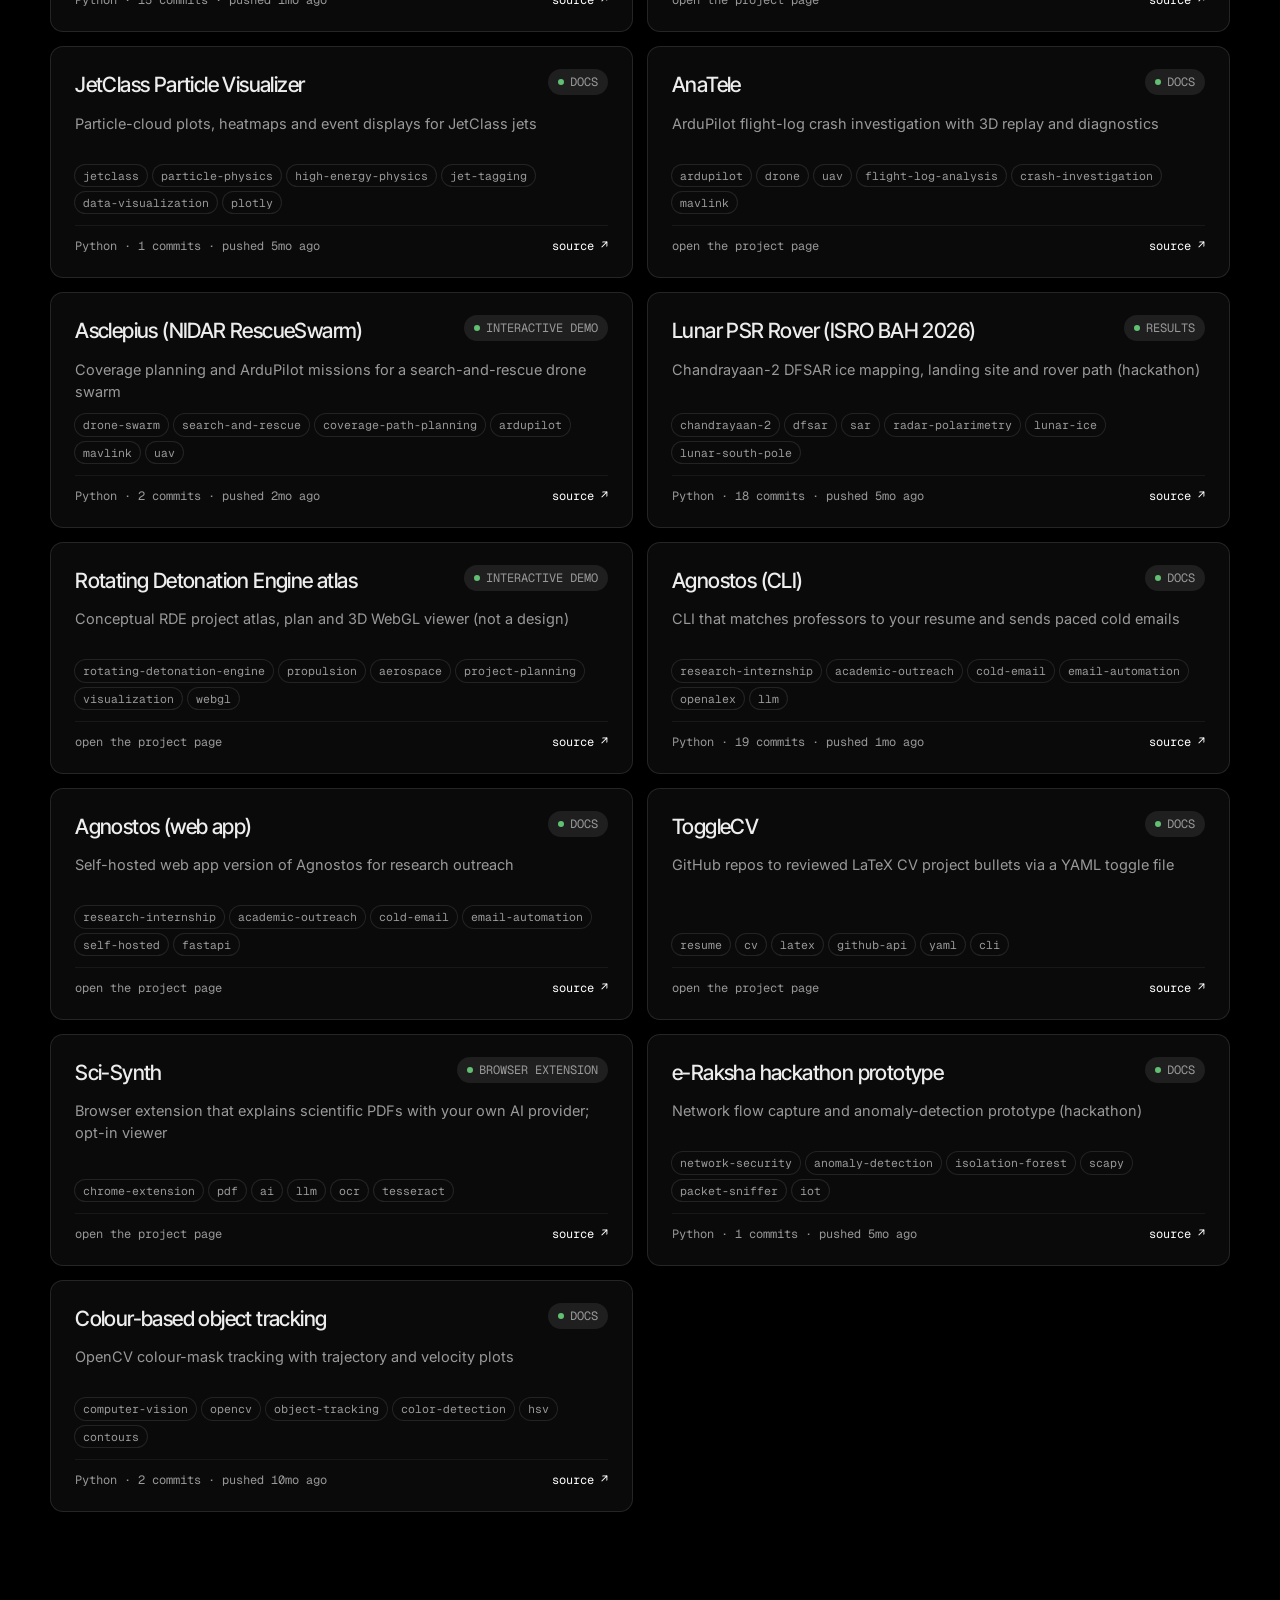
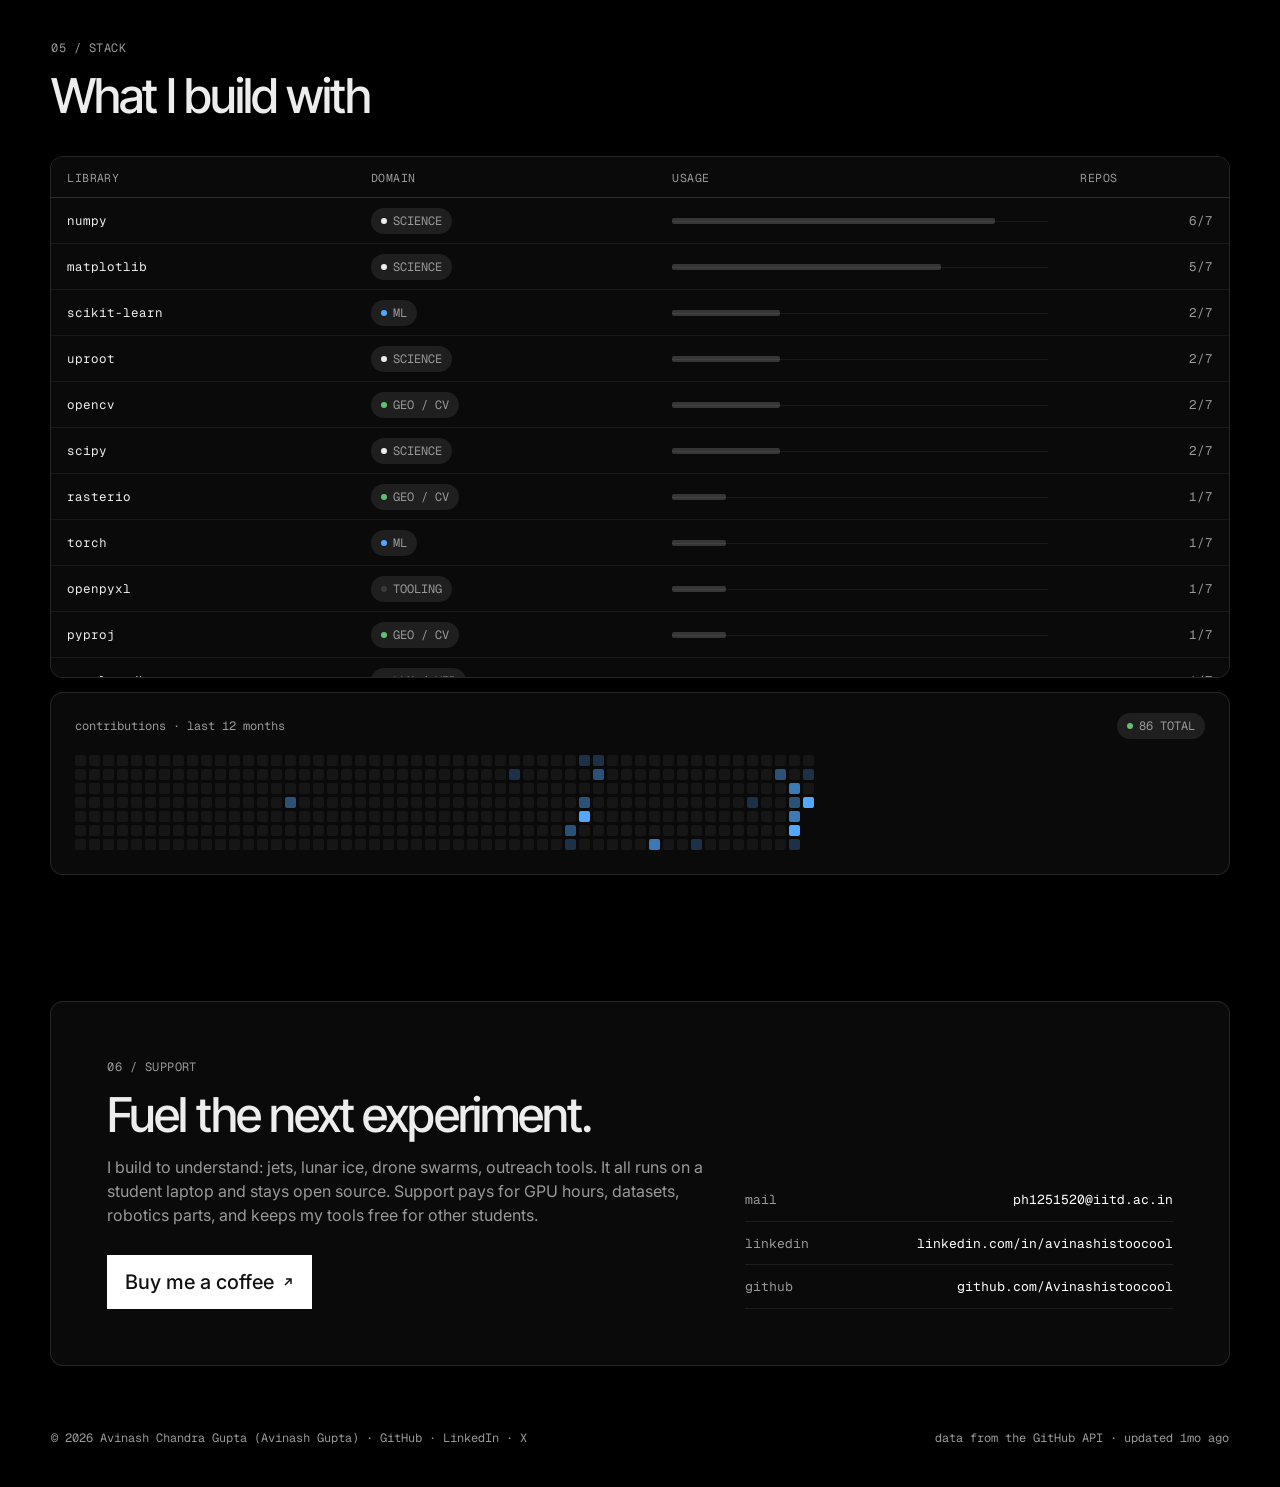
==== commit 3236c8d9: "Use avinash-chandra-gupta.jpg as the About portrait so one photo is indexed for name searches Co-aut" ====
--- a/index.html
+++ b/index.html
@@ -176,7 +176,7 @@
   <section class="section" id="about">
     <div class="about">
       <figure class="about-photo card">
-        <img src="assets/avinash-chandra-gupta-iit-delhi.jpg" alt="Avinash Chandra Gupta, physics student at IIT Delhi" title="Avinash Chandra Gupta" width="722" height="1008" decoding="async">
+        <img src="assets/avinash-chandra-gupta.jpg" alt="Avinash Chandra Gupta, physics student at IIT Delhi" title="Avinash Chandra Gupta" width="800" height="800" decoding="async">
         <figcaption class="mono"><i class="dot pass"></i>Avinash Chandra Gupta · IIT Delhi</figcaption>
       </figure>
       <div class="about-text">
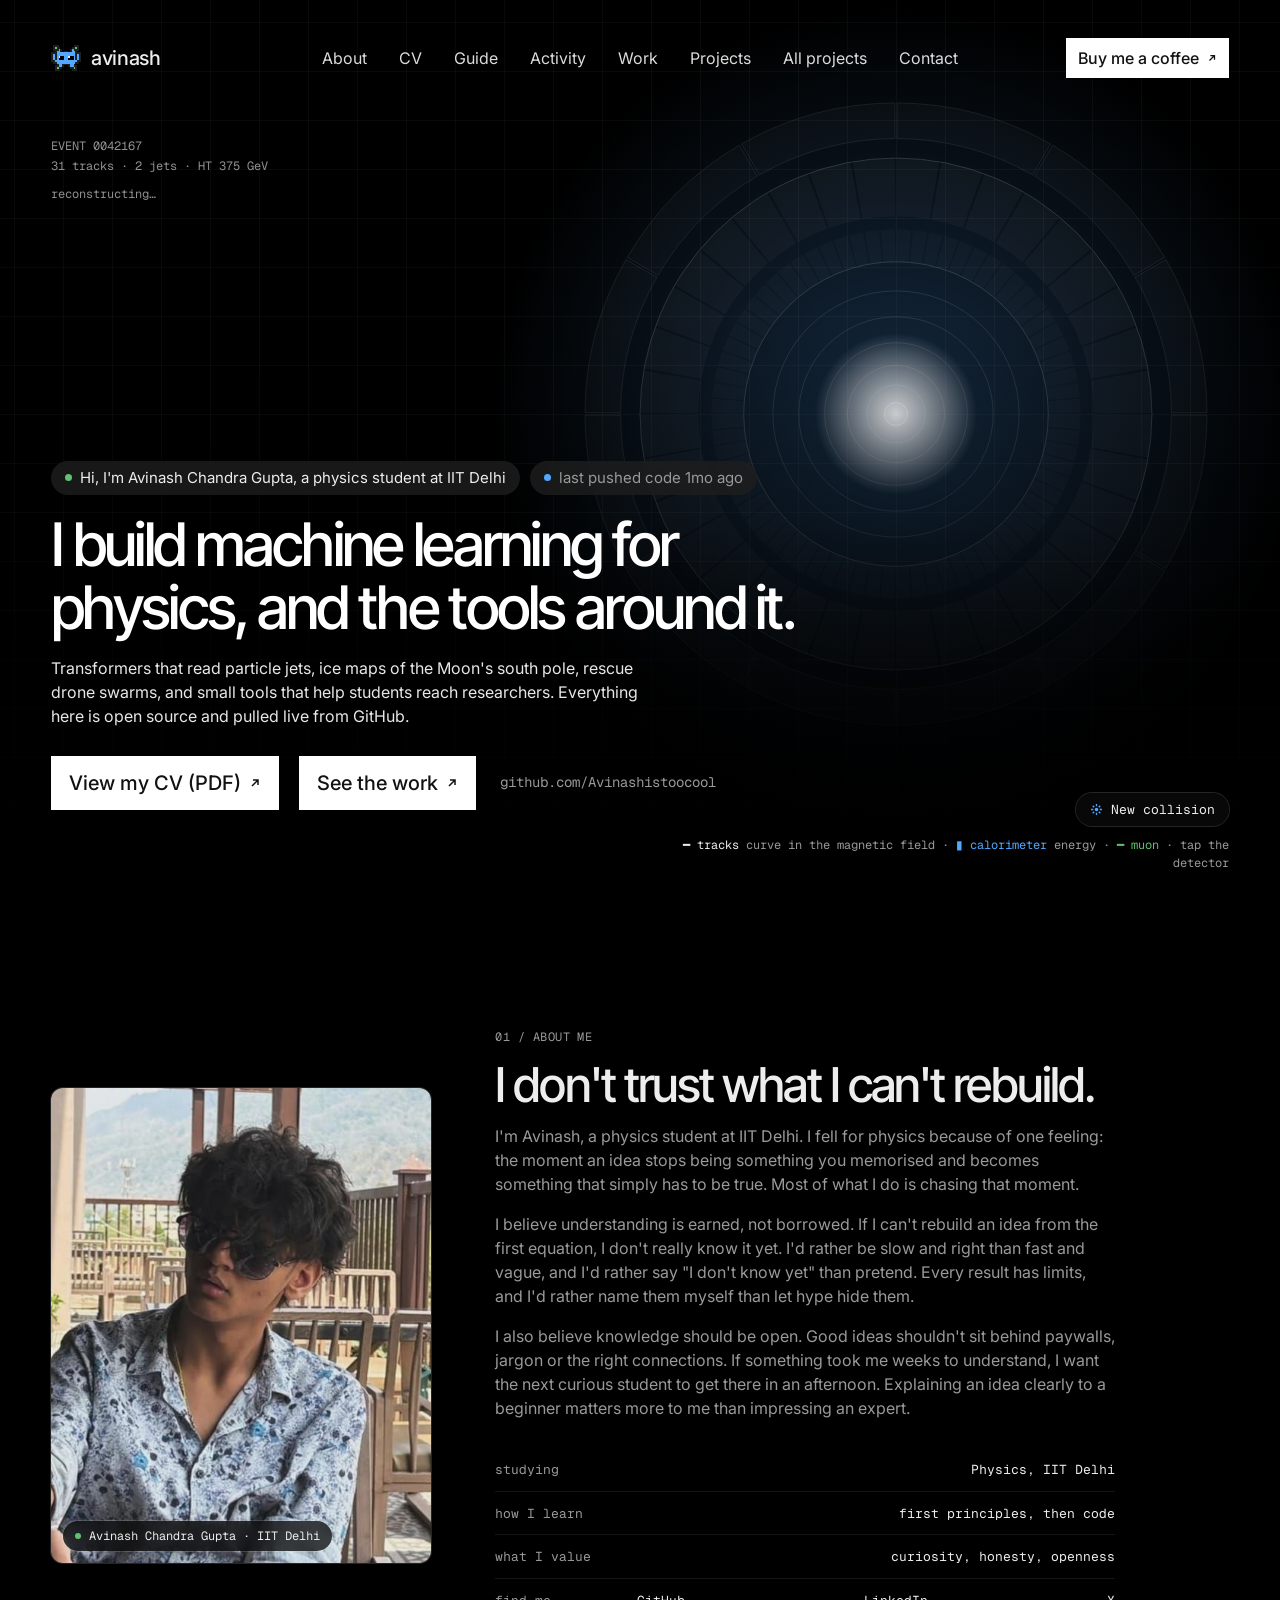
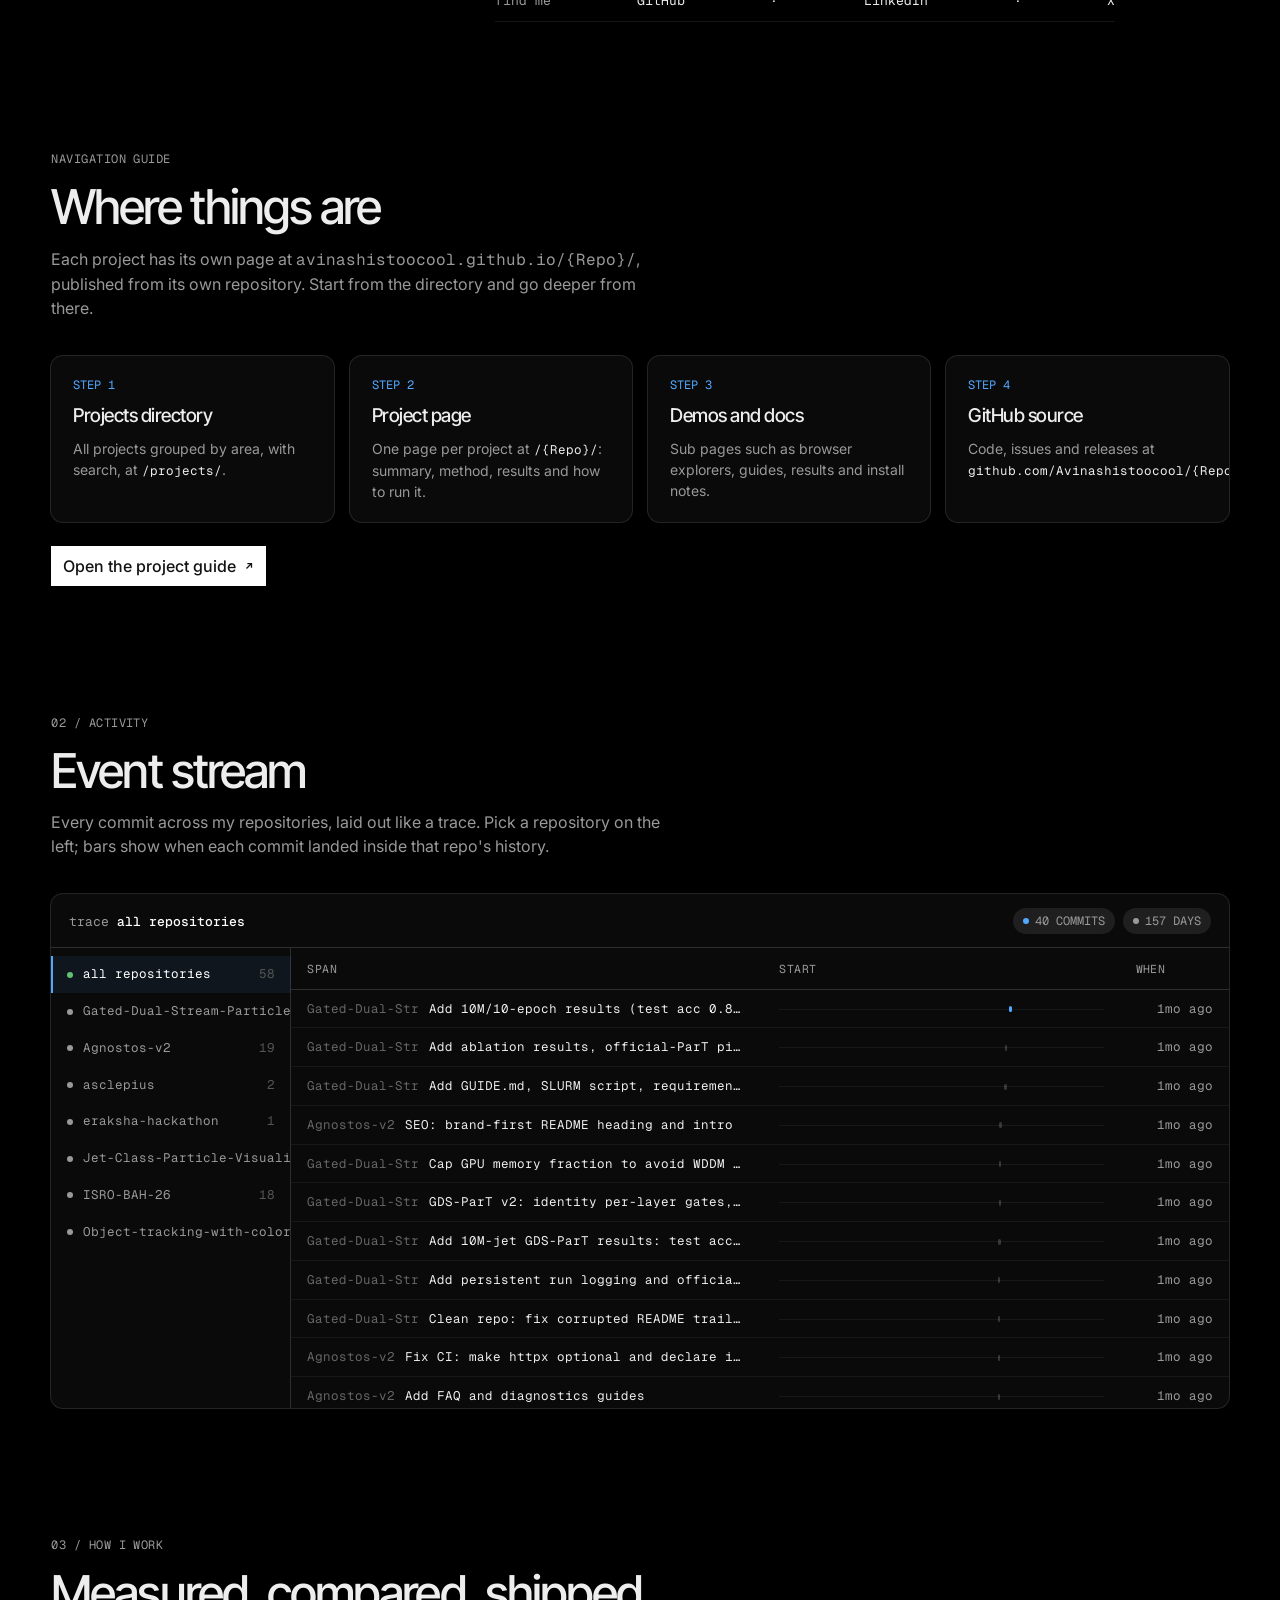
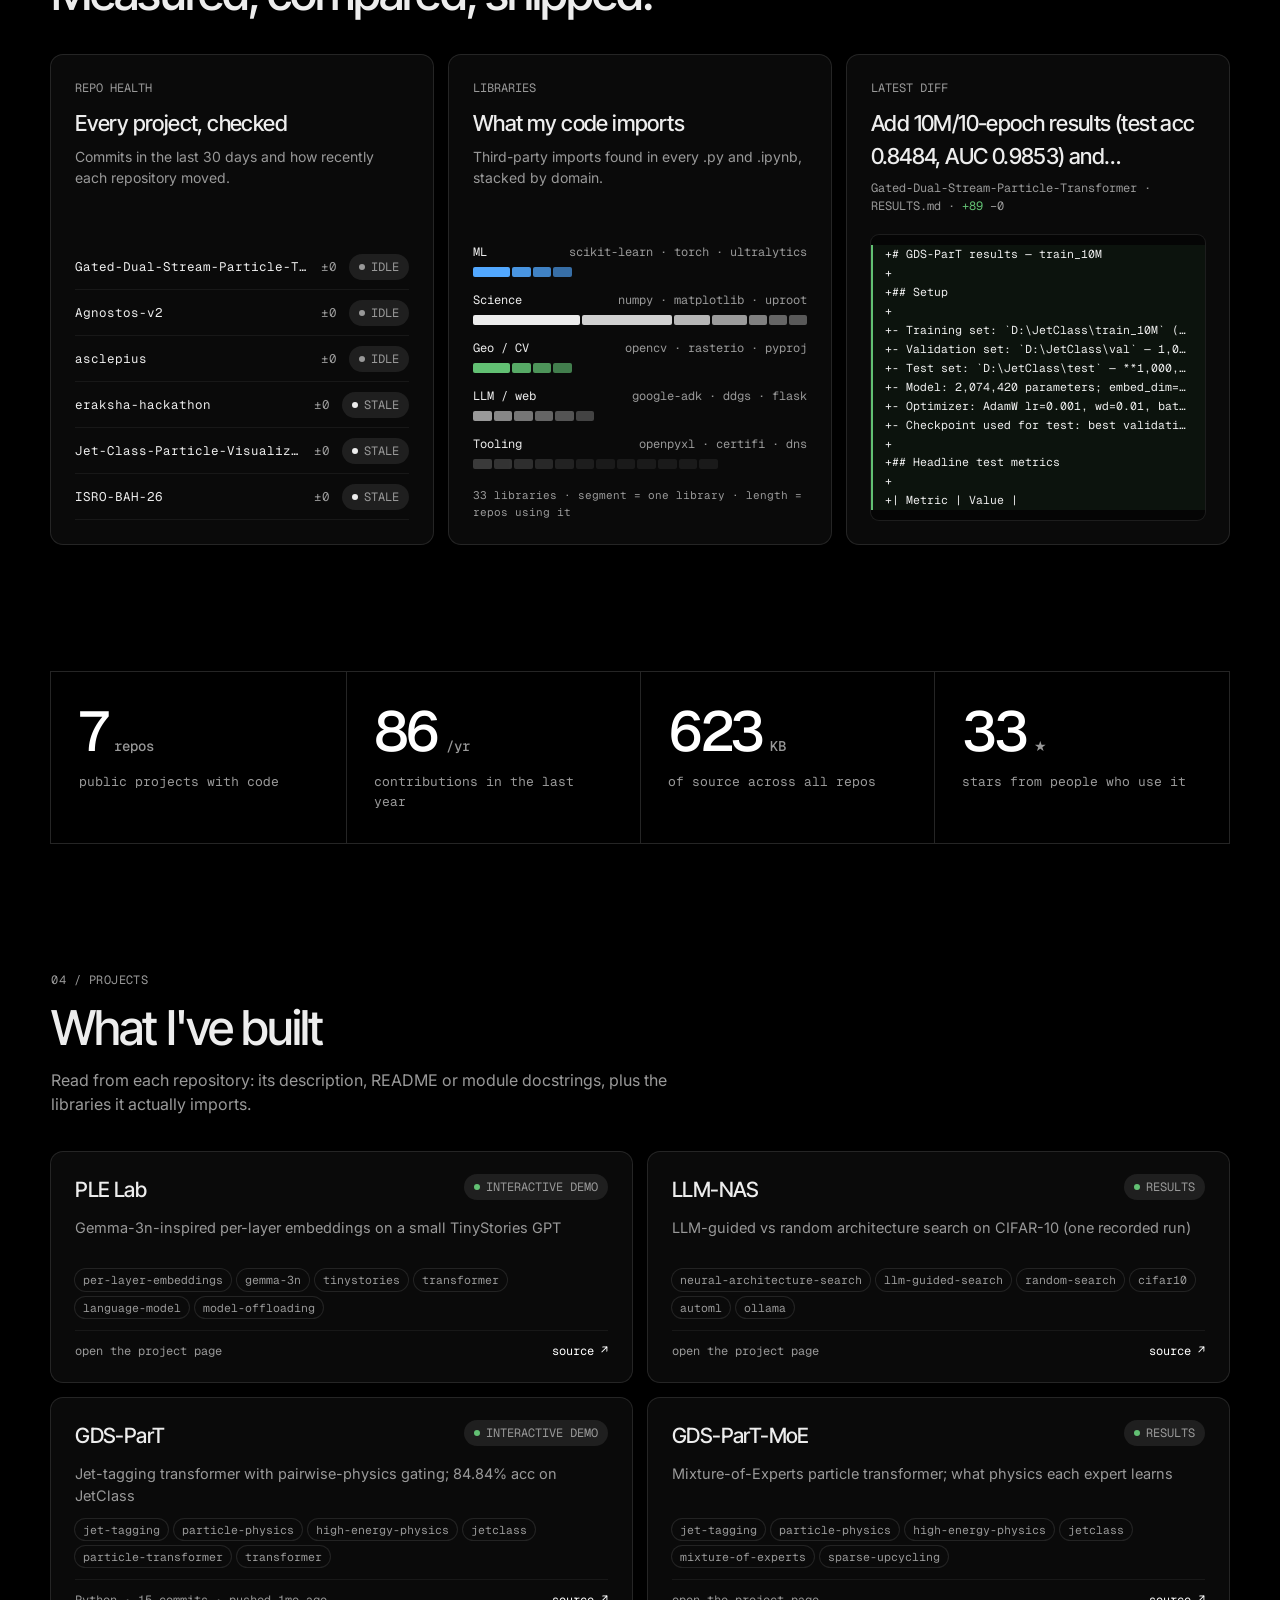
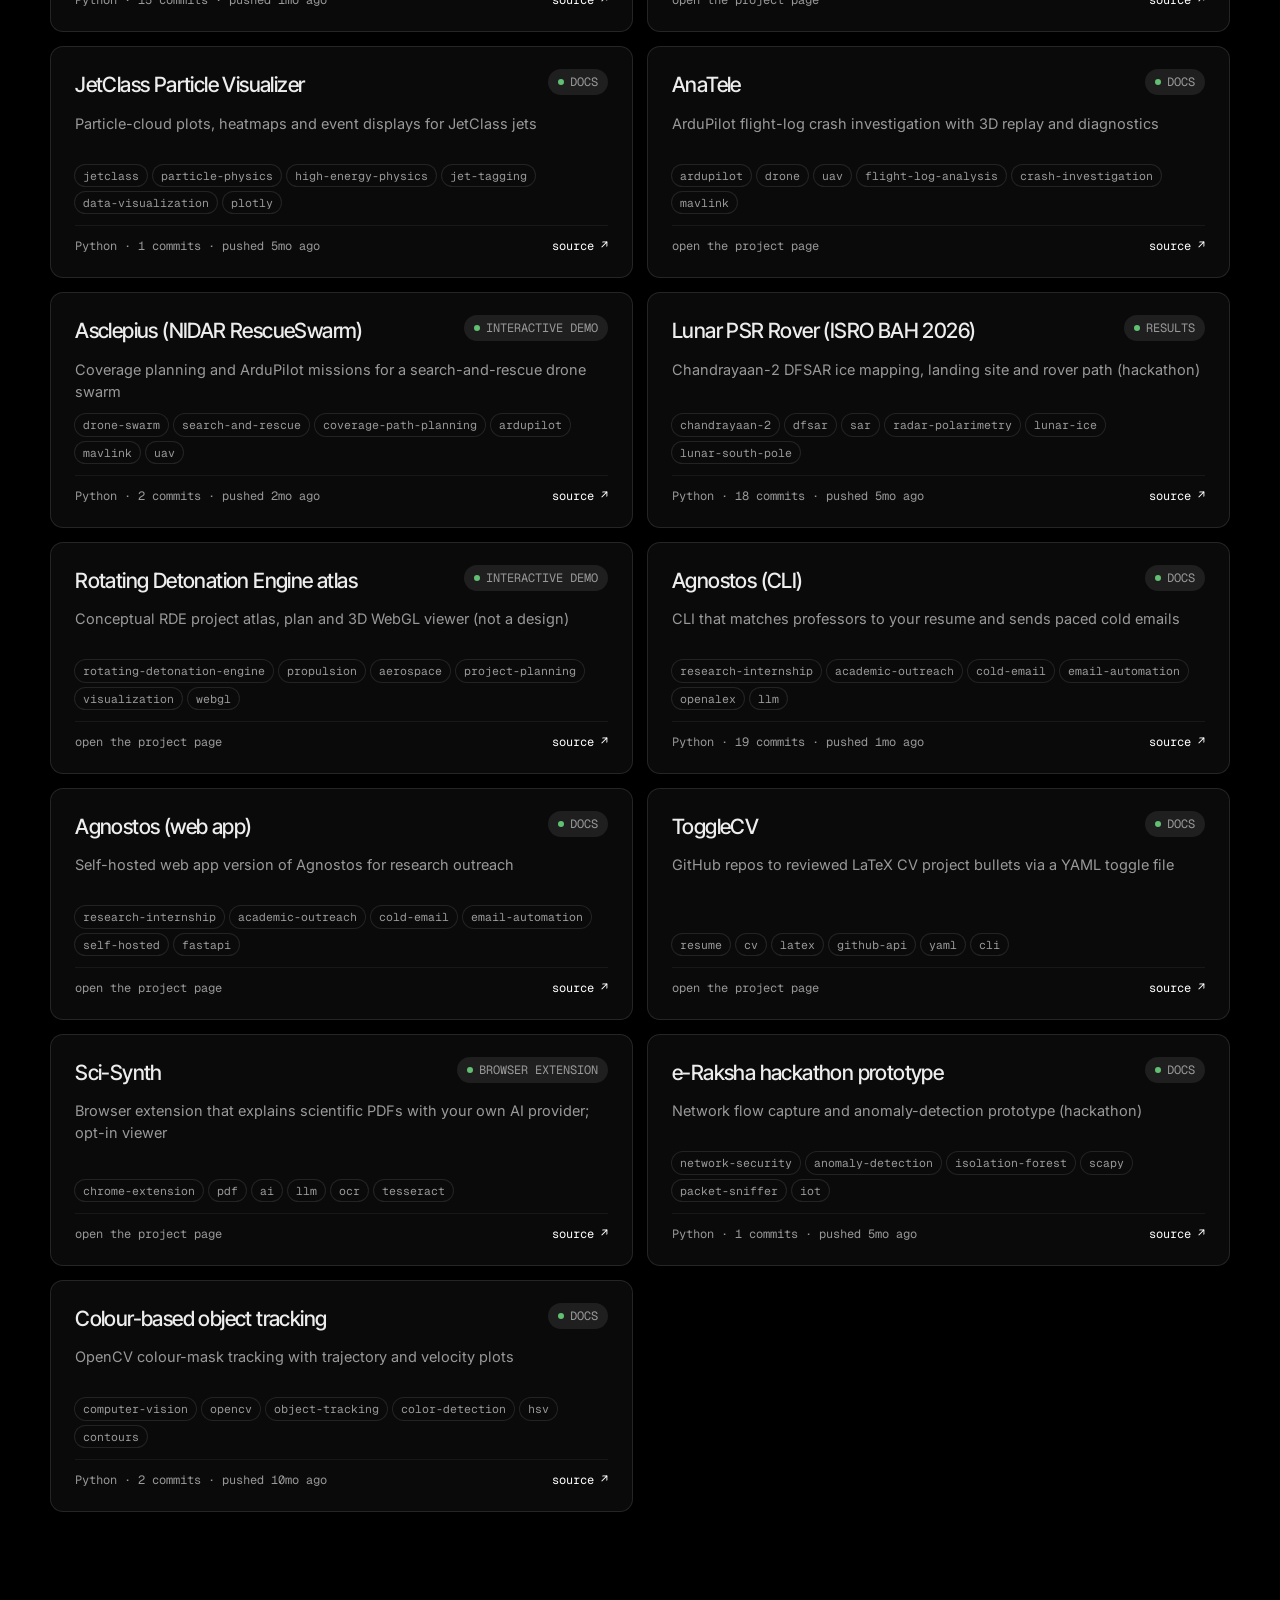
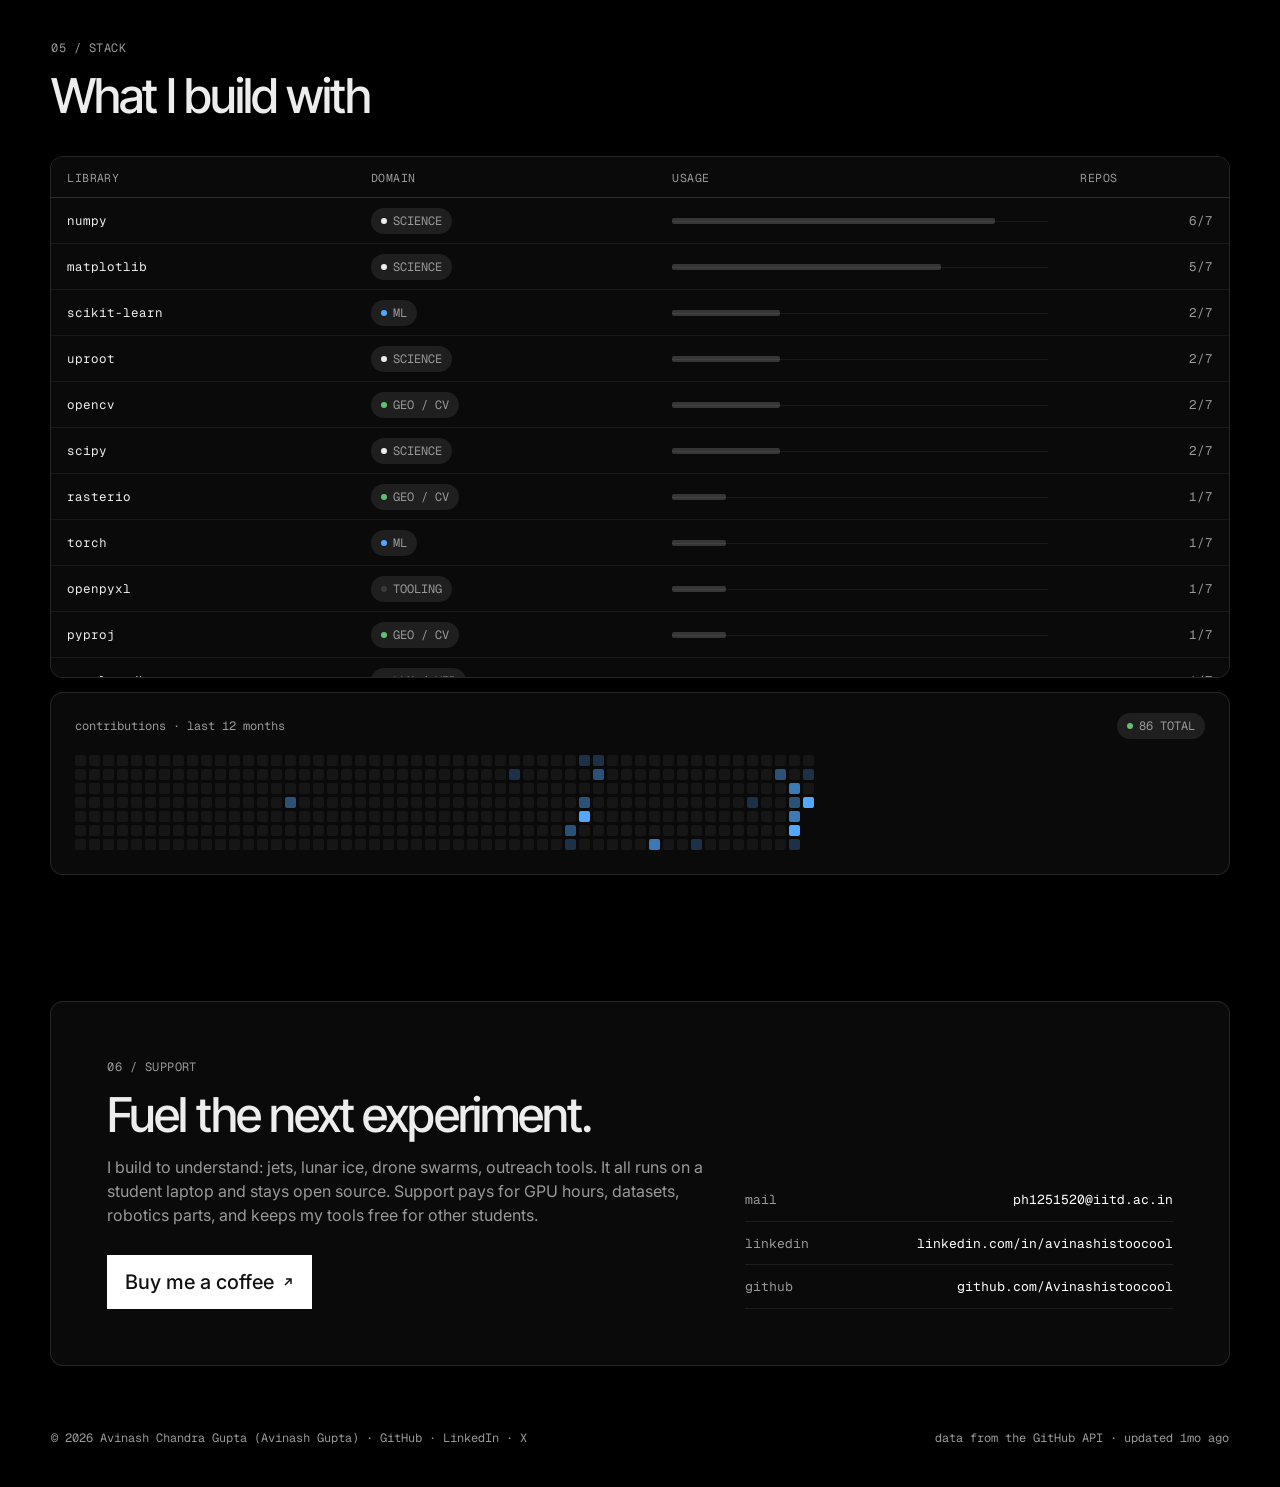
==== commit c6f70204: "Make CV easy to find on portfolio homepage Co-authored-by: Copilot App <223556219+Copilot@users.nore" ====
--- a/index.html
+++ b/index.html
@@ -121,6 +121,7 @@
   </a>
   <nav class="nav" id="nav" aria-label="Primary">
     <a href="#about">About</a>
+    <a href="assets/CV_msr-india-research.pdf">CV</a>
     <a href="#guide">Guide</a>
     <a href="#stream">Activity</a>
     <a href="#work">Work</a>
@@ -141,6 +142,7 @@
 <div class="mobile-menu" id="mobile-menu" hidden>
   <nav aria-label="Mobile">
     <a href="#about">About</a>
+    <a href="assets/CV_msr-india-research.pdf">CV</a>
     <a href="#guide">Guide</a>
     <a href="#stream">Activity</a>
     <a href="#work">Work</a>
@@ -166,6 +168,7 @@
       <p class="headline-fluid">I build machine learning for physics, and the tools around it.</p>
       <p class="hero-sub" id="hero-sub">Transformers that read particle jets, ice maps of the Moon's south pole, rescue drone swarms, and small tools that help students reach researchers. Everything here is open source and pulled live from GitHub.</p>
       <div class="hero-ctas">
+        <a class="btn-square btn-lg" href="assets/CV_msr-india-research.pdf">View my CV (PDF) <svg class="arrow" viewBox="0 0 12 12" aria-hidden="true"><path d="M3 9L9 3M4 3h5v5" fill="none" stroke="currentColor" stroke-width="1.5"/></svg></a>
         <a class="btn-square btn-lg" href="#projects">See the work <svg class="arrow" viewBox="0 0 12 12" aria-hidden="true"><path d="M3 9L9 3M4 3h5v5" fill="none" stroke="currentColor" stroke-width="1.5"/></svg></a>
         <a class="btn-ghost" href="https://github.com/Avinashistoocool" target="_blank" rel="noopener">github.com/Avinashistoocool</a>
       </div>
--- a/styles.css
+++ b/styles.css
@@ -355,7 +355,14 @@
 .footer { display: flex; justify-content: space-between; gap: 16px; flex-wrap: wrap; padding: 64px var(--pad) 40px; max-width: 1280px; margin: 0 auto; font-size: 12px; color: var(--muted); }
 
 /* ---------- responsive ---------- */
+@media (max-width: 1200px) {
+  .nav { gap: 24px; }
+}
 @media (max-width: 1024px) {
+  .site-header { grid-template-columns: 1fr auto; top: 22px; }
+  .nav { display: none; }
+  .menu-btn { display: block; }
+  .header-right .btn-square { display: none; }
   .bento { grid-template-columns: 1fr 1fr; }
   .bento .card:last-child { grid-column: 1 / -1; }
   .metrics { grid-template-columns: repeat(2, 1fr); }
@@ -367,10 +374,6 @@
   .hero-caption .legend-line { display: none; }
 }
 @media (max-width: 820px) {
-  .site-header { grid-template-columns: 1fr auto; top: 22px; }
-  .nav { display: none; }
-  .menu-btn { display: block; }
-  .header-right .btn-square { display: none; }
   .stream-body { grid-template-columns: 1fr; }
   .stream-list { display: flex; overflow-x: auto; max-height: none; box-shadow: inset 0 -1px 0 var(--ring); padding: 0; }
   .stream-list button { width: auto; flex: none; padding: 12px 14px; }
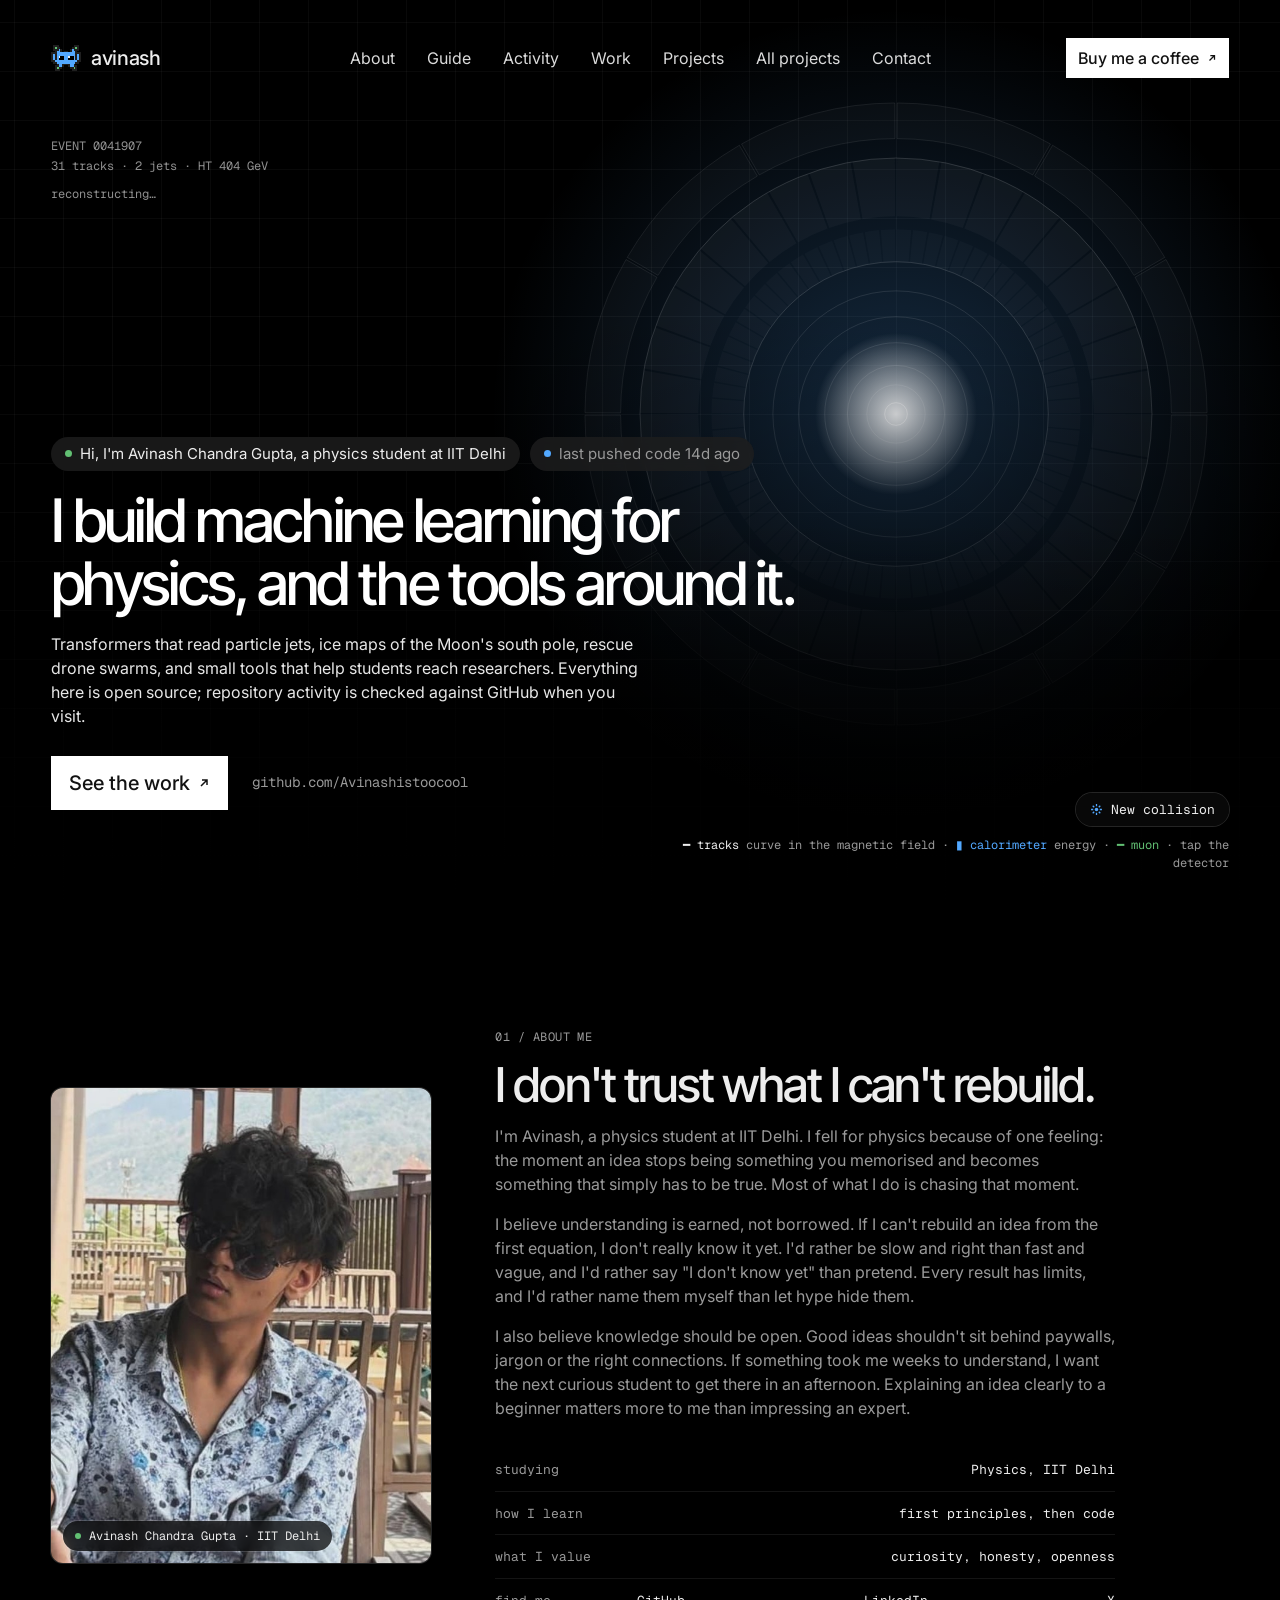
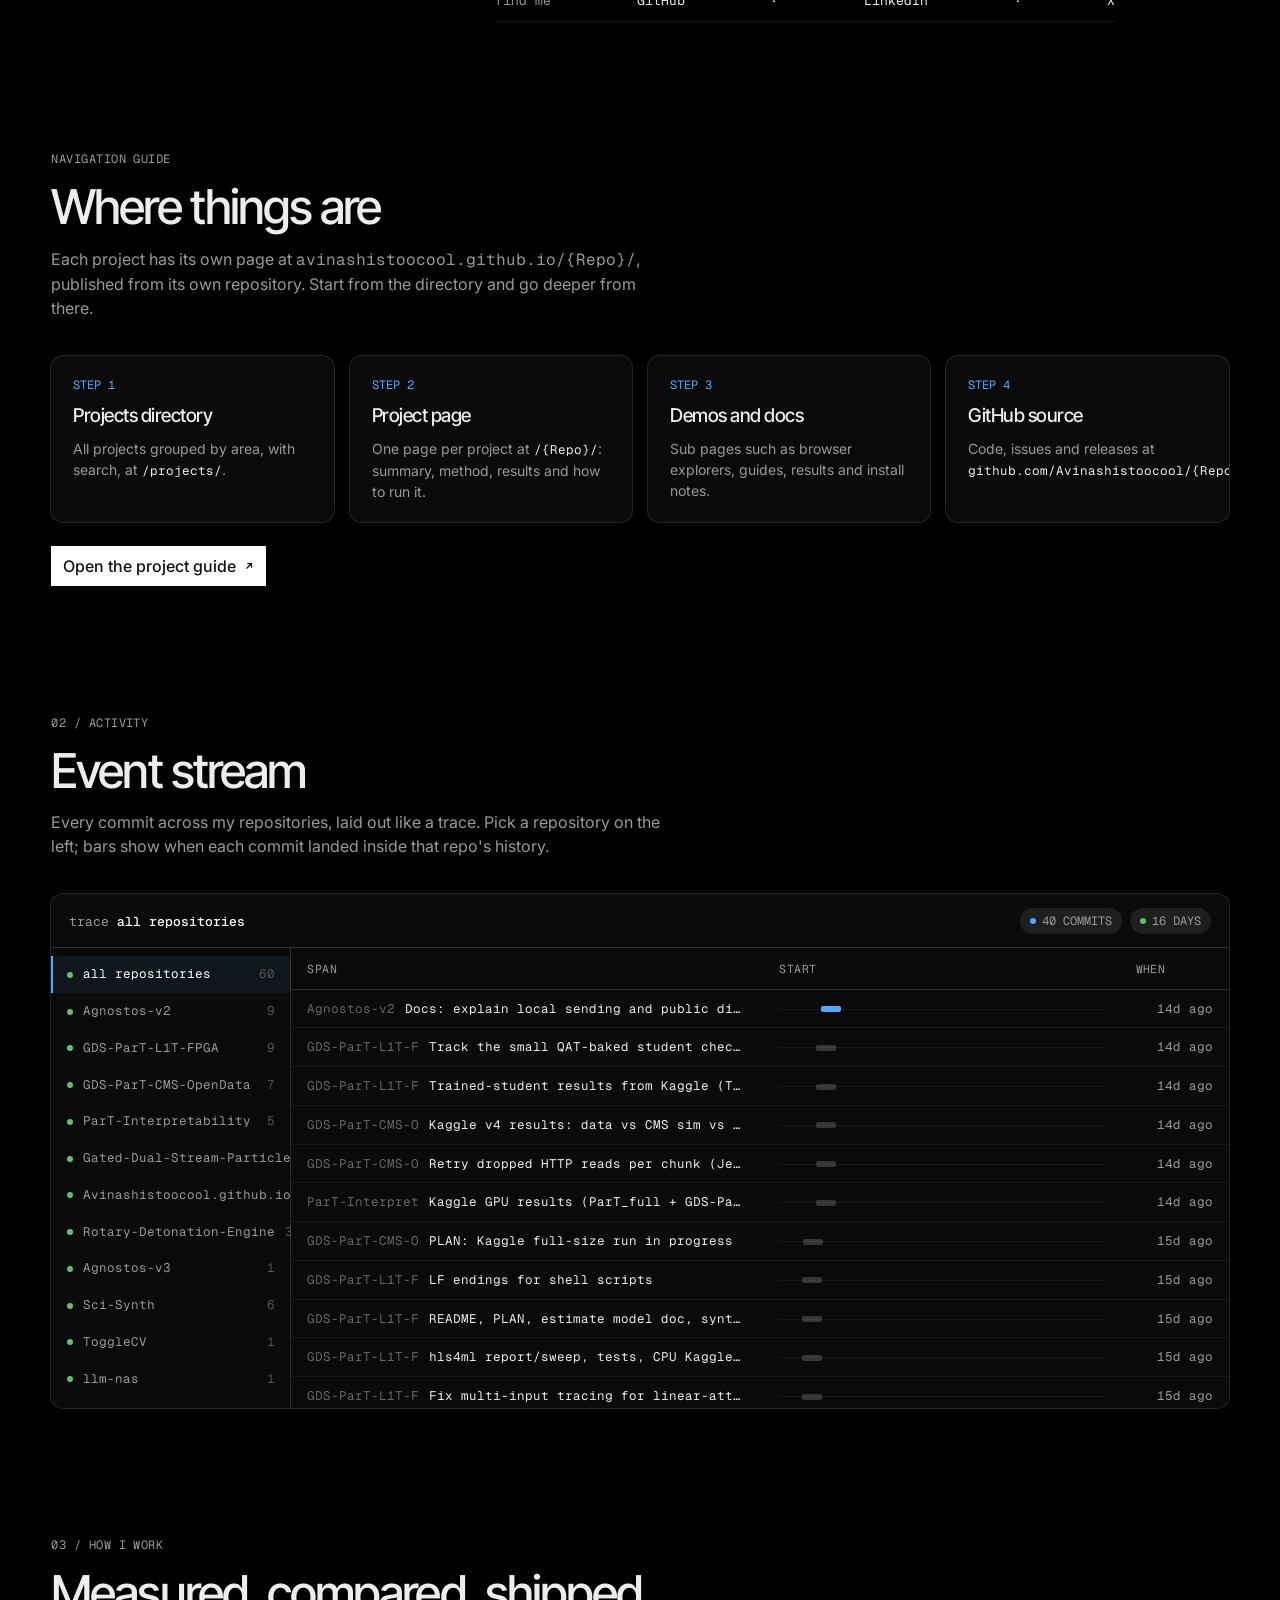
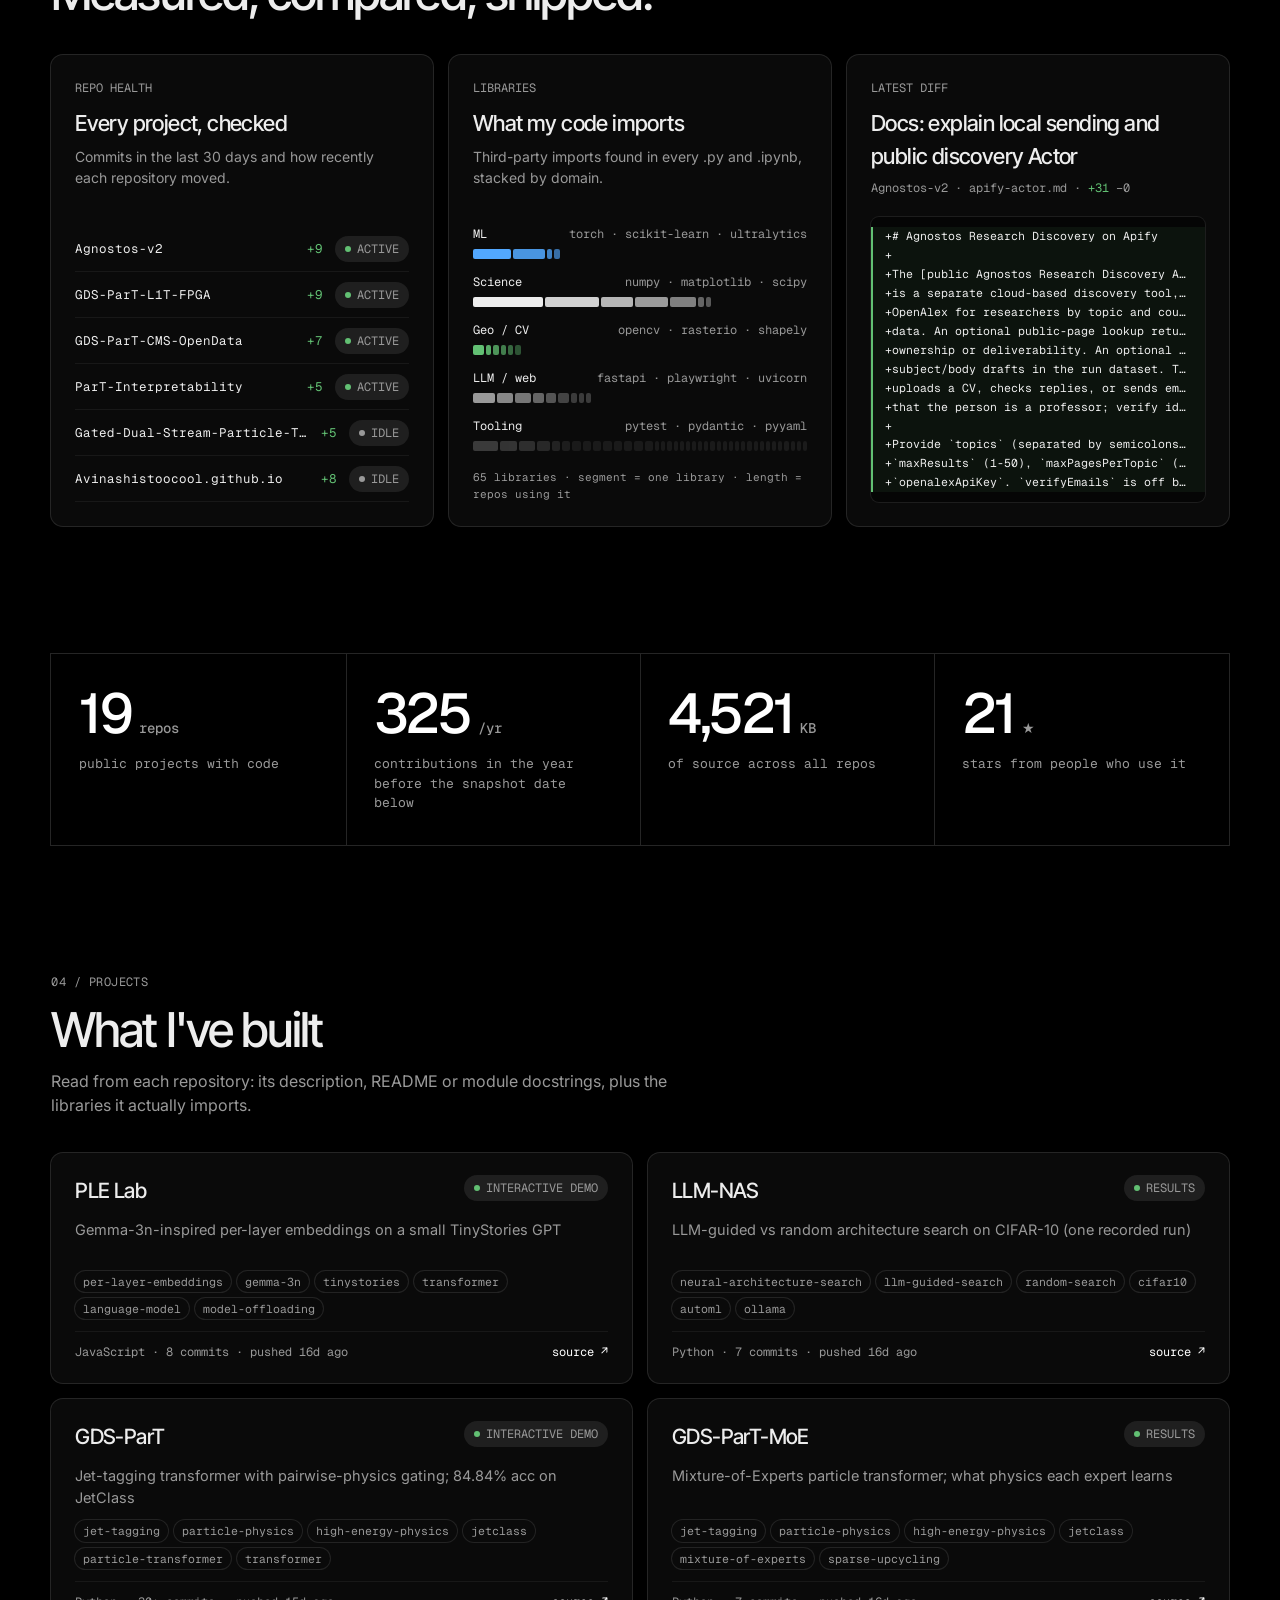
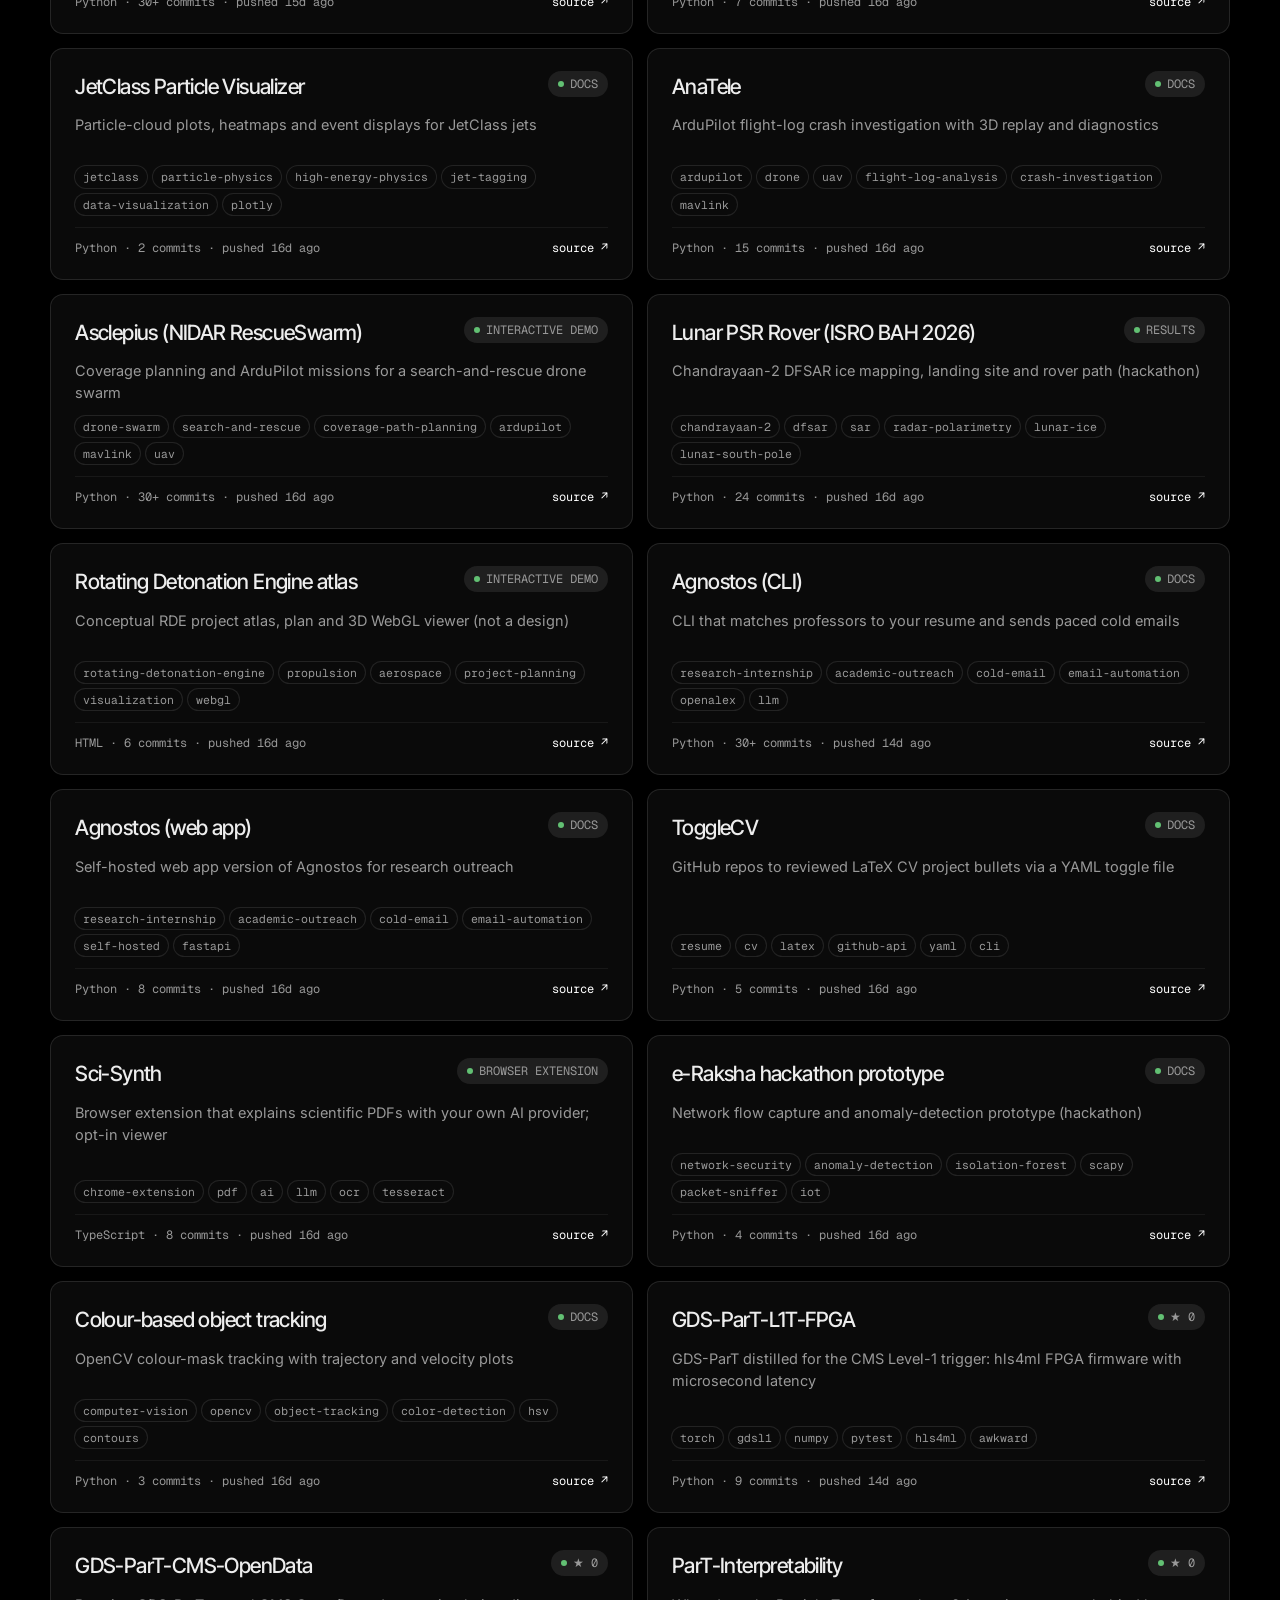
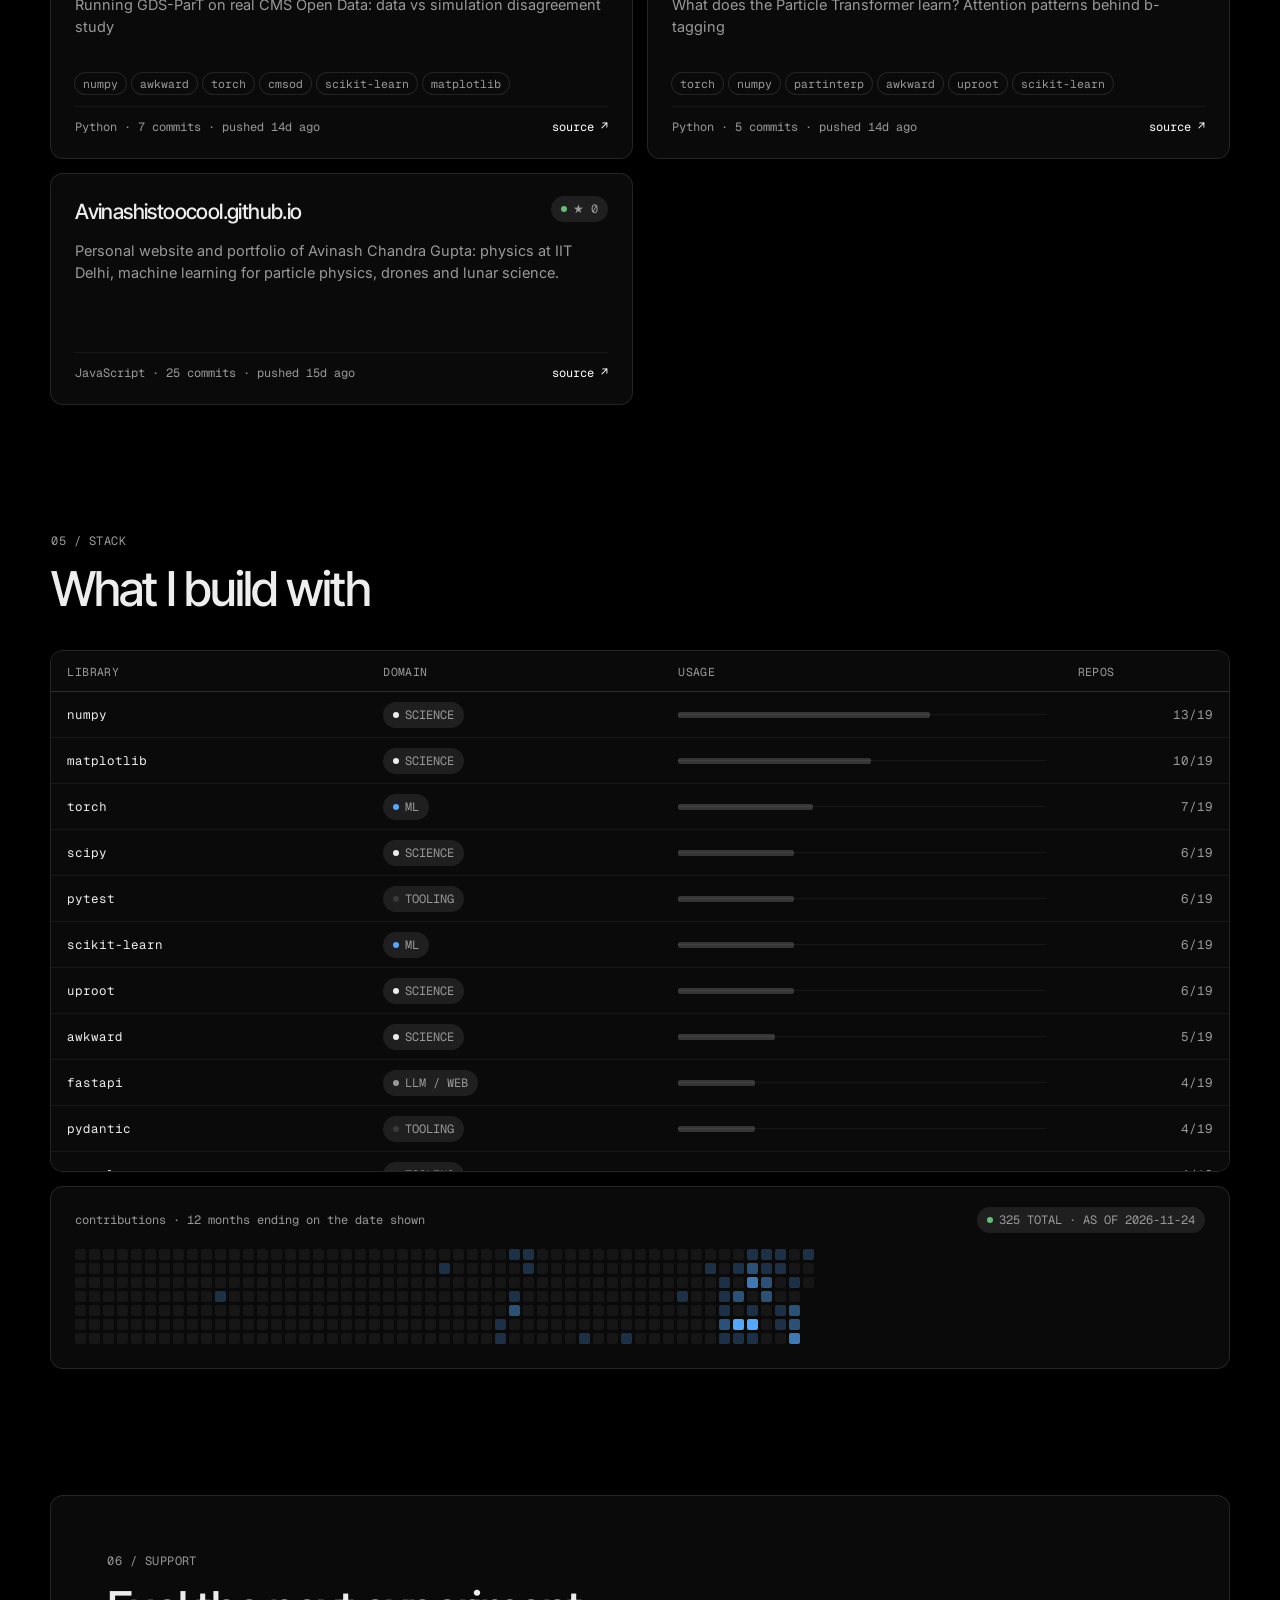
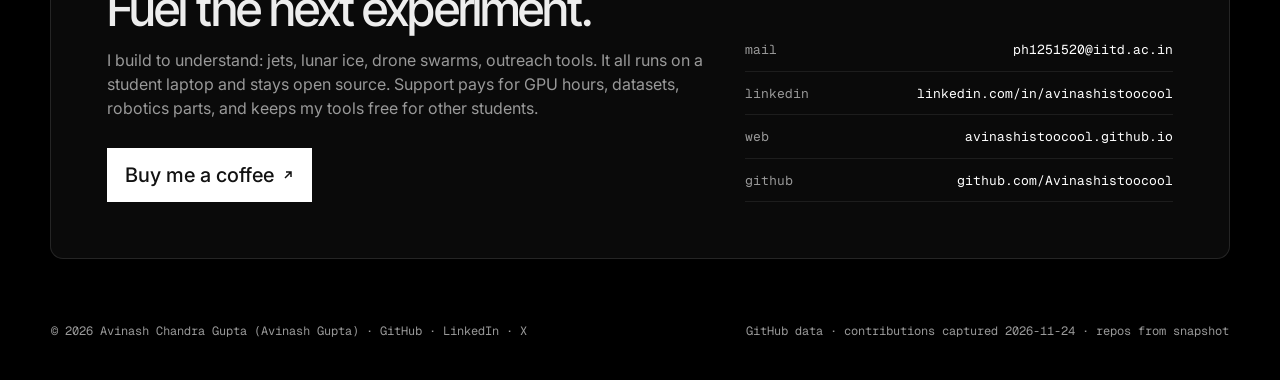
==== commit 1247fa1c: "Refresh public GitHub snapshot and label contribution freshness Co-authored-by: Copilot App <2235562" ====
--- a/index.html
+++ b/index.html
@@ -121,7 +121,6 @@
   </a>
   <nav class="nav" id="nav" aria-label="Primary">
     <a href="#about">About</a>
-    <a href="assets/CV_msr-india-research.pdf">CV</a>
     <a href="#guide">Guide</a>
     <a href="#stream">Activity</a>
     <a href="#work">Work</a>
@@ -142,7 +141,6 @@
 <div class="mobile-menu" id="mobile-menu" hidden>
   <nav aria-label="Mobile">
     <a href="#about">About</a>
-    <a href="assets/CV_msr-india-research.pdf">CV</a>
     <a href="#guide">Guide</a>
     <a href="#stream">Activity</a>
     <a href="#work">Work</a>
@@ -166,9 +164,8 @@
         <span class="hello-tag soft"><i class="dot active"></i><span id="hero-last">pushing code lately</span></span>
       </div>
       <p class="headline-fluid">I build machine learning for physics, and the tools around it.</p>
-      <p class="hero-sub" id="hero-sub">Transformers that read particle jets, ice maps of the Moon's south pole, rescue drone swarms, and small tools that help students reach researchers. Everything here is open source and pulled live from GitHub.</p>
+      <p class="hero-sub" id="hero-sub">Transformers that read particle jets, ice maps of the Moon's south pole, rescue drone swarms, and small tools that help students reach researchers. Everything here is open source; repository activity is checked against GitHub when you visit.</p>
       <div class="hero-ctas">
-        <a class="btn-square btn-lg" href="assets/CV_msr-india-research.pdf">View my CV (PDF) <svg class="arrow" viewBox="0 0 12 12" aria-hidden="true"><path d="M3 9L9 3M4 3h5v5" fill="none" stroke="currentColor" stroke-width="1.5"/></svg></a>
         <a class="btn-square btn-lg" href="#projects">See the work <svg class="arrow" viewBox="0 0 12 12" aria-hidden="true"><path d="M3 9L9 3M4 3h5v5" fill="none" stroke="currentColor" stroke-width="1.5"/></svg></a>
         <a class="btn-ghost" href="https://github.com/Avinashistoocool" target="_blank" rel="noopener">github.com/Avinashistoocool</a>
       </div>
@@ -272,7 +269,7 @@
   <section class="section">
     <div class="metrics" id="metrics">
       <div class="metric"><div class="num"><span data-k="projects">—</span><span class="unit mono">repos</span></div><p class="mono">public projects with code</p></div>
-      <div class="metric"><div class="num"><span data-k="contrib">—</span><span class="unit mono">/yr</span></div><p class="mono">contributions in the last year</p></div>
+      <div class="metric"><div class="num"><span data-k="contrib">—</span><span class="unit mono">/yr</span></div><p class="mono">contributions in the year before the snapshot date below</p></div>
       <div class="metric"><div class="num"><span data-k="kb">—</span><span class="unit mono">KB</span></div><p class="mono">of source across all repos</p></div>
       <div class="metric"><div class="num"><span data-k="stars">—</span><span class="unit mono">★</span></div><p class="mono">stars from people who use it</p></div>
     </div>
@@ -315,7 +312,7 @@
       </table>
     </div>
     <div class="contrib card" id="contrib">
-      <div class="contrib-head"><span class="mono">contributions · last 12 months</span><span class="v-chip" id="contrib-chip"><i class="dot pass"></i>—</span></div>
+      <div class="contrib-head"><span class="mono">contributions · 12 months ending on the date shown</span><span class="v-chip" id="contrib-chip"><i class="dot pass"></i>—</span></div>
       <div class="contrib-grid" id="contrib-grid"></div>
     </div>
   </section>
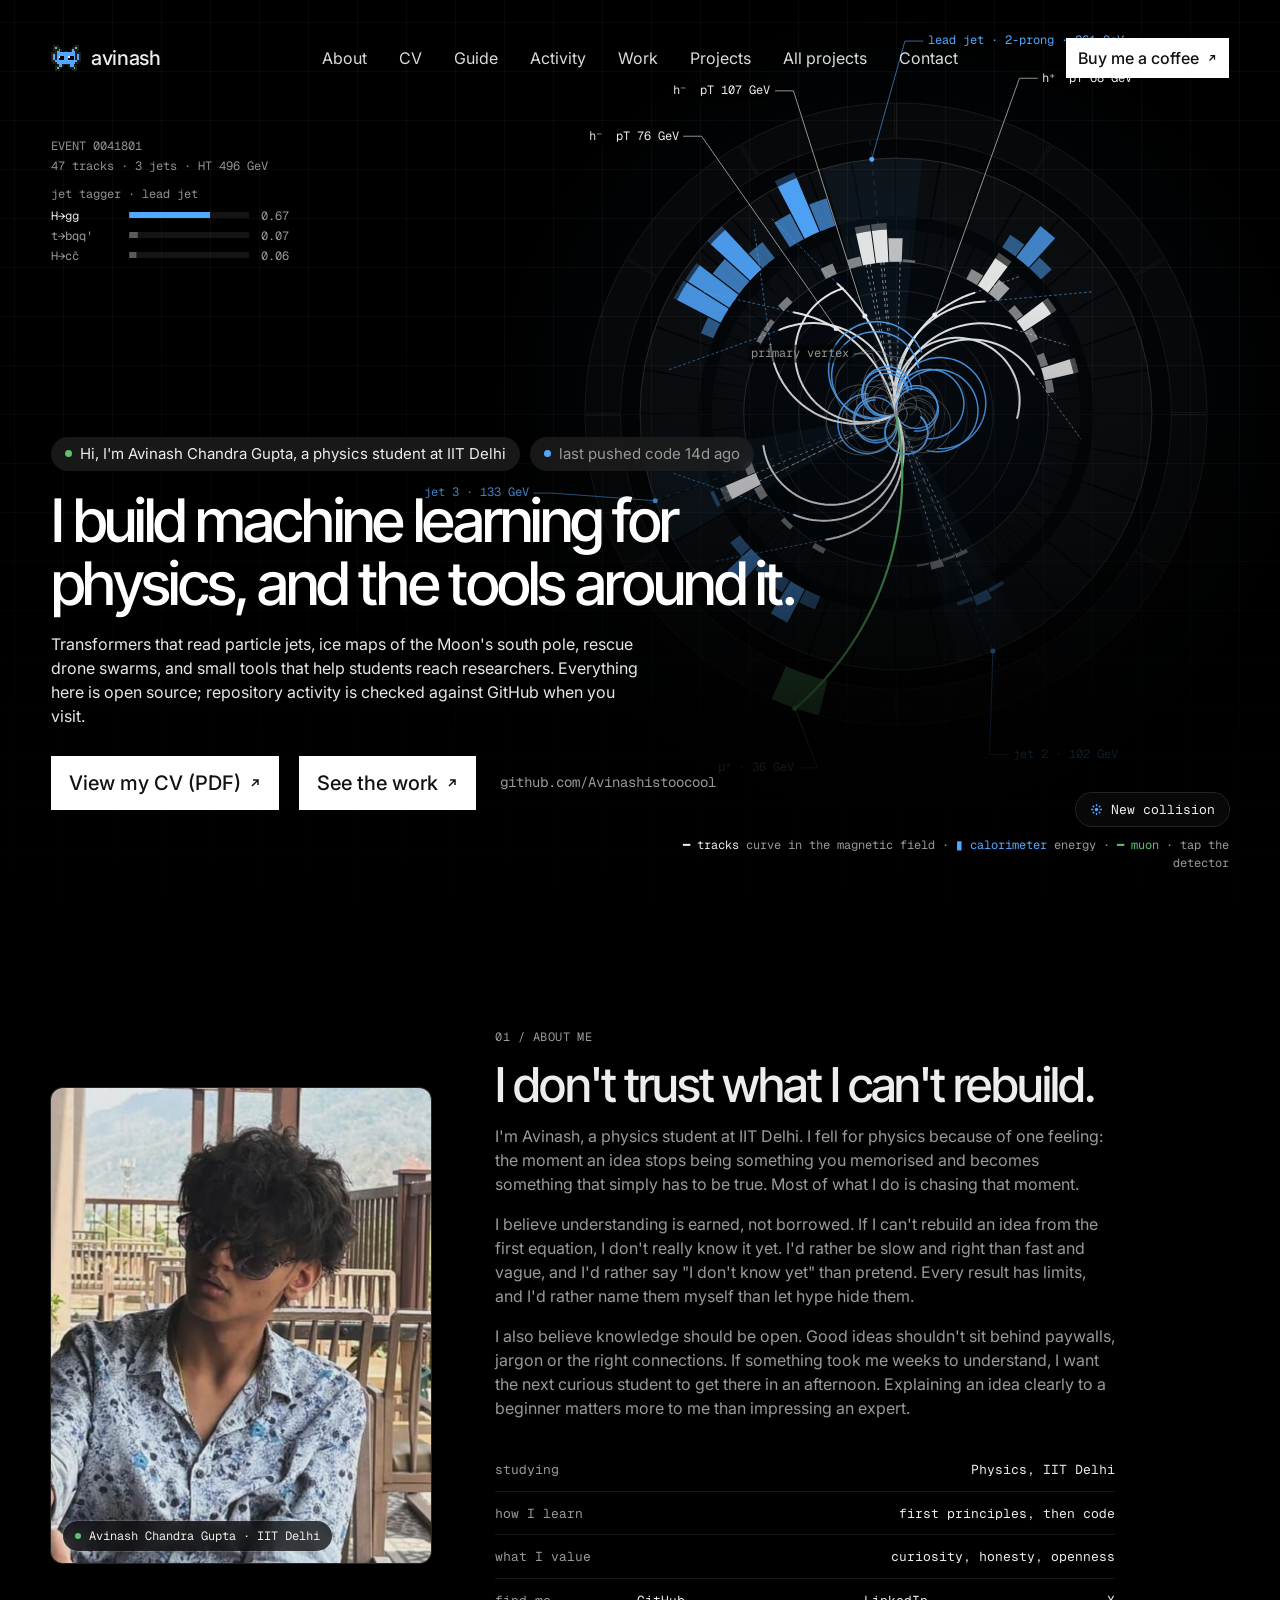
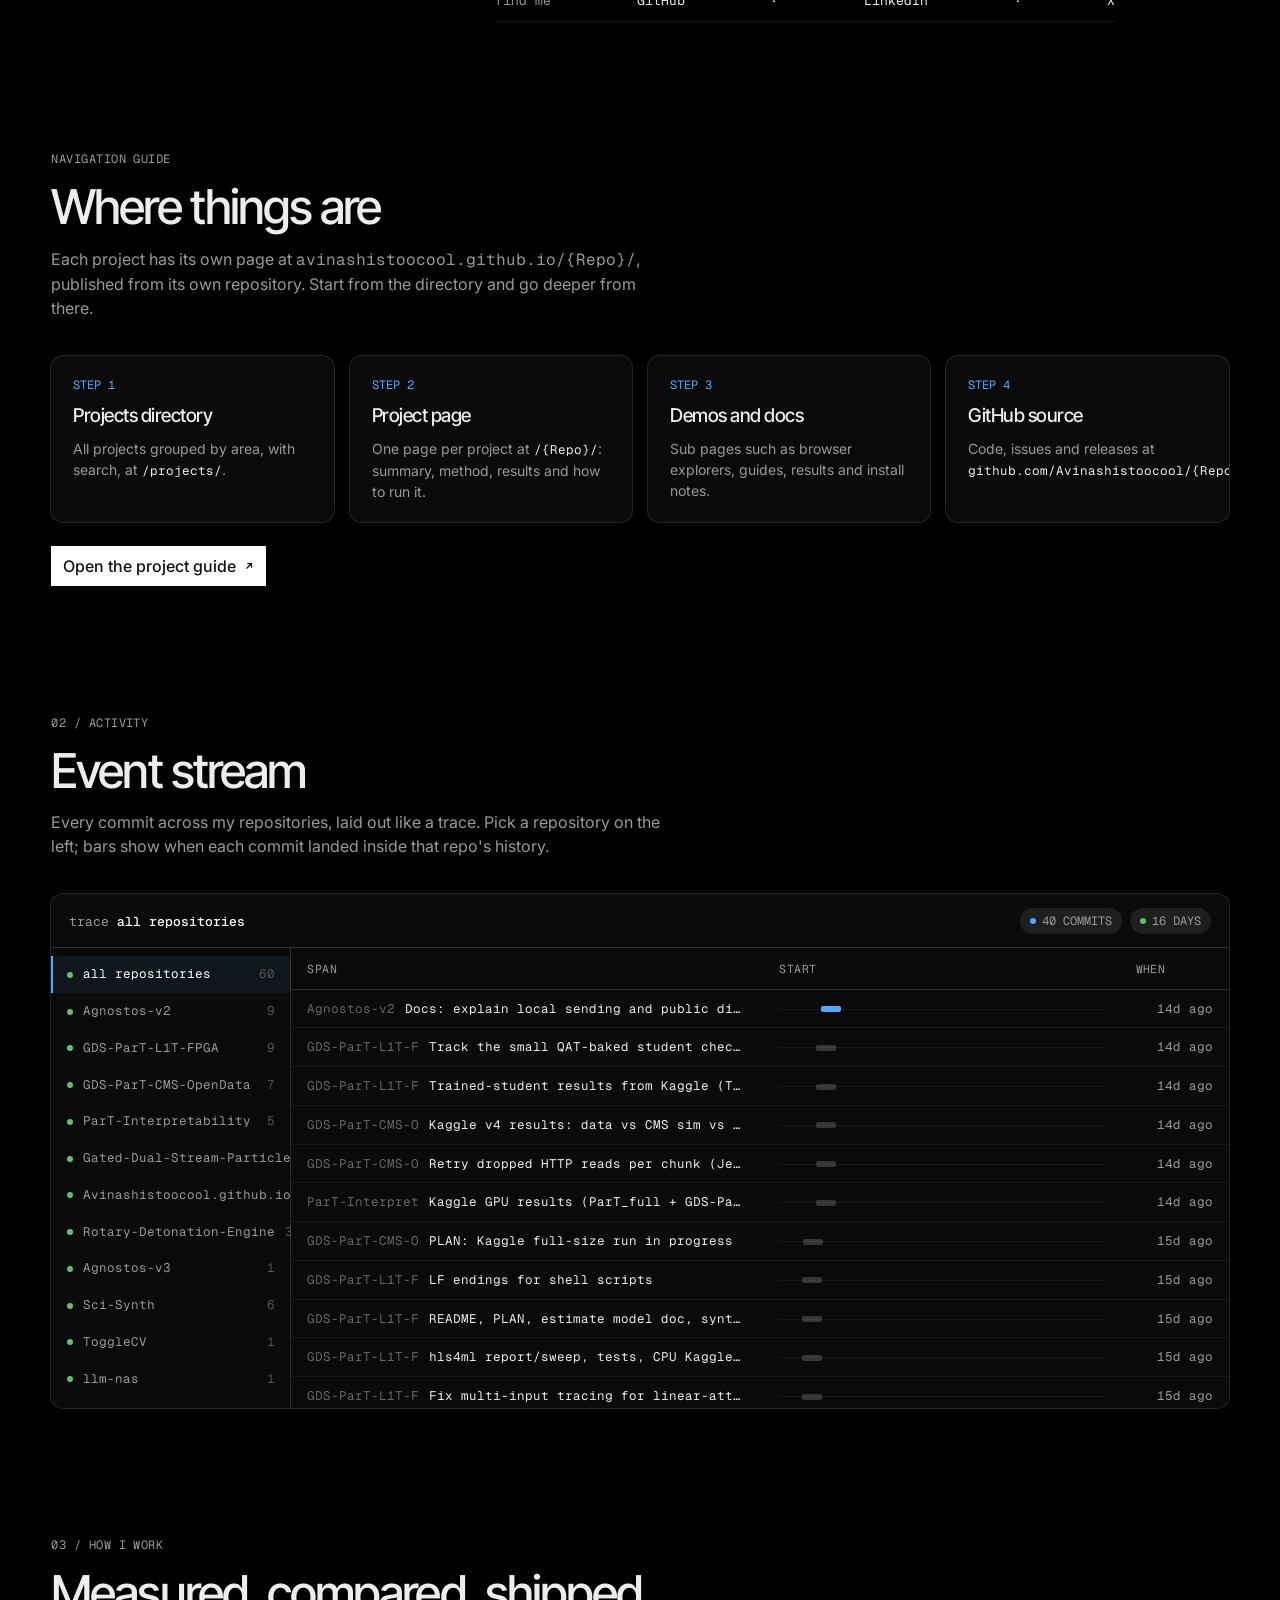
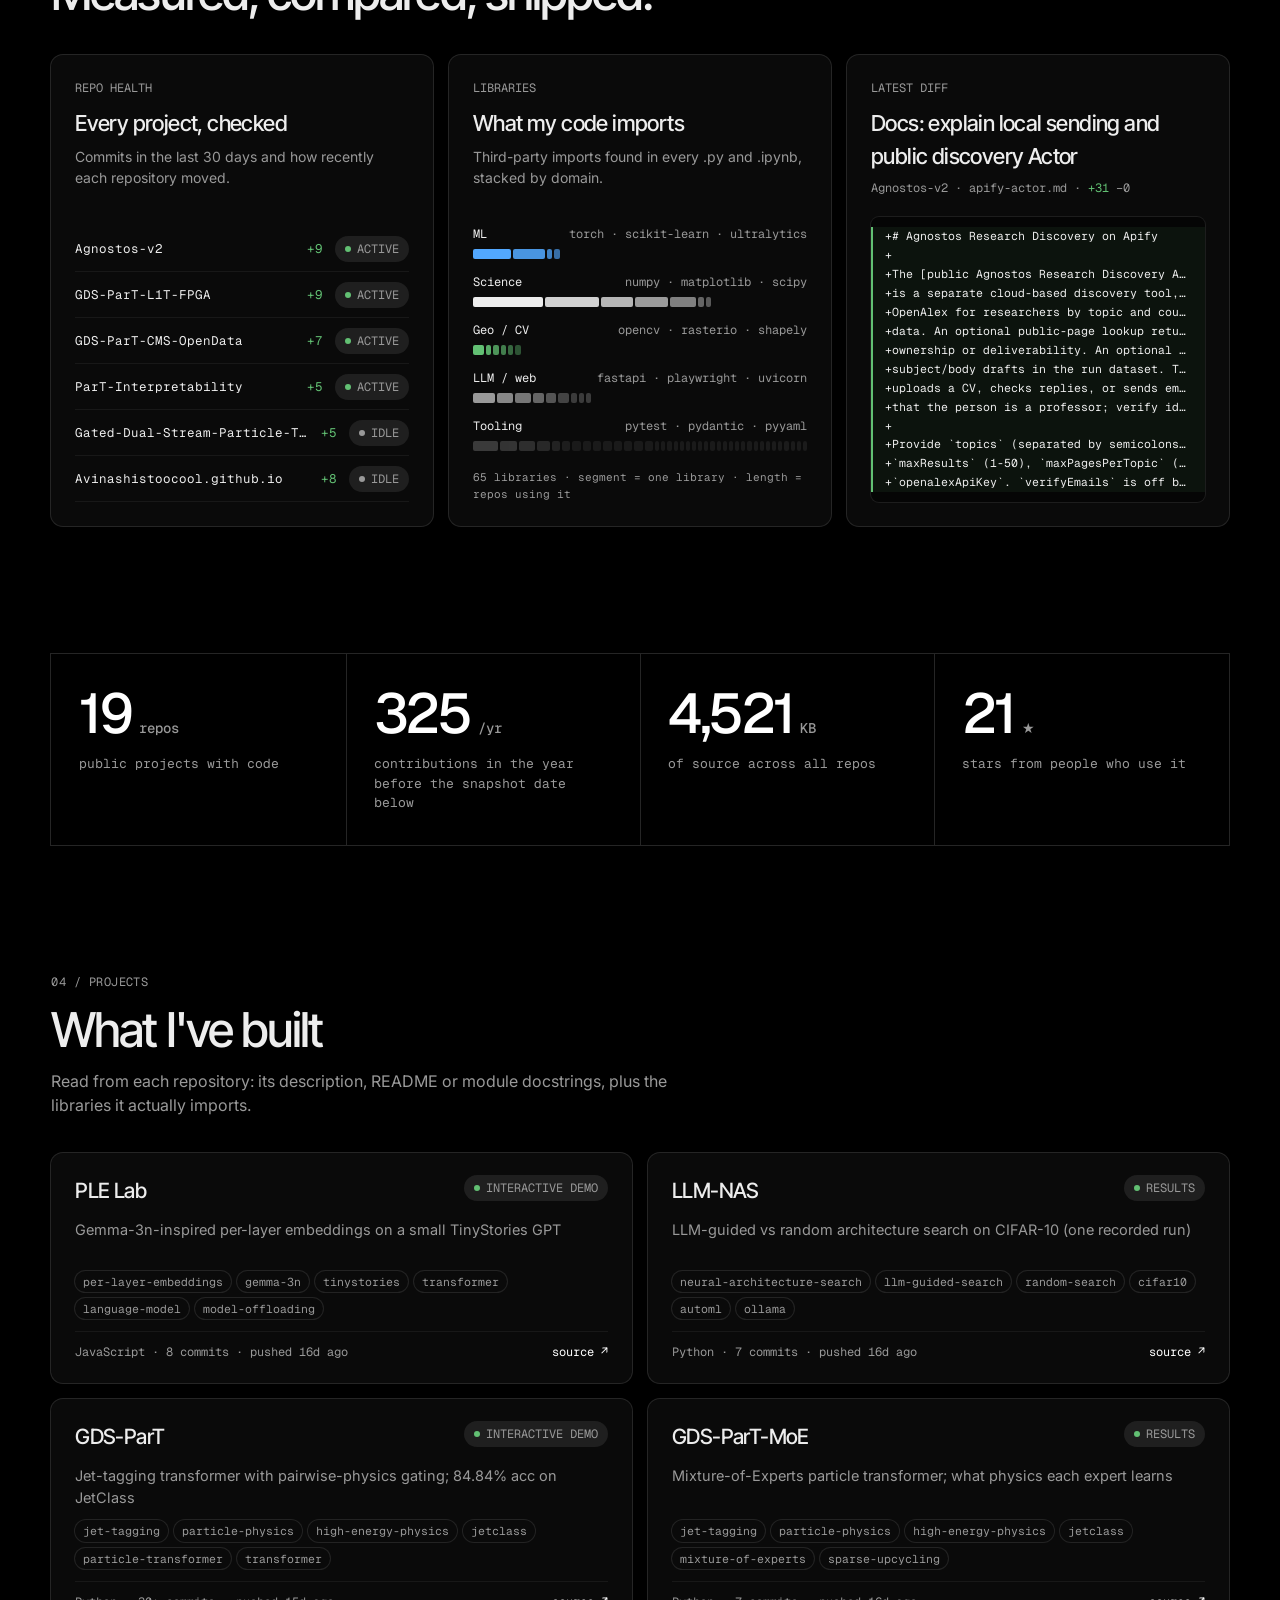
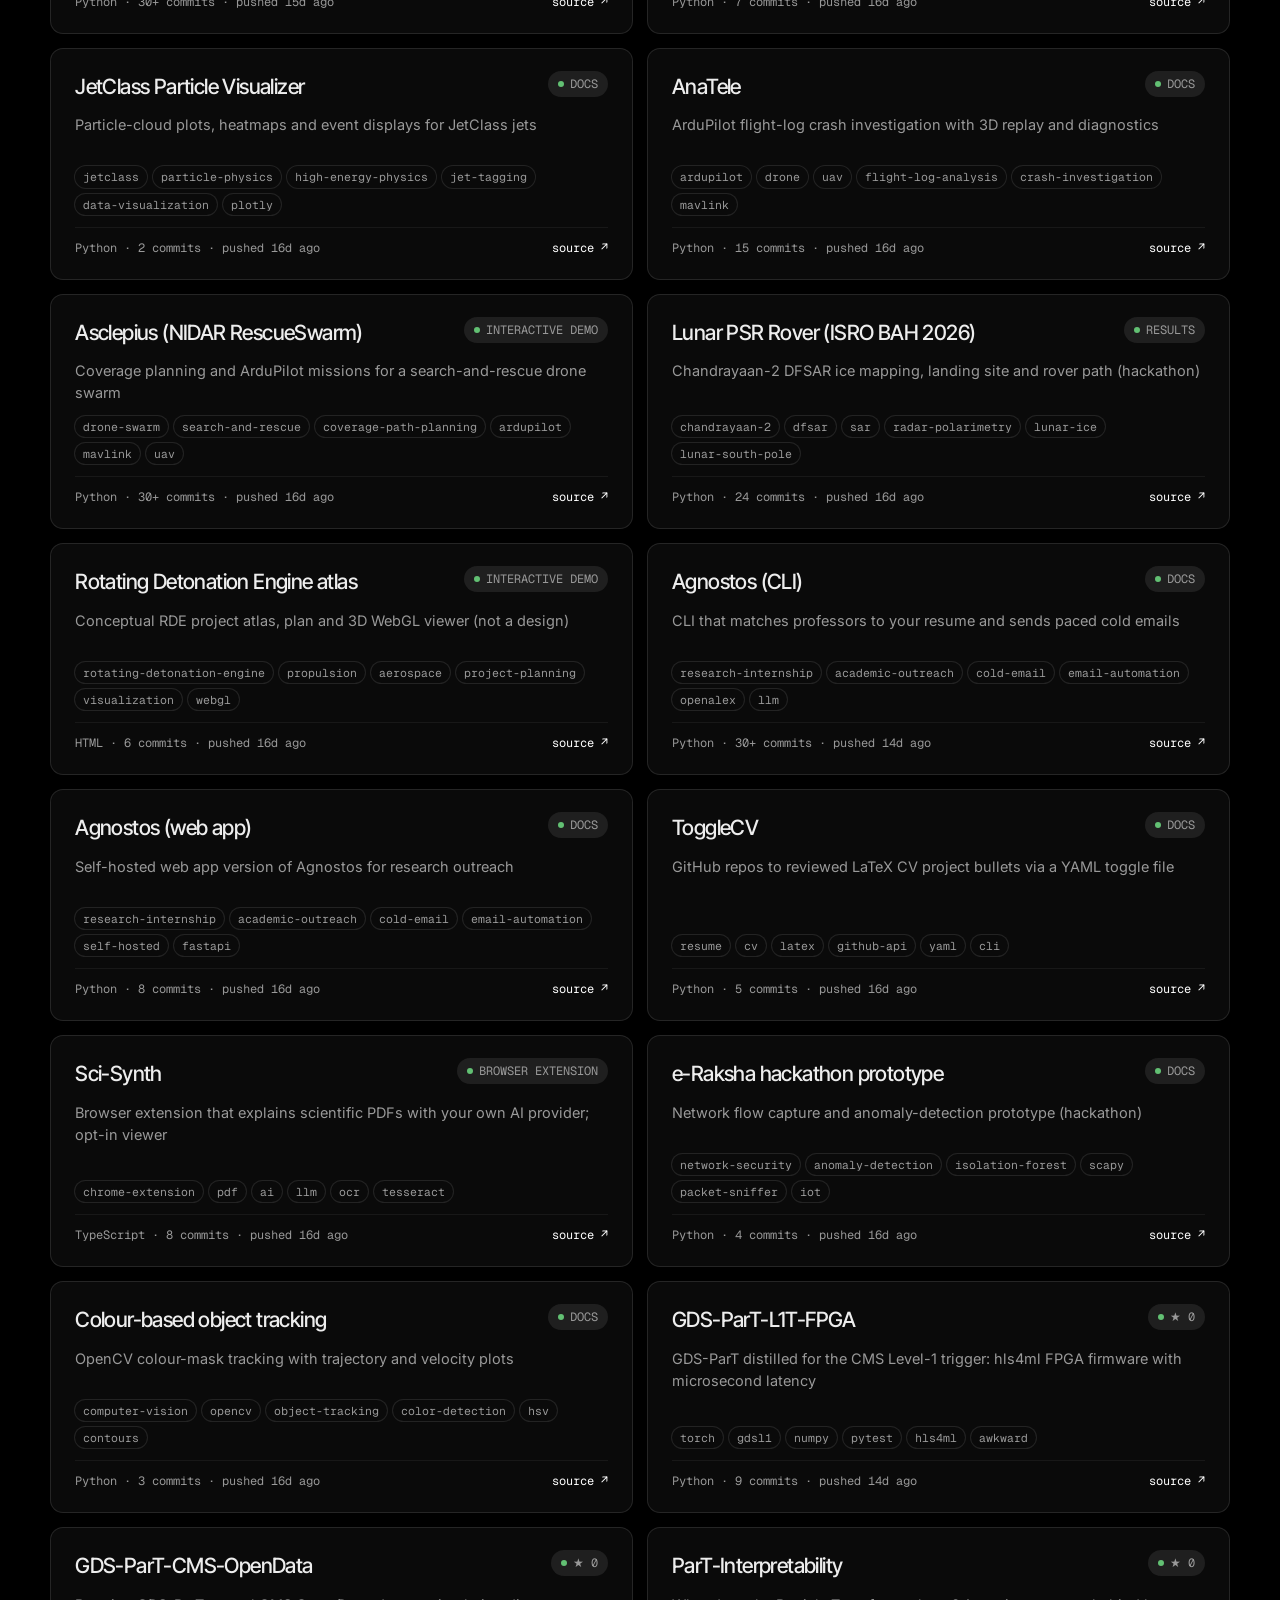
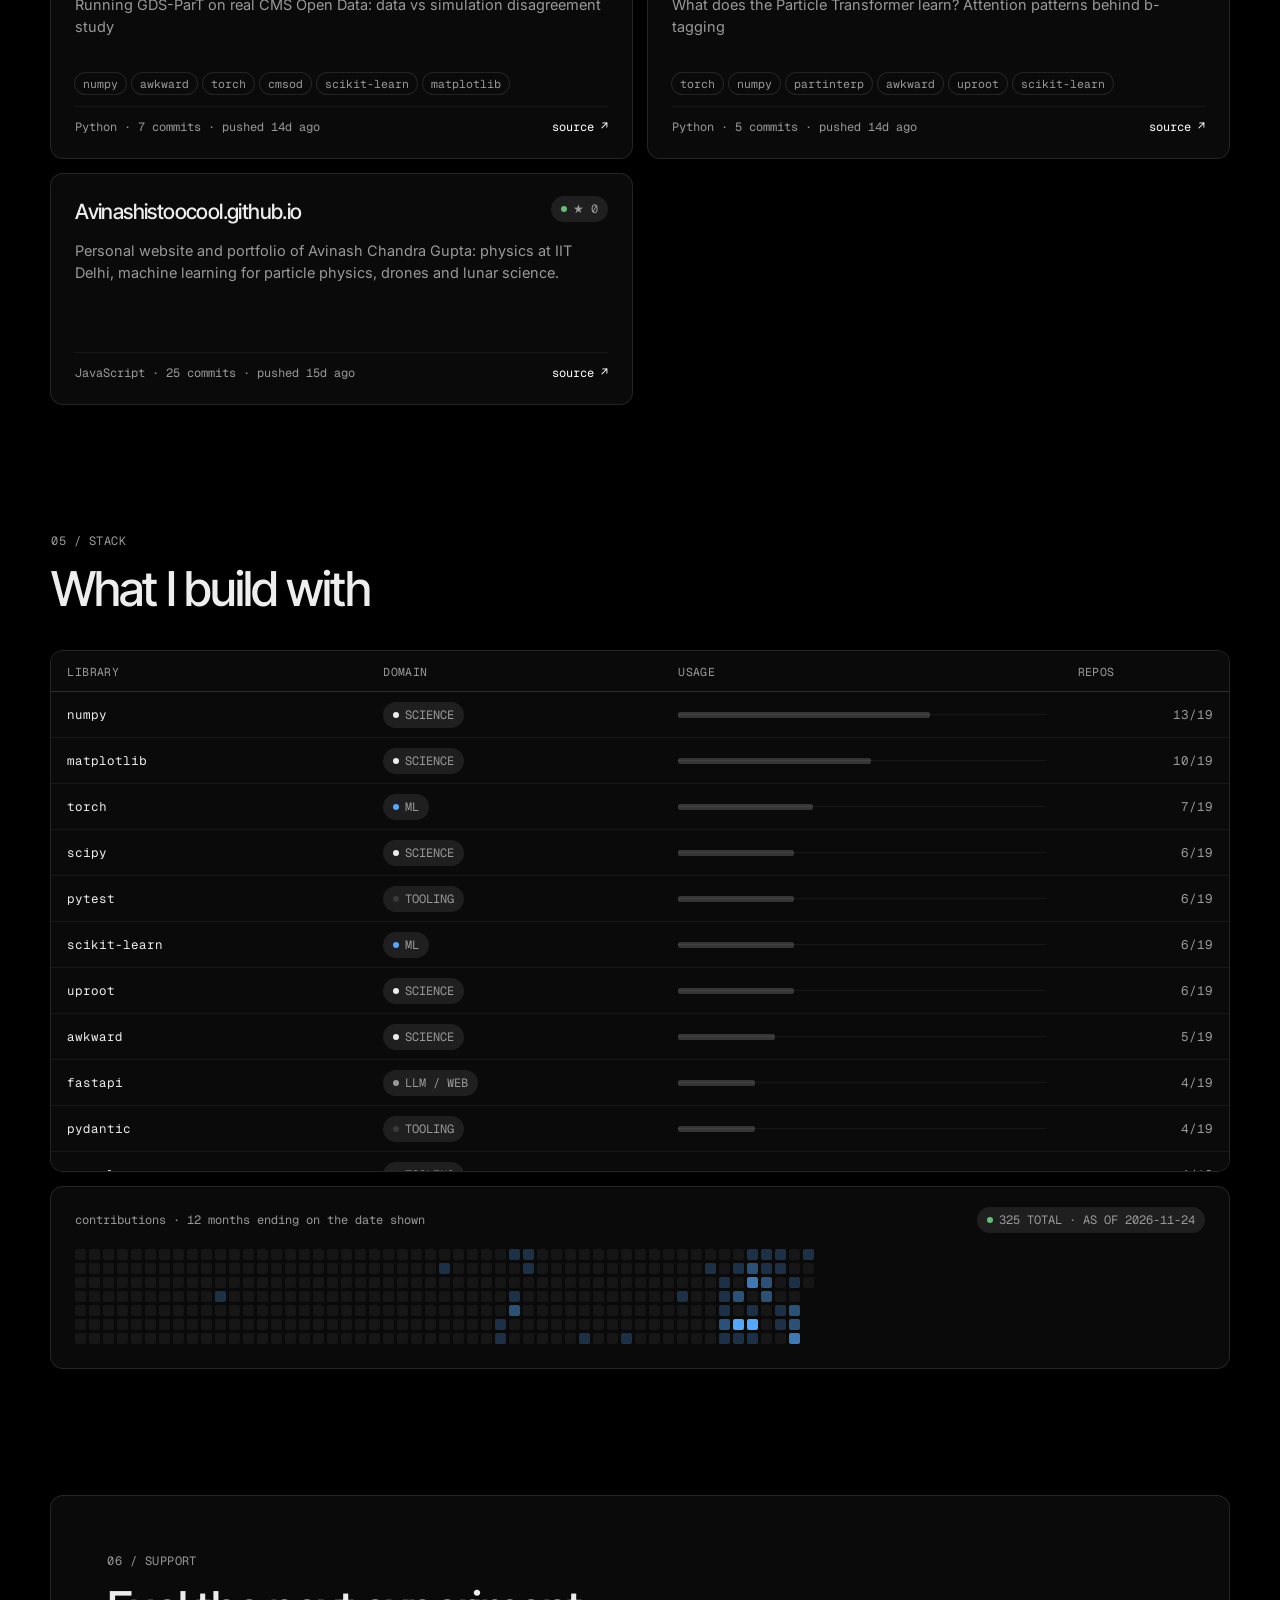
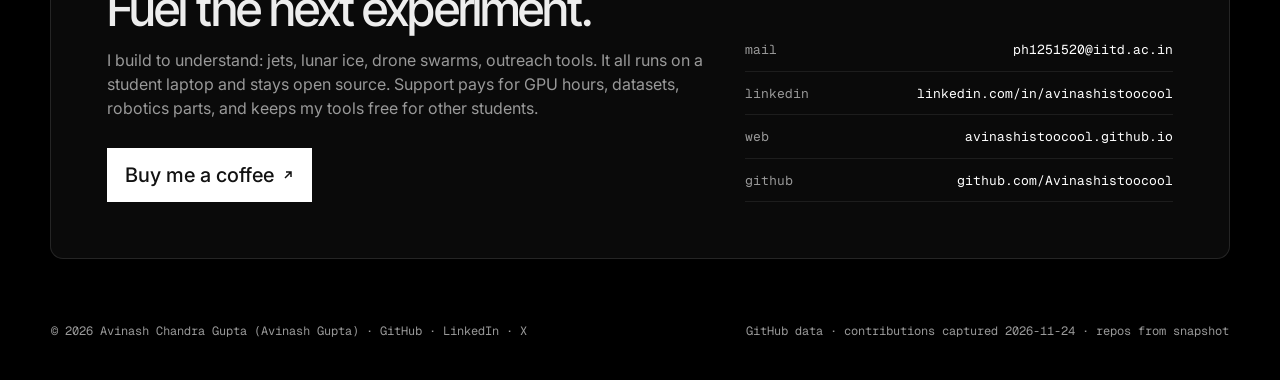
==== commit 36e0a591: "Merge remote-tracking branch 'origin/main' into avinashistoocool-add-cv-to-portfolio" ====
--- a/index.html
+++ b/index.html
@@ -121,6 +121,7 @@
   </a>
   <nav class="nav" id="nav" aria-label="Primary">
     <a href="#about">About</a>
+    <a href="assets/CV_msr-india-research.pdf">CV</a>
     <a href="#guide">Guide</a>
     <a href="#stream">Activity</a>
     <a href="#work">Work</a>
@@ -141,6 +142,7 @@
 <div class="mobile-menu" id="mobile-menu" hidden>
   <nav aria-label="Mobile">
     <a href="#about">About</a>
+    <a href="assets/CV_msr-india-research.pdf">CV</a>
     <a href="#guide">Guide</a>
     <a href="#stream">Activity</a>
     <a href="#work">Work</a>
@@ -166,6 +168,7 @@
       <p class="headline-fluid">I build machine learning for physics, and the tools around it.</p>
       <p class="hero-sub" id="hero-sub">Transformers that read particle jets, ice maps of the Moon's south pole, rescue drone swarms, and small tools that help students reach researchers. Everything here is open source; repository activity is checked against GitHub when you visit.</p>
       <div class="hero-ctas">
+        <a class="btn-square btn-lg" href="assets/CV_msr-india-research.pdf">View my CV (PDF) <svg class="arrow" viewBox="0 0 12 12" aria-hidden="true"><path d="M3 9L9 3M4 3h5v5" fill="none" stroke="currentColor" stroke-width="1.5"/></svg></a>
         <a class="btn-square btn-lg" href="#projects">See the work <svg class="arrow" viewBox="0 0 12 12" aria-hidden="true"><path d="M3 9L9 3M4 3h5v5" fill="none" stroke="currentColor" stroke-width="1.5"/></svg></a>
         <a class="btn-ghost" href="https://github.com/Avinashistoocool" target="_blank" rel="noopener">github.com/Avinashistoocool</a>
       </div>
